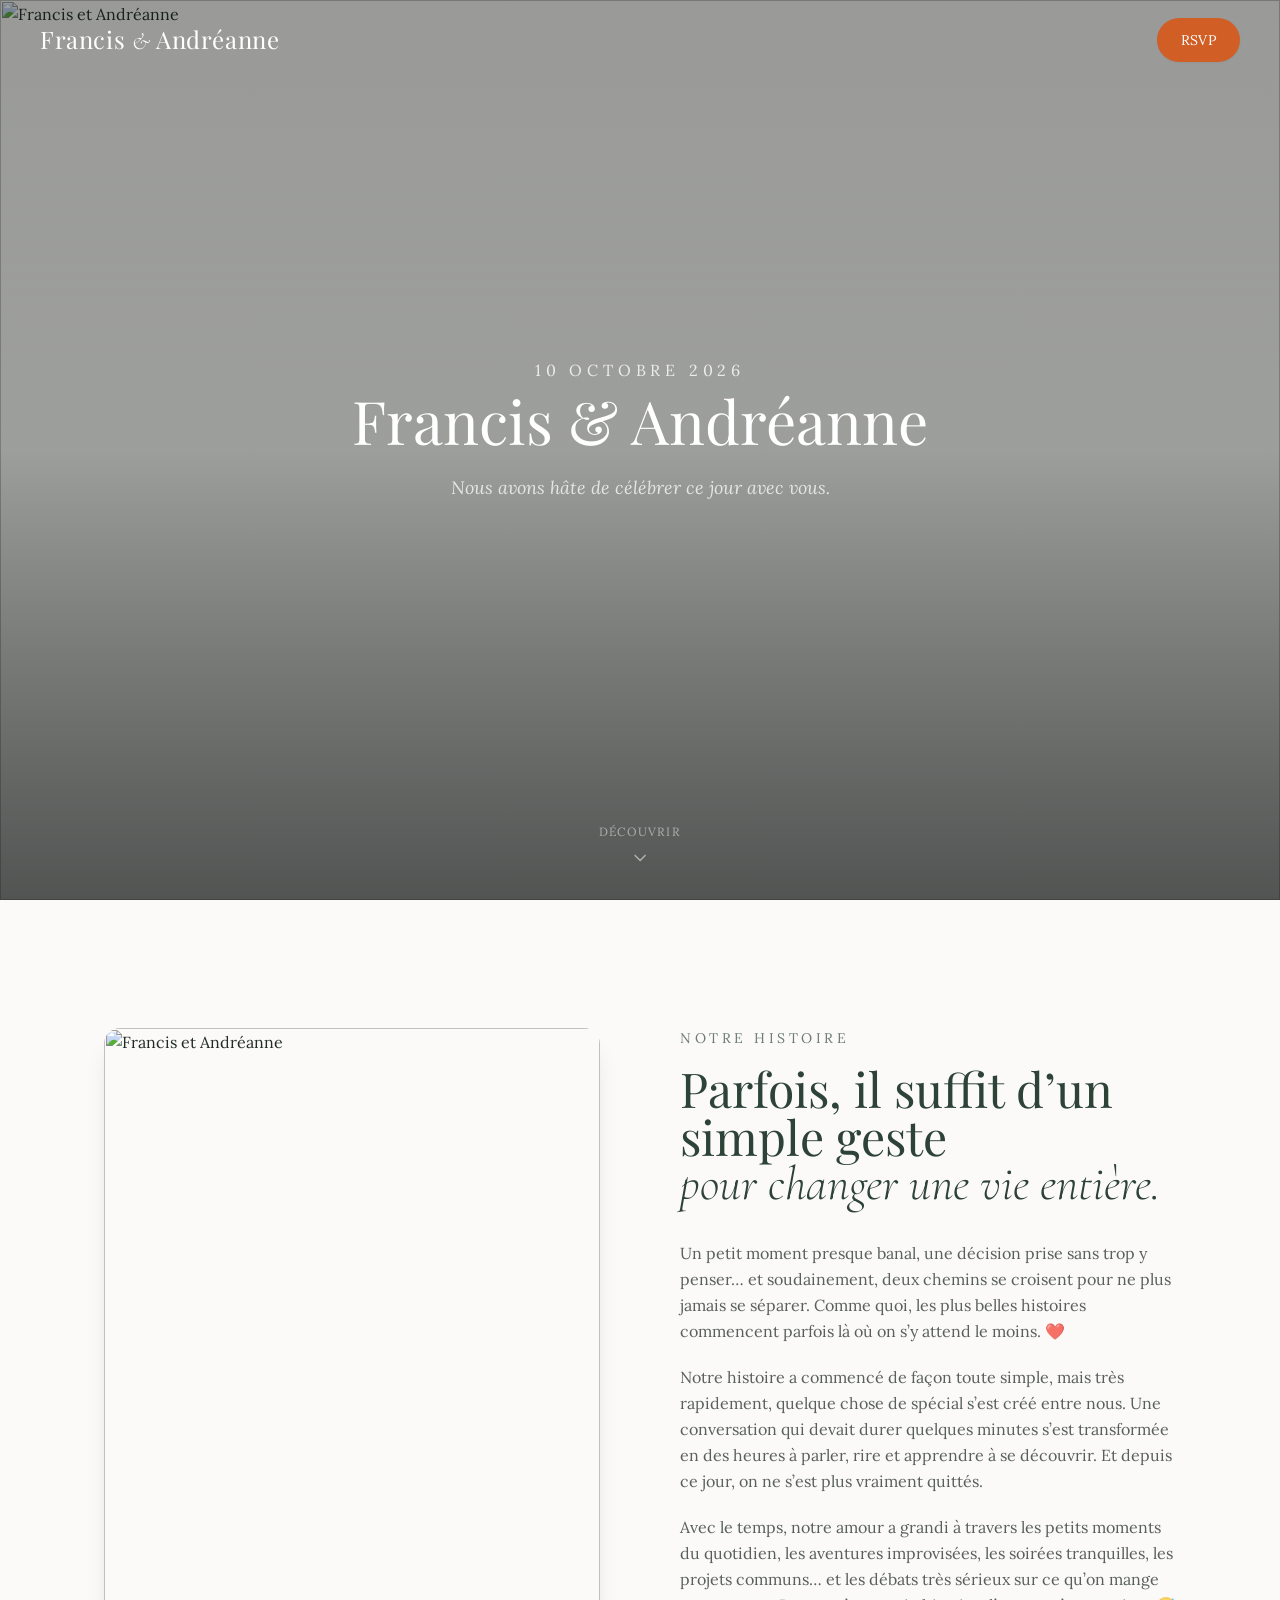
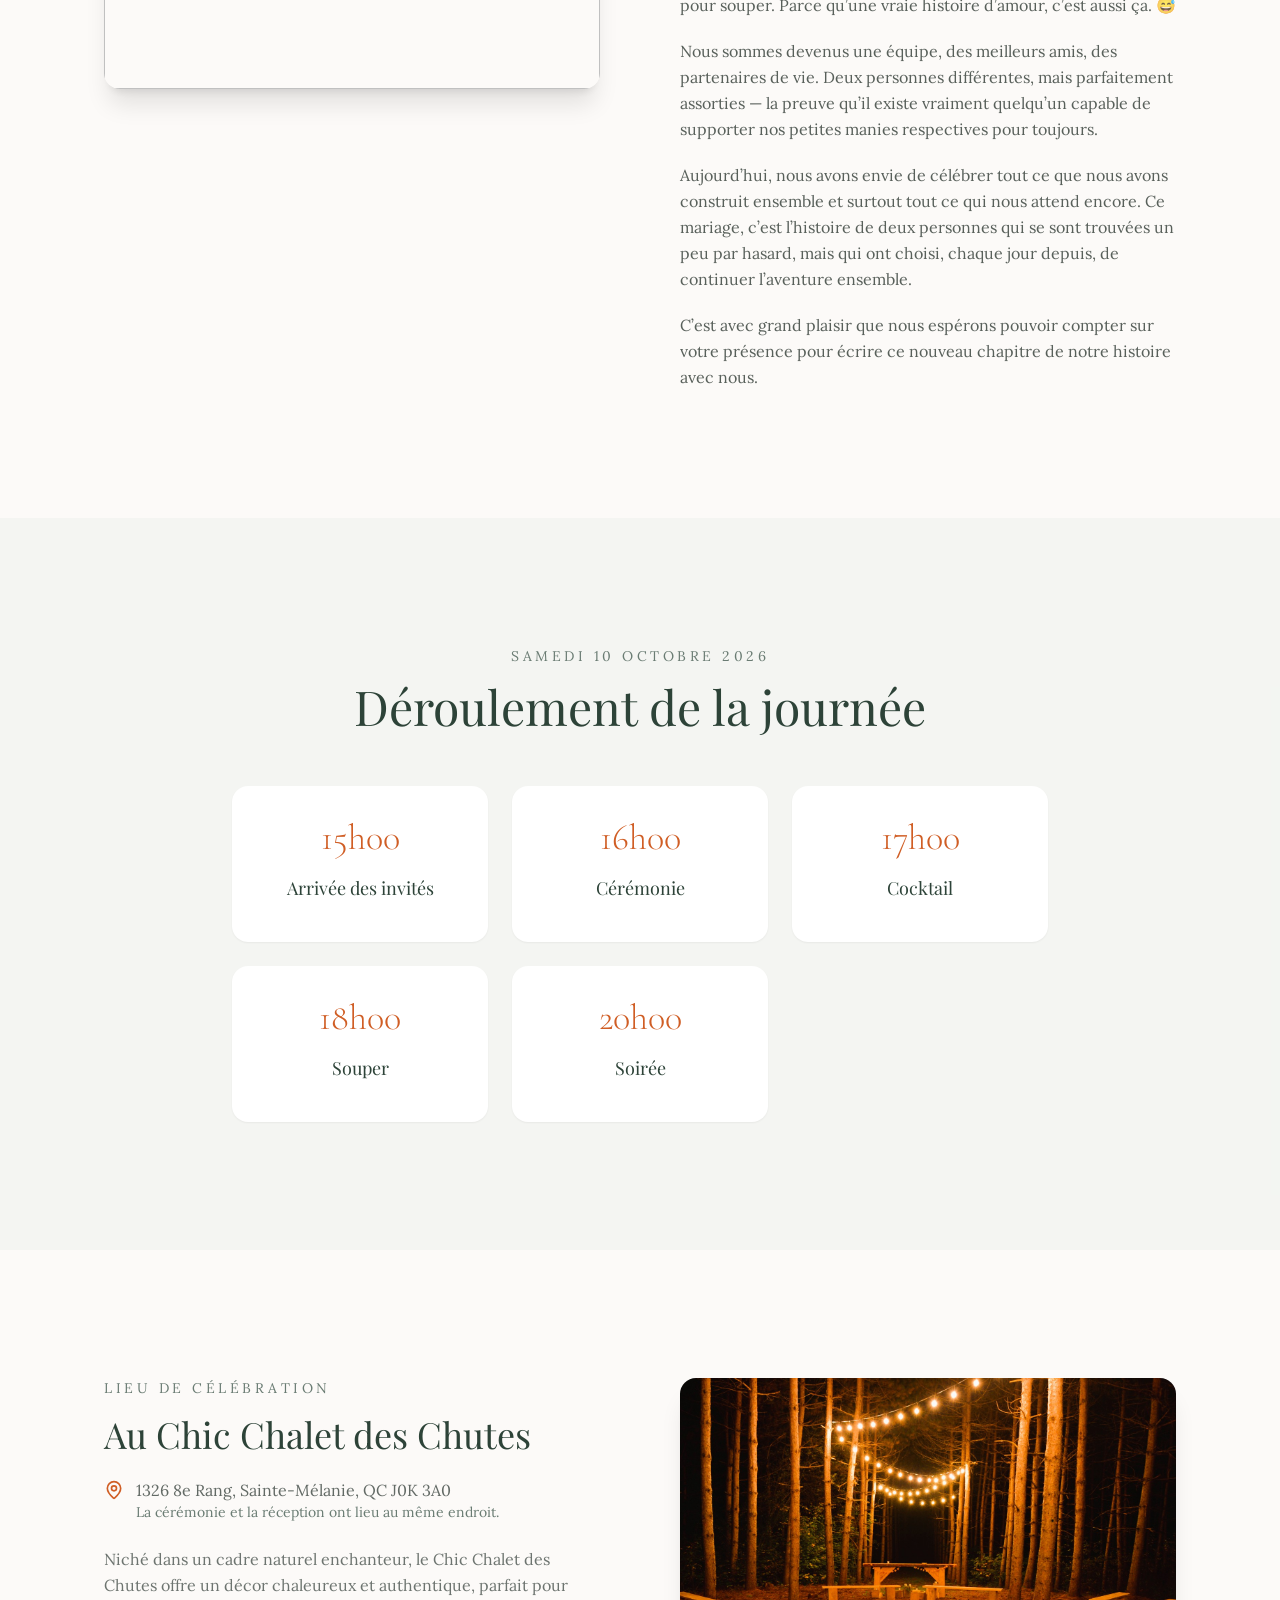
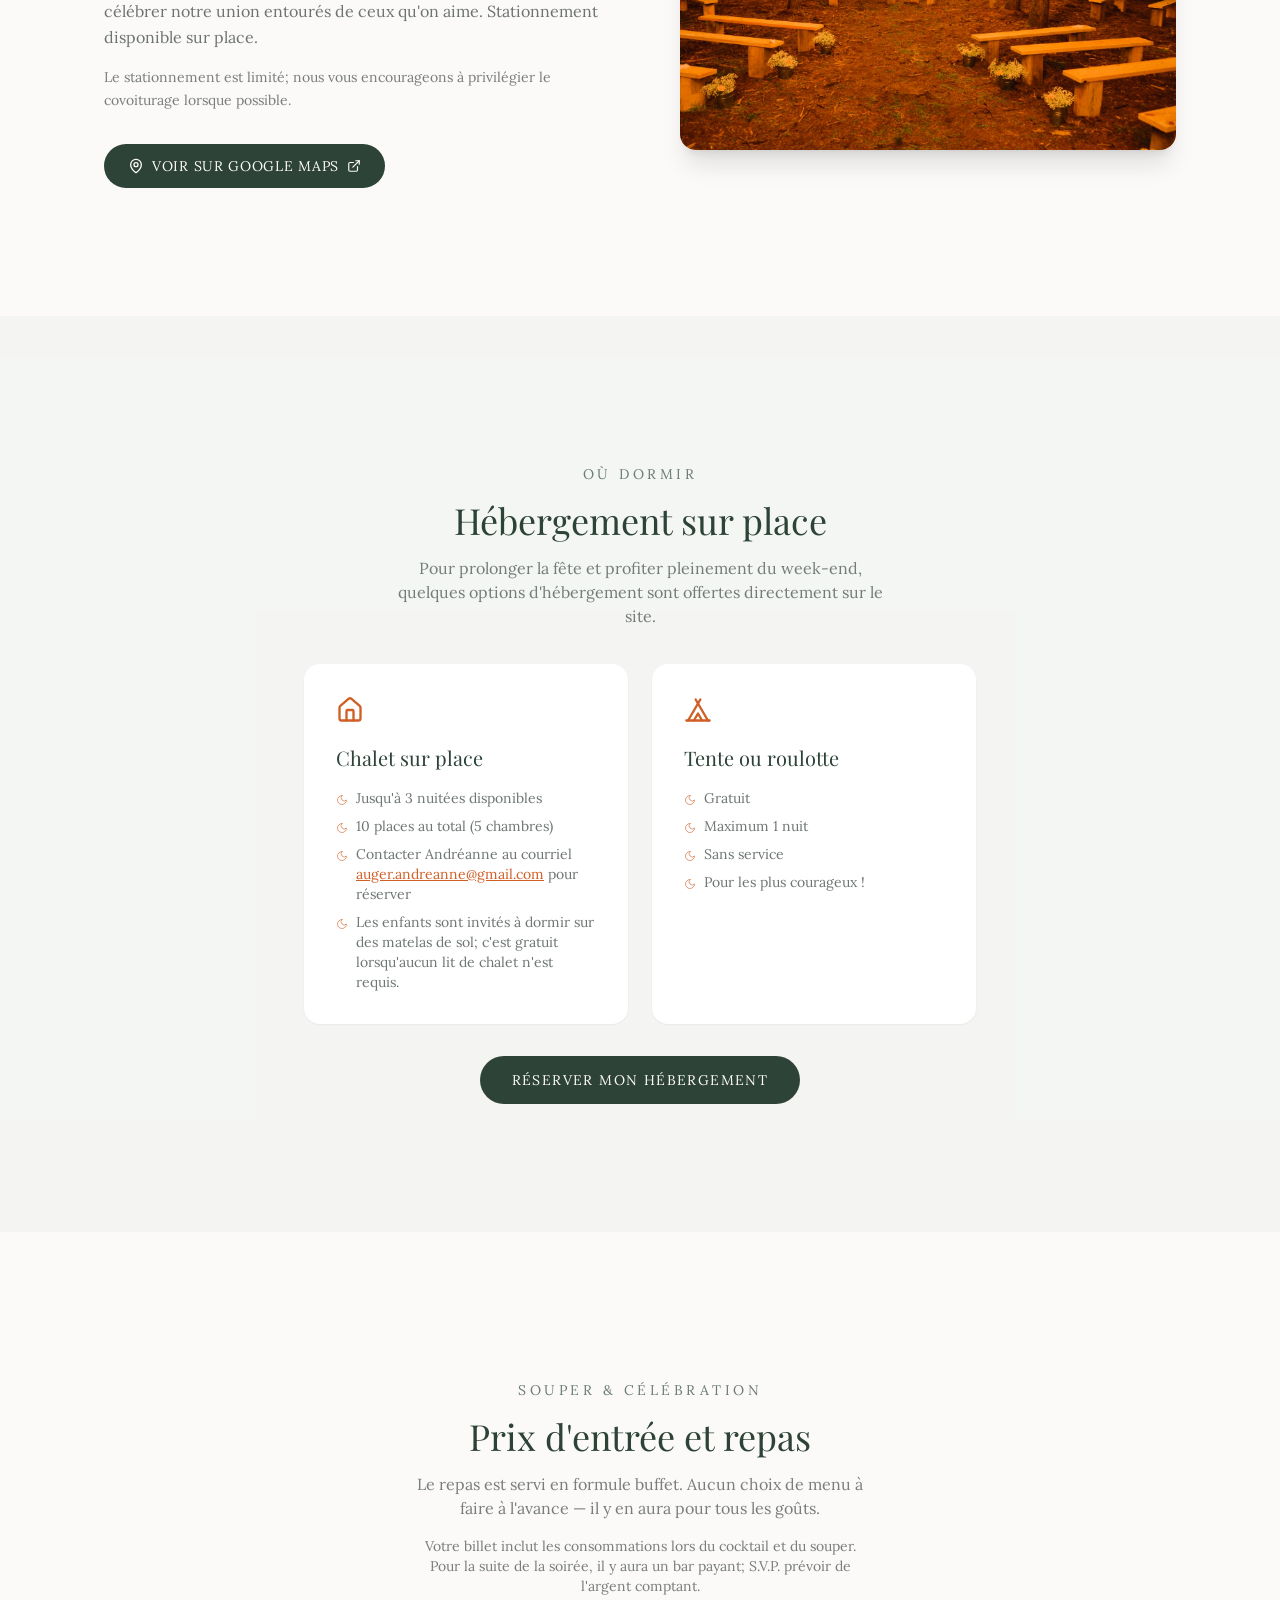
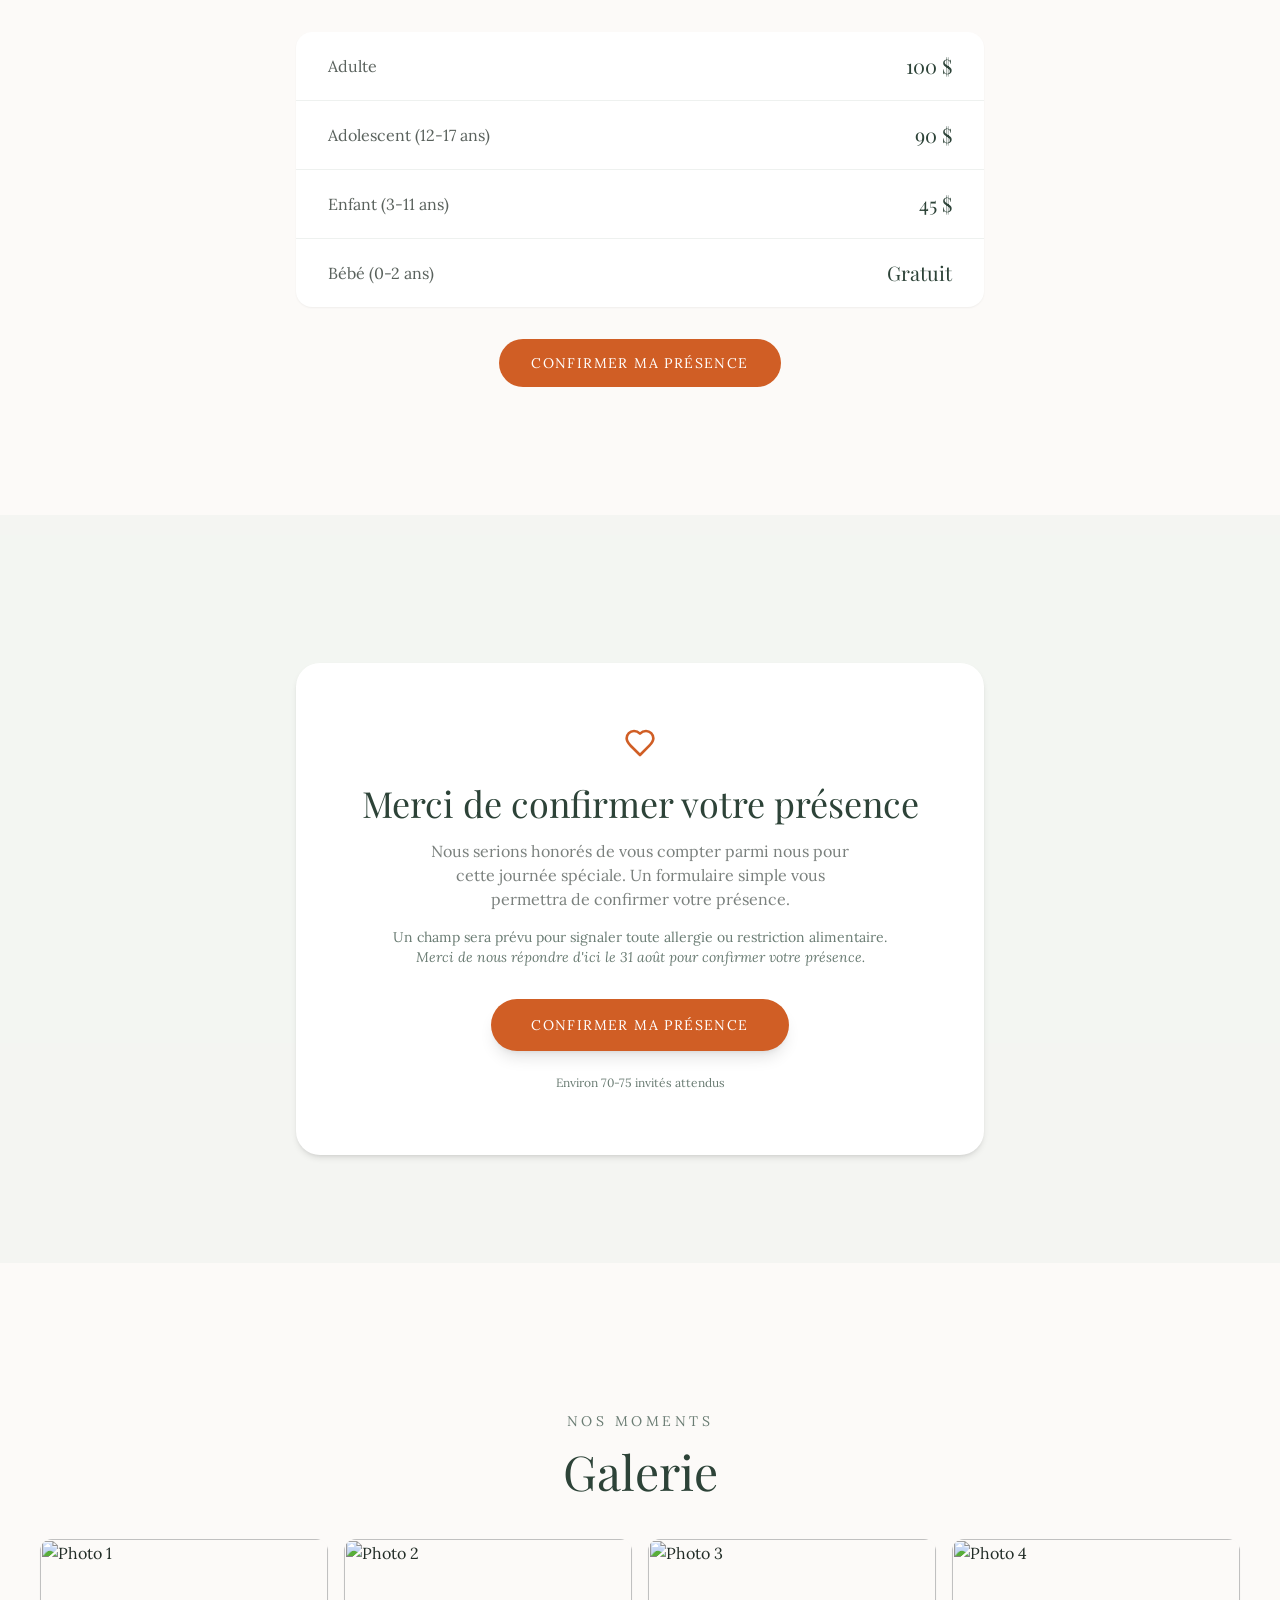
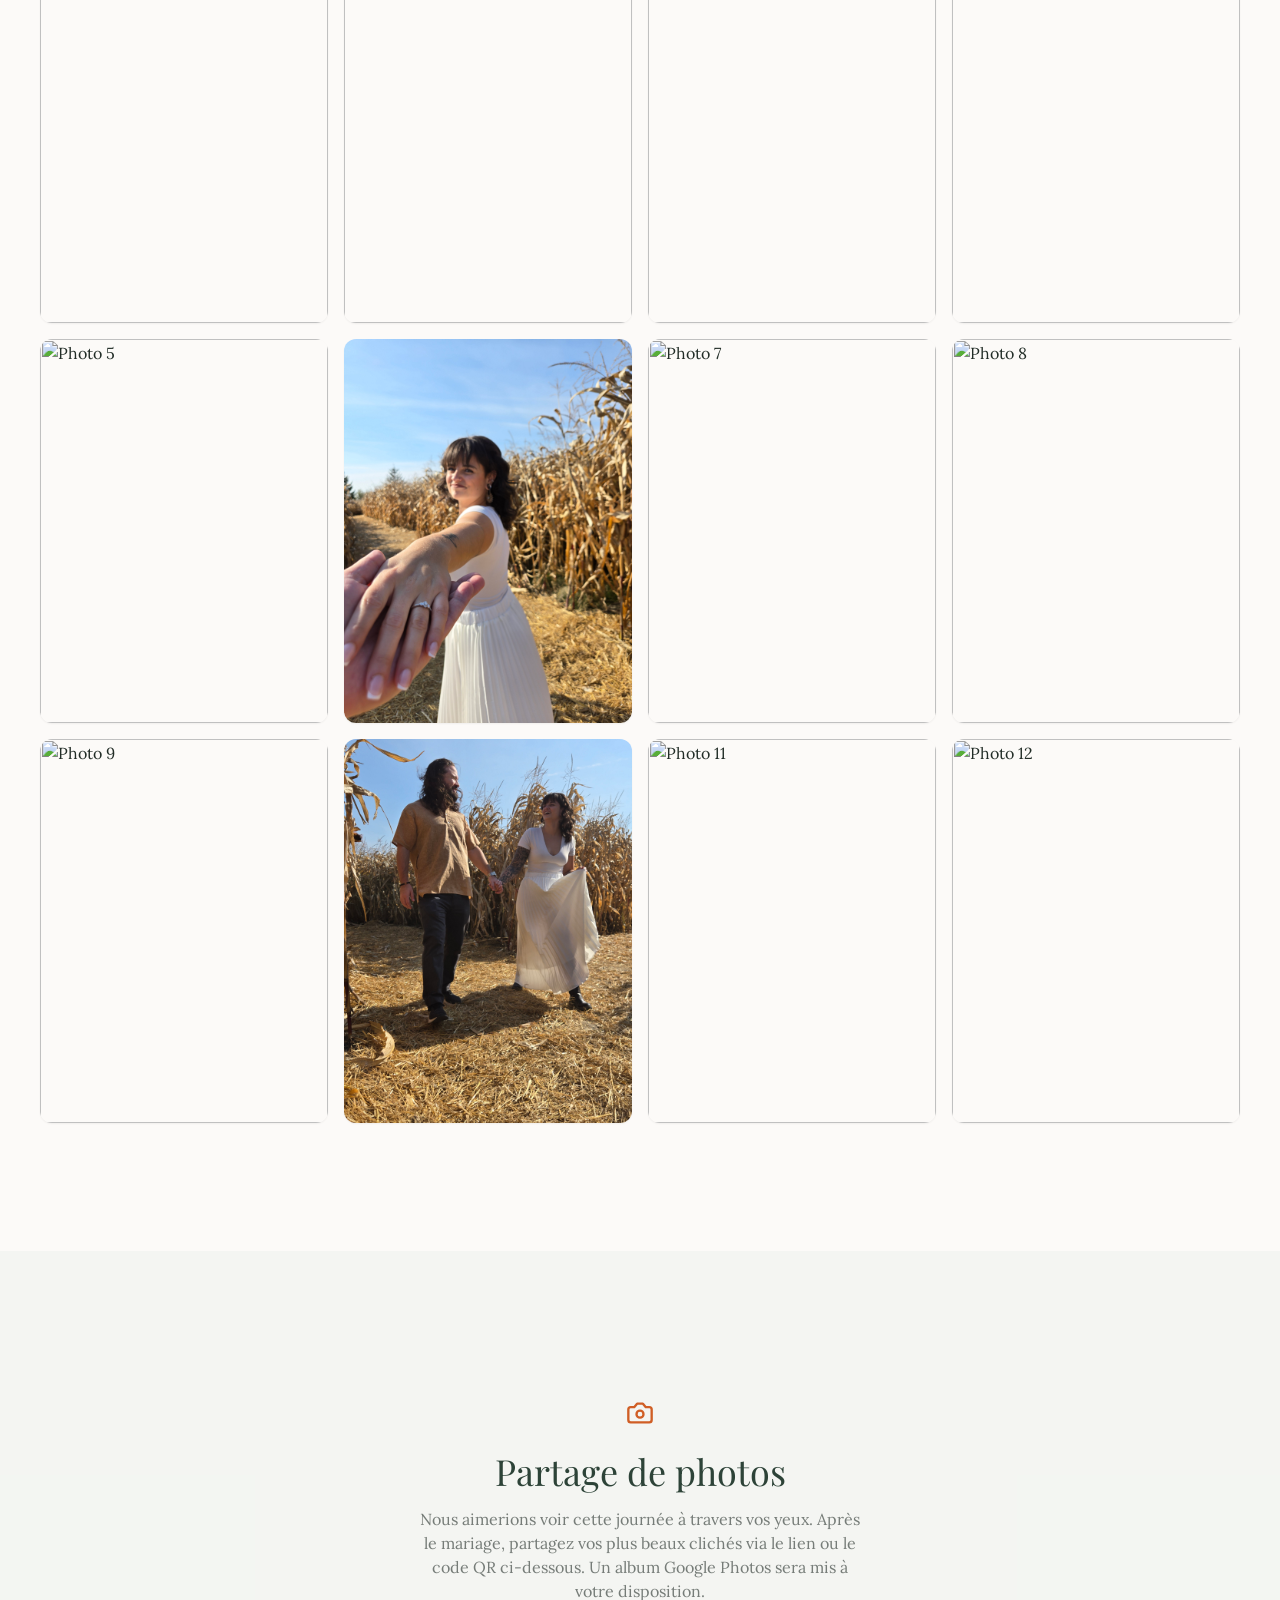
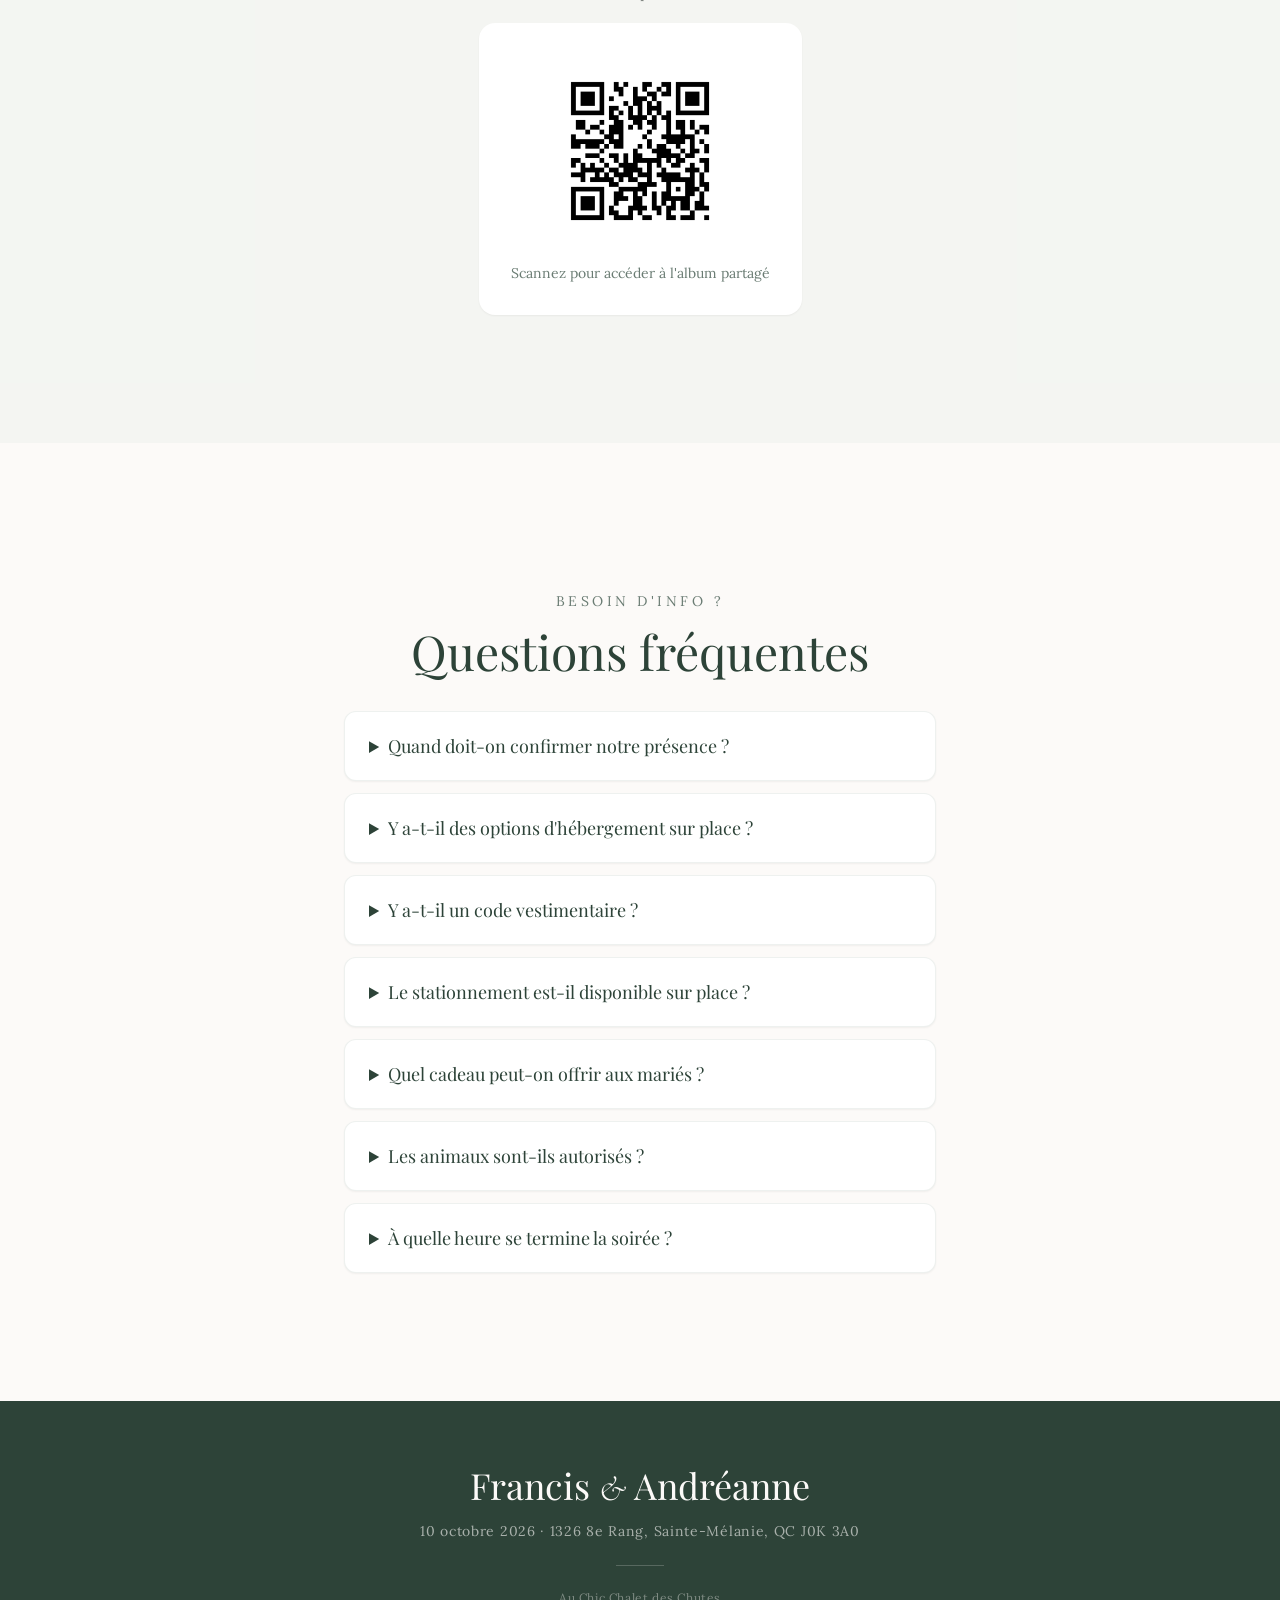
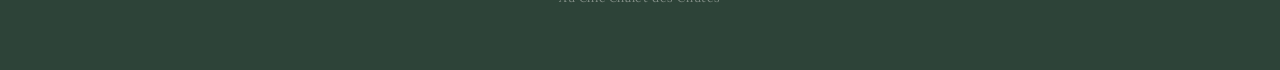
==== index.html @ 06a3672a "Ajuster la navigation mobile et retirer la page 404" ====
<html lang="fr">
   <head>
      <meta charset="UTF-8">
      <link rel="icon" type="image/svg+xml" href="data:image/svg+xml,%3Csvg xmlns='http://www.w3.org/2000/svg' viewBox='0 0 64 64'%3E%3Crect width='64' height='64' rx='14' fill='%2330453b'/%3E%3Ctext x='50%25' y='55%25' dominant-baseline='middle' text-anchor='middle' font-family='Georgia,serif' font-size='22' fill='white'%3EA%26F%3C/text%3E%3C/svg%3E">
      <meta name="viewport" content="width=device-width, initial-scale=1.0">
      <link rel="manifest" href="manifest.json">
      <title>Francis &amp; Andréanne</title>
      <link rel="stylesheet" crossorigin="" href="assets/index-DB42JtjG.css">
   </head>
   <body cz-shortcut-listen="true">
      <div id="root">
         <div class="min-h-screen font-body">
            <header data-site-header class="absolute top-0 left-0 right-0 z-50 transition-all duration-500 bg-transparent">
               <div class="w-full px-6 lg:px-10">
                  <div class="flex w-full items-center justify-between lg:justify-between h-16 lg:h-20">
                     <a href="#" data-header-brand class="font-display text-xl lg:text-2xl tracking-wide transition-colors duration-500 text-white">Francis <span class="font-accent italic font-light">&amp;</span> Andréanne</a>
                     <a href="#rsvp" class="lg:hidden inline-flex items-center justify-center px-3 py-2 bg-accent text-white font-body text-[11px] sm:text-xs tracking-wide rounded-full shadow-sm hover:bg-accent/90 transition-colors" style="white-space: nowrap;">RSVP</a>
                     <nav class="hidden lg:flex items-center gap-8">
                        <a href="#rsvp" class="inline-flex items-center justify-center px-6 py-3 bg-accent text-white font-body text-sm tracking-wide rounded-full hover:bg-accent/90 transition-colors duration-300 shadow-sm">
                           RSVP
                        </a>
                     </nav>
                  </div>
               </div>
            </header>
            <section id="hero" class="relative h-screen min-h-[700px] overflow-hidden">
               <div class="absolute inset-0">
                  <img src="assets/images/hero.jpg" alt="Francis et Andréanne" class="w-full h-full object-cover object-top">
                  <div class="absolute inset-0 bg-gradient-to-b from-black/30 via-black/20 to-black/55"></div>
                  <div class="absolute inset-0" style="background: linear-gradient(rgba(24, 37, 31, 0.15), rgba(20, 31, 26, 0.35));"></div>
               </div>
               <div class="relative z-10 h-full flex flex-col items-center justify-center text-center px-6">
                  <p class="font-body text-sm md:text-base tracking-[0.3em] uppercase text-white/80 mb-2" style="opacity: 1; transform: none;">10 octobre 2026</p>
                  <h1 class="font-display text-5xl sm:text-6xl text-white leading-tight mb-6" style="opacity: 1; transform: none;">Francis &amp; Andréanne</h1>
                  <p class="font-body italic text-white/75 text-base md:text-lg max-w-md mb-10" style="opacity: 1; transform: none;">Nous avons hâte de célébrer ce jour avec&nbsp;vous.</p>
               </div>
               <div class="absolute bottom-8 left-1/2 -translate-x-1/2 z-10" style="opacity: 1;">
                  <a href="#histoire" class="flex flex-col items-center gap-2 text-white/50 hover:text-white/70 transition-colors">
                     <span class="font-body text-xs tracking-widest uppercase">Découvrir</span>
                     <svg xmlns="http://www.w3.org/2000/svg" width="24" height="24" viewBox="0 0 24 24" fill="none" stroke="currentColor" stroke-width="2" stroke-linecap="round" stroke-linejoin="round" class="lucide lucide-chevron-down w-5 h-5 animate-bounce">
                        <path d="m6 9 6 6 6-6"></path>
                     </svg>
                  </a>
               </div>
            </section>
            <section id="histoire" class="py-24 md:py-32 bg-background">
               <div class="max-w-6xl mx-auto px-6 lg:px-10">
                  <div class="grid lg:grid-cols-2 gap-12 lg:gap-20 items-start">
                     <div class="relative lg:self-start" style="opacity: 1; transform: none; height: 100%;">
                        <div class="aspect-[3/4] lg:aspect-auto lg:h-[calc(100vh-8rem)] lg:max-h-[720px] lg:min-h-[520px] rounded-2xl overflow-hidden shadow-xl" style="position: sticky; top: 6rem;"><img src="assets/images/histoire.jpg" alt="Francis et Andréanne" class="w-full h-full object-cover"></div>
                        <div class="absolute -bottom-4 -right-4 w-32 h-32 rounded-2xl bg-secondary/60 -z-10"></div>
                     </div>
                     <div style="opacity: 1; transform: none;">
                        <p class="font-body text-sm tracking-[0.25em] uppercase text-muted-foreground mb-4">Notre histoire</p>
                        <h2 class="font-display text-3xl md:text-4xl lg:text-5xl text-primary mb-8 leading-tight">Parfois, il suffit d’un simple geste<br><span class="font-accent italic font-light">pour changer une vie entière.</span></h2>
                        <div class="space-y-5 font-body text-foreground/75 leading-relaxed text-base">
                           <p>Un petit moment presque banal, une décision prise sans trop y penser… et soudainement, deux chemins se croisent pour ne plus jamais se séparer. Comme quoi, les plus belles histoires commencent parfois là où on s’y attend le moins. ❤️</p>
                           <p>Notre histoire a commencé de façon toute simple, mais très rapidement, quelque chose de spécial s’est créé entre nous. Une conversation qui devait durer quelques minutes s’est transformée en des heures à parler, rire et apprendre à se découvrir. Et depuis ce jour, on ne s’est plus vraiment quittés.</p>
                           <p>Avec le temps, notre amour a grandi à travers les petits moments du quotidien, les aventures improvisées, les soirées tranquilles, les projets communs… et les débats très sérieux sur ce qu’on mange pour souper. Parce qu’une vraie histoire d’amour, c’est aussi ça. 😅</p>
                           <p>Nous sommes devenus une équipe, des meilleurs amis, des partenaires de vie. Deux personnes différentes, mais parfaitement assorties — la preuve qu’il existe vraiment quelqu’un capable de supporter nos petites manies respectives pour toujours.</p>
                           <p>Aujourd’hui, nous avons envie de célébrer tout ce que nous avons construit ensemble et surtout tout ce qui nous attend encore. Ce mariage, c’est l’histoire de deux personnes qui se sont trouvées un peu par hasard, mais qui ont choisi, chaque jour depuis, de continuer l’aventure ensemble.</p>
                           <p>C’est avec grand plaisir que nous espérons pouvoir compter sur votre présence pour écrire ce nouveau chapitre de notre histoire avec nous.</p>
                        </div>
                     </div>
                  </div>
               </div>
            </section>
            <section id="horaire" class="py-24 md:py-32 bg-secondary/40">
               <div class="max-w-4xl mx-auto px-6 lg:px-10 text-center">
                  <div class="mb-14" style="opacity: 1; transform: none;">
                     <p class="font-body text-sm tracking-[0.25em] uppercase text-muted-foreground mb-4">Samedi 10 octobre 2026</p>
                     <h2 class="font-display text-3xl md:text-4xl lg:text-5xl text-primary mb-4">Déroulement de la journée</h2>
                  </div>
                  <div class="grid grid-cols-1 md:grid-cols-3 lg:grid-cols-5 gap-6 mt-8">
                     <div class="bg-card rounded-2xl p-8 shadow-sm hover:shadow-md transition-shadow duration-300" style="opacity: 1; transform: none;">
                        <span class="font-accent text-3xl md:text-4xl text-accent font-light">15h00</span>
                        <h3 class="font-display text-lg text-primary mt-4 mb-2">Arrivée des invités</h3>
                     </div>
                     <div class="bg-card rounded-2xl p-8 shadow-sm hover:shadow-md transition-shadow duration-300" style="opacity: 1; transform: none;">
                        <span class="font-accent text-3xl md:text-4xl text-accent font-light">16h00</span>
                        <h3 class="font-display text-lg text-primary mt-4 mb-2">Cérémonie</h3>
                     </div>
                     <div class="bg-card rounded-2xl p-8 shadow-sm hover:shadow-md transition-shadow duration-300" style="opacity: 1; transform: none;">
                        <span class="font-accent text-3xl md:text-4xl text-accent font-light">17h00</span>
                        <h3 class="font-display text-lg text-primary mt-4 mb-2">Cocktail</h3>
                     </div>
                     <div class="bg-card rounded-2xl p-8 shadow-sm hover:shadow-md transition-shadow duration-300" style="opacity: 1; transform: none;">
                        <span class="font-accent text-3xl md:text-4xl text-accent font-light">18h00</span>
                        <h3 class="font-display text-lg text-primary mt-4 mb-2">Souper</h3>
                     </div>
                     <div class="bg-card rounded-2xl p-8 shadow-sm hover:shadow-md transition-shadow duration-300" style="opacity: 1; transform: none;">
                        <span class="font-accent text-3xl md:text-4xl text-accent font-light">20h00</span>
                        <h3 class="font-display text-lg text-primary mt-4 mb-2">Soirée</h3>
                     </div>
                  </div>
               </div>
            </section>
            <section id="lieu" class="py-24 md:py-32 bg-background">
               <div class="max-w-6xl mx-auto px-6 lg:px-10">
                  <div class="grid lg:grid-cols-2 gap-12 lg:gap-20 items-start">
                     <div class="order-2 lg:order-1" style="opacity: 1;">
                        <p class="font-body text-sm tracking-[0.25em] uppercase text-muted-foreground mb-4">Lieu de célébration</p>
                        <h2 class="font-display text-3xl md:text-[2rem] lg:text-4xl text-primary mb-6 leading-tight">Au Chic Chalet des Chutes</h2>
                        <div class="flex items-start gap-3 mb-6">
                           <svg xmlns="http://www.w3.org/2000/svg" width="24" height="24" viewBox="0 0 24 24" fill="none" stroke="currentColor" stroke-width="2" stroke-linecap="round" stroke-linejoin="round" class="lucide lucide-map-pin w-5 h-5 text-accent mt-0.5 flex-shrink-0">
                              <path d="M20 10c0 4.993-5.539 10.193-7.399 11.799a1 1 0 0 1-1.202 0C9.539 20.193 4 14.993 4 10a8 8 0 0 1 16 0"></path>
                              <circle cx="12" cy="10" r="3"></circle>
                           </svg>
                           <p class="font-body text-foreground/70">1326 8e Rang, Sainte-Mélanie, QC J0K 3A0<br><span class="text-sm text-muted-foreground">La cérémonie et la réception ont lieu au même endroit.</span></p>
                        </div>
                        <p class="font-body text-foreground/65 leading-relaxed mb-4">Niché dans un cadre naturel enchanteur, le Chic Chalet des Chutes offre un décor chaleureux et authentique, parfait pour célébrer notre union entourés de ceux qu'on aime. Stationnement disponible sur place.</p>
                        <p class="font-body text-sm text-foreground/60 leading-relaxed mb-8">Le stationnement est limité; nous vous encourageons à privilégier le covoiturage lorsque possible.</p>
                        <a href="https://maps.app.goo.gl/WEijjgDqSyqRu4RJ7" target="_blank" rel="noopener noreferrer" class="inline-flex items-center gap-2 px-6 py-3 bg-primary text-primary-foreground font-body text-sm tracking-wider uppercase rounded-full hover:bg-primary/90 transition-colors">
                           <svg xmlns="http://www.w3.org/2000/svg" width="24" height="24" viewBox="0 0 24 24" fill="none" stroke="currentColor" stroke-width="2" stroke-linecap="round" stroke-linejoin="round" class="lucide lucide-map-pin w-4 h-4">
                              <path d="M20 10c0 4.993-5.539 10.193-7.399 11.799a1 1 0 0 1-1.202 0C9.539 20.193 4 14.993 4 10a8 8 0 0 1 16 0"></path>
                              <circle cx="12" cy="10" r="3"></circle>
                           </svg>
                           Voir sur Google Maps
                           <svg xmlns="http://www.w3.org/2000/svg" width="24" height="24" viewBox="0 0 24 24" fill="none" stroke="currentColor" stroke-width="2" stroke-linecap="round" stroke-linejoin="round" class="lucide lucide-external-link w-3.5 h-3.5">
                              <path d="M15 3h6v6"></path>
                              <path d="M10 14 21 3"></path>
                              <path d="M18 13v6a2 2 0 0 1-2 2H5a2 2 0 0 1-2-2V8a2 2 0 0 1 2-2h6"></path>
                           </svg>
                        </a>
                     </div>
                     <div class="order-1 lg:order-2" style="opacity: 1;">
                        <div class="aspect-[4/3] rounded-2xl overflow-hidden shadow-xl"><img src="assets/images/lieu.jpg" alt="Au Chic Chalet des Chutes" class="w-full h-full object-cover"></div>
                     </div>
                  </div>
               </div>
            </section>
            <section class="py-24 md:py-32 bg-secondary/40">
               <div class="max-w-4xl mx-auto px-6 lg:px-10 text-center">
                  <div style="opacity: 1; transform: translateY(20px);">
                     <p class="font-body text-sm tracking-[0.25em] uppercase text-muted-foreground mb-4">Où dormir</p>
                     <h2 class="font-display text-3xl md:text-[2rem] lg:text-4xl text-primary mb-4">Hébergement sur place</h2>
                     <p class="font-body text-foreground/60 max-w-lg mx-auto mb-14">Pour prolonger la fête et profiter pleinement du week-end, quelques options d'hébergement sont offertes directement sur le site.</p>
                  </div>
                  <div class="grid sm:grid-cols-2 gap-6 max-w-2xl mx-auto">
                     <div class="bg-card rounded-2xl p-8 shadow-sm text-left" style="opacity: 1; transform: none;">
                        <svg xmlns="http://www.w3.org/2000/svg" width="24" height="24" viewBox="0 0 24 24" fill="none" stroke="currentColor" stroke-width="2" stroke-linecap="round" stroke-linejoin="round" class="lucide lucide-house w-7 h-7 text-accent mb-5">
                           <path d="M15 21v-8a1 1 0 0 0-1-1h-4a1 1 0 0 0-1 1v8"></path>
                           <path d="M3 10a2 2 0 0 1 .709-1.528l7-5.999a2 2 0 0 1 2.582 0l7 5.999A2 2 0 0 1 21 10v9a2 2 0 0 1-2 2H5a2 2 0 0 1-2-2z"></path>
                        </svg>
                        <h3 class="font-display text-xl text-primary mb-4">Chalet sur place</h3>
                        <ul class="space-y-2">
                           <li class="font-body text-sm text-foreground/65 flex items-start gap-2">
                              <svg xmlns="http://www.w3.org/2000/svg" width="24" height="24" viewBox="0 0 24 24" fill="none" stroke="currentColor" stroke-width="2" stroke-linecap="round" stroke-linejoin="round" class="lucide lucide-moon w-3 h-3 mt-1.5 text-accent/60 flex-shrink-0">
                                 <path d="M12 3a6 6 0 0 0 9 9 9 9 0 1 1-9-9Z"></path>
                              </svg>
                              Jusqu'à 3 nuitées disponibles
                           </li>
                           <li class="font-body text-sm text-foreground/65 flex items-start gap-2">
                              <svg xmlns="http://www.w3.org/2000/svg" width="24" height="24" viewBox="0 0 24 24" fill="none" stroke="currentColor" stroke-width="2" stroke-linecap="round" stroke-linejoin="round" class="lucide lucide-moon w-3 h-3 mt-1.5 text-accent/60 flex-shrink-0">
                                 <path d="M12 3a6 6 0 0 0 9 9 9 9 0 1 1-9-9Z"></path>
                              </svg>
                              10 places au total (5 chambres)
                           </li>
                           <li class="font-body text-sm text-foreground/65 flex items-start gap-2">
                              <svg xmlns="http://www.w3.org/2000/svg" width="24" height="24" viewBox="0 0 24 24" fill="none" stroke="currentColor" stroke-width="2" stroke-linecap="round" stroke-linejoin="round" class="lucide lucide-moon w-3 h-3 mt-1.5 text-accent/60 flex-shrink-0">
                                 <path d="M12 3a6 6 0 0 0 9 9 9 9 0 1 1-9-9Z"></path>
                              </svg>
                              <span>
                                 Contacter Andréanne au courriel <a href="mailto:auger.andreanne@gmail.com" class="underline underline-offset-2 hover:text-accent transition-colors" style="color: hsl(var(--accent)); text-decoration:underline;">auger.andreanne@gmail.com</a> pour réserver
                              </span>
                           </li>
                           <li class="font-body text-sm text-foreground/65 flex items-start gap-2">
                              <svg xmlns="http://www.w3.org/2000/svg" width="24" height="24" viewBox="0 0 24 24" fill="none" stroke="currentColor" stroke-width="2" stroke-linecap="round" stroke-linejoin="round" class="lucide lucide-moon w-3 h-3 mt-1.5 text-accent/60 flex-shrink-0">
                                 <path d="M12 3a6 6 0 0 0 9 9 9 9 0 1 1-9-9Z"></path>
                              </svg>
                              Les enfants sont invités à dormir sur des matelas de sol; c'est gratuit lorsqu'aucun lit de chalet n'est requis.
                           </li>
                        </ul>
                     </div>
                     <div class="bg-card rounded-2xl p-8 shadow-sm text-left" style="opacity: 1; transform: none;">
                        <svg xmlns="http://www.w3.org/2000/svg" width="24" height="24" viewBox="0 0 24 24" fill="none" stroke="currentColor" stroke-width="2" stroke-linecap="round" stroke-linejoin="round" class="lucide lucide-tent w-7 h-7 text-accent mb-5">
                           <path d="M3.5 21 14 3"></path>
                           <path d="M20.5 21 10 3"></path>
                           <path d="M15.5 21 12 15l-3.5 6"></path>
                           <path d="M2 21h20"></path>
                        </svg>
                        <h3 class="font-display text-xl text-primary mb-4">Tente ou roulotte</h3>
                        <ul class="space-y-2">
                           <li class="font-body text-sm text-foreground/65 flex items-start gap-2">
                              <svg xmlns="http://www.w3.org/2000/svg" width="24" height="24" viewBox="0 0 24 24" fill="none" stroke="currentColor" stroke-width="2" stroke-linecap="round" stroke-linejoin="round" class="lucide lucide-moon w-3 h-3 mt-1.5 text-accent/60 flex-shrink-0">
                                 <path d="M12 3a6 6 0 0 0 9 9 9 9 0 1 1-9-9Z"></path>
                              </svg>
                              Gratuit
                           </li>
                           <li class="font-body text-sm text-foreground/65 flex items-start gap-2">
                              <svg xmlns="http://www.w3.org/2000/svg" width="24" height="24" viewBox="0 0 24 24" fill="none" stroke="currentColor" stroke-width="2" stroke-linecap="round" stroke-linejoin="round" class="lucide lucide-moon w-3 h-3 mt-1.5 text-accent/60 flex-shrink-0">
                                 <path d="M12 3a6 6 0 0 0 9 9 9 9 0 1 1-9-9Z"></path>
                              </svg>
                              Maximum 1 nuit
                           </li>
                           <li class="font-body text-sm text-foreground/65 flex items-start gap-2">
                              <svg xmlns="http://www.w3.org/2000/svg" width="24" height="24" viewBox="0 0 24 24" fill="none" stroke="currentColor" stroke-width="2" stroke-linecap="round" stroke-linejoin="round" class="lucide lucide-moon w-3 h-3 mt-1.5 text-accent/60 flex-shrink-0">
                                 <path d="M12 3a6 6 0 0 0 9 9 9 9 0 1 1-9-9Z"></path>
                              </svg>
                              Sans service
                           </li>
                           <li class="font-body text-sm text-foreground/65 flex items-start gap-2">
                              <svg xmlns="http://www.w3.org/2000/svg" width="24" height="24" viewBox="0 0 24 24" fill="none" stroke="currentColor" stroke-width="2" stroke-linecap="round" stroke-linejoin="round" class="lucide lucide-moon w-3 h-3 mt-1.5 text-accent/60 flex-shrink-0">
                                 <path d="M12 3a6 6 0 0 0 9 9 9 9 0 1 1-9-9Z"></path>
                              </svg>
                              Pour les plus courageux !
                           </li>
                        </ul>
                     </div>
                  </div>
                  <div class="mt-8" style="opacity: 1; transform: none;">
                     <a href="mailto:auger.andreanne@gmail.com" class="inline-flex items-center gap-2 px-8 py-3.5 bg-primary text-primary-foreground font-body text-sm tracking-widest uppercase rounded-full hover:bg-primary/90 transition-colors">Réserver mon hébergement</a>
                  </div>
               </div>
            </section>
            <section class="py-24 md:py-32 bg-background">
               <div class="max-w-3xl mx-auto px-6 lg:px-10 text-center">
                  <div style="opacity: 1; transform: translateY(20px);">
                     <p class="font-body text-sm tracking-[0.25em] uppercase text-muted-foreground mb-4">Souper &amp; célébration</p>
                     <h2 class="font-display text-3xl md:text-[2rem] lg:text-4xl text-primary mb-4">Prix d'entrée et repas</h2>
                     <p class="font-body text-foreground/60 max-w-md mx-auto mb-4">Le repas est servi en formule buffet. Aucun choix de menu à faire à l'avance — il y en aura pour tous les goûts.</p>
                     <p class="font-body text-sm text-foreground/60 max-w-md mx-auto mb-14">Votre billet inclut les consommations lors du cocktail et du souper. Pour la suite de la soirée, il y aura un bar payant; S.V.P. prévoir de l'argent comptant.</p>
                  </div>
                  <div class="bg-card rounded-2xl shadow-sm overflow-hidden" style="opacity: 1; transform: none;">
                     <div class="flex items-center justify-between px-8 py-5 border-b border-border/50"><span class="font-body text-foreground/75">Adulte</span><span class="font-display text-xl text-primary">100 $</span></div>
                     <div class="flex items-center justify-between px-8 py-5 border-b border-border/50"><span class="font-body text-foreground/75">Adolescent (12-17 ans)</span><span class="font-display text-xl text-primary">90 $</span></div>
                     <div class="flex items-center justify-between px-8 py-5 border-b border-border/50"><span class="font-body text-foreground/75">Enfant (3-11 ans)</span><span class="font-display text-xl text-primary">45 $</span></div>
                     <div class="flex items-center justify-between px-8 py-5 "><span class="font-body text-foreground/75">Bébé (0-2 ans)</span><span class="font-display text-xl text-primary">Gratuit</span></div>
                  </div>
                  <div class="mt-8" style="opacity: 1; transform: none;">
                     <a href="#rsvp" class="inline-flex items-center gap-2 px-8 py-3.5 bg-accent text-white font-body text-sm tracking-widest uppercase rounded-full hover:bg-accent/90 transition-colors">Confirmer ma présence</a>
                  </div>
               </div>
            </section>
            <section id="rsvp" class="py-24 md:py-32 bg-secondary/40">
               <div class="max-w-3xl mx-auto px-6 lg:px-10 text-center">
                  <div class="bg-card rounded-3xl p-10 md:p-16 shadow-md" style="opacity: 1; transform: translateY(20px);">
                     <svg xmlns="http://www.w3.org/2000/svg" width="24" height="24" viewBox="0 0 24 24" fill="none" stroke="currentColor" stroke-width="2" stroke-linecap="round" stroke-linejoin="round" class="lucide lucide-heart w-8 h-8 text-accent mx-auto mb-6">
                        <path d="M19 14c1.49-1.46 3-3.21 3-5.5A5.5 5.5 0 0 0 16.5 3c-1.76 0-3 .5-4.5 2-1.5-1.5-2.74-2-4.5-2A5.5 5.5 0 0 0 2 8.5c0 2.3 1.5 4.05 3 5.5l7 7Z"></path>
                     </svg>
                     <h2 class="font-display text-3xl md:text-[2rem] lg:text-4xl text-primary mb-4">Merci de confirmer votre présence</h2>
                     <p class="font-body text-foreground/60 max-w-md mx-auto mb-4">Nous serions honorés de vous compter parmi nous pour cette journée spéciale. Un formulaire simple vous permettra de confirmer votre présence.</p>
                     <p class="font-body text-sm text-muted-foreground mb-8">Un champ sera prévu pour signaler toute allergie ou restriction alimentaire.<br><span class="italic">Merci de nous répondre d'ici le 31 août pour confirmer votre présence.</span></p>
                     <a href="#" class="inline-flex items-center gap-2 px-10 py-4 bg-accent text-white font-body text-sm tracking-widest uppercase rounded-full hover:bg-accent/90 transition-all duration-300 shadow-lg">Confirmer ma présence</a>
                     <p class="font-body text-xs text-muted-foreground mt-6">Environ 70-75 invités attendus</p>
                  </div>
               </div>
            </section>
            <section id="galerie" class="py-24 md:py-32 bg-background">
               <div class="max-w-7xl mx-auto px-6 lg:px-10">
                  <div class="text-center mb-16" style="opacity: 1; transform: translateY(20px);">
                     <p class="font-body text-sm tracking-[0.25em] uppercase text-muted-foreground mb-4">Nos moments</p>
                     <h2 class="font-display text-3xl md:text-4xl lg:text-5xl text-primary">Galerie</h2>
                  </div>
                  <div class="grid grid-cols-2 md:grid-cols-3 lg:grid-cols-4 gap-3 md:gap-4">
                     <div class="cursor-pointer group" style="opacity: 1; transform: none;">
                        <div class="overflow-hidden rounded-xl shadow-sm aspect-[3/4]"><img src="assets/images/1.jpg" alt="Photo 1" data-gallery-image class="w-full h-full object-cover transition-transform duration-700 group-hover:scale-105"></div>
                     </div>
                     <div class="cursor-pointer group" style="opacity: 1; transform: none;">
                        <div class="overflow-hidden rounded-xl shadow-sm aspect-[3/4]"><img src="assets/images/2.jpg" alt="Photo 2" data-gallery-image class="w-full h-full object-cover transition-transform duration-700 group-hover:scale-105"></div>
                     </div>
                     <div class="cursor-pointer group" style="opacity: 1; transform: none;">
                        <div class="overflow-hidden rounded-xl shadow-sm aspect-[3/4]"><img src="assets/images/3.jpg" alt="Photo 3" data-gallery-image class="w-full h-full object-cover transition-transform duration-700 group-hover:scale-105"></div>
                     </div>
                     <div class="cursor-pointer group" style="opacity: 1; transform: none;">
                        <div class="overflow-hidden rounded-xl shadow-sm aspect-[3/4]"><img src="assets/images/4.jpg" alt="Photo 4" data-gallery-image class="w-full h-full object-cover transition-transform duration-700 group-hover:scale-105"></div>
                     </div>
                     <div class="cursor-pointer group" style="opacity: 1; transform: none;">
                        <div class="overflow-hidden rounded-xl shadow-sm aspect-[3/4]"><img src="assets/images/5.jpg" alt="Photo 5" data-gallery-image class="w-full h-full object-cover transition-transform duration-700 group-hover:scale-105"></div>
                     </div>
                     <div class="cursor-pointer group" style="opacity: 1; transform: none;">
                        <div class="overflow-hidden rounded-xl shadow-sm aspect-[3/4]"><img src="assets/images/6.jpg" alt="Photo 6" data-gallery-image class="w-full h-full object-cover transition-transform duration-700 group-hover:scale-105"></div>
                     </div>
                     <div class="cursor-pointer group" style="opacity: 1; transform: none;">
                        <div class="overflow-hidden rounded-xl shadow-sm aspect-[3/4]"><img src="assets/images/7.jpg" alt="Photo 7" data-gallery-image class="w-full h-full object-cover transition-transform duration-700 group-hover:scale-105"></div>
                     </div>
                     <div class="cursor-pointer group" style="opacity: 1; transform: none;">
                        <div class="overflow-hidden rounded-xl shadow-sm aspect-[3/4]"><img src="assets/images/8.jpg" alt="Photo 8" data-gallery-image class="w-full h-full object-cover transition-transform duration-700 group-hover:scale-105"></div>
                     </div>
                     <div class="cursor-pointer group" style="opacity: 1; transform: none;">
                        <div class="overflow-hidden rounded-xl shadow-sm aspect-[3/4]"><img src="assets/images/9.jpg" alt="Photo 9" data-gallery-image class="w-full h-full object-cover transition-transform duration-700 group-hover:scale-105"></div>
                     </div>
                     <div class="cursor-pointer group" style="opacity: 1; transform: none;">
                        <div class="overflow-hidden rounded-xl shadow-sm aspect-[3/4]"><img src="assets/images/10.jpg" alt="Photo 10" data-gallery-image class="w-full h-full object-cover transition-transform duration-700 group-hover:scale-105"></div>
                     </div>
                     <div class="cursor-pointer group" style="opacity: 1; transform: none;">
                        <div class="overflow-hidden rounded-xl shadow-sm aspect-[3/4]"><img src="assets/images/11.jpg" alt="Photo 11" data-gallery-image class="w-full h-full object-cover transition-transform duration-700 group-hover:scale-105"></div>
                     </div>
                     <div class="cursor-pointer group" style="opacity: 1; transform: none;">
                        <div class="overflow-hidden rounded-xl shadow-sm aspect-[3/4]"><img src="assets/images/12.jpg" alt="Photo 12" data-gallery-image class="w-full h-full object-cover transition-transform duration-700 group-hover:scale-105"></div>
                     </div>
                  </div>
               </div>
            </section>
            <section class="py-24 md:py-32 bg-secondary/40">
               <div class="max-w-3xl mx-auto px-6 lg:px-10 text-center">
                  <div style="opacity: 1; transform: translateY(20px);">
                     <svg xmlns="http://www.w3.org/2000/svg" width="24" height="24" viewBox="0 0 24 24" fill="none" stroke="currentColor" stroke-width="2" stroke-linecap="round" stroke-linejoin="round" class="lucide lucide-camera w-7 h-7 text-accent mx-auto mb-6">
                        <path d="M14.5 4h-5L7 7H4a2 2 0 0 0-2 2v9a2 2 0 0 0 2 2h16a2 2 0 0 0 2-2V9a2 2 0 0 0-2-2h-3l-2.5-3z"></path>
                        <circle cx="12" cy="13" r="3"></circle>
                     </svg>
                     <h2 class="font-display text-3xl md:text-[2rem] lg:text-4xl text-primary mb-4">Partage de photos</h2>
                     <p class="font-body text-foreground/60 max-w-md mx-auto mb-10">Nous aimerions voir cette journée à travers vos yeux. Après le mariage, partagez vos plus beaux clichés via le lien ou le code QR ci-dessous. Un album Google Photos sera mis à votre disposition.</p>
                  </div>
                  <div class="inline-block bg-card rounded-2xl p-8 shadow-sm" style="opacity: 1; transform: none;">
                     <div class="w-48 h-48 mx-auto rounded-xl overflow-hidden bg-white p-2"><img src="assets/images/qrcode.png" alt="Code QR pour partage de photos" class="w-full h-full object-contain"></div>
                     <p class="font-body text-sm text-muted-foreground mt-4">Scannez pour accéder à l'album partagé</p>
                  </div>
               </div>
            </section>
            <section id="faq" class="py-24 md:py-32 bg-background">
               <div class="max-w-2xl mx-auto px-6 lg:px-10">
                  <div class="text-center mb-14" style="opacity: 1; transform: translateY(20px);">
                     <p class="font-body text-sm tracking-[0.25em] uppercase text-muted-foreground mb-4">Besoin d'info ?</p>
                     <h2 class="font-display text-3xl md:text-4xl lg:text-5xl text-primary">Questions fréquentes</h2>
                  </div>
                  <div style="opacity: 1; transform: none;">
                     <div class="space-y-3">
                        <details class="bg-card rounded-xl border border-border/50 px-6 shadow-sm">
                           <summary class="font-display text-base md:text-lg text-primary py-5 cursor-pointer">
                              Quand doit-on confirmer notre présence ?
                           </summary>
                           <div class="font-body text-foreground/65 pb-5 leading-relaxed">
                              Merci de nous répondre d'ici le 31 août pour confirmer votre présence. Nous vous tiendrons au courant par message; restez à l'affût !
                           </div>
                        </details>

                        <details class="bg-card rounded-xl border border-border/50 px-6 shadow-sm">
                           <summary class="font-display text-base md:text-lg text-primary py-5 cursor-pointer">
                              Y a-t-il des options d'hébergement sur place ?
                           </summary>
                           <div class="font-body text-foreground/65 pb-5 leading-relaxed">
                              Oui. Le chalet peut accueillir jusqu'à 10 personnes dans 5 chambres pour un maximum de 3 nuitées. Il est aussi possible de venir avec une tente ou une roulotte pour une nuit maximum, gratuitement et sans service.
                           </div>
                        </details>

                        <details class="bg-card rounded-xl border border-border/50 px-6 shadow-sm">
                           <summary class="font-display text-base md:text-lg text-primary py-5 cursor-pointer">
                              Y a-t-il un code vestimentaire ?
                           </summary>
                           <div class="font-body text-foreground/65 pb-5 leading-relaxed">
                              Nous vous invitons à porter une tenue chic, tout en restant assez confortable pour profiter du plancher de danse. Le blanc, le crème et l'orange sont réservés au cortège. Comme le mariage aura lieu en octobre, prévoyez aussi une veste pour la soirée.
                           </div>
                        </details>

                        <details class="bg-card rounded-xl border border-border/50 px-6 shadow-sm">
                           <summary class="font-display text-base md:text-lg text-primary py-5 cursor-pointer">
                              Le stationnement est-il disponible sur place ?
                           </summary>
                           <div class="font-body text-foreground/65 pb-5 leading-relaxed">
                              Le stationnement gratuit est limité sur place. Nous vous encourageons à privilégier le covoiturage lorsque possible.
                           </div>
                        </details>

                        <details class="bg-card rounded-xl border border-border/50 px-6 shadow-sm">
                           <summary class="font-display text-base md:text-lg text-primary py-5 cursor-pointer">
                              Quel cadeau peut-on offrir aux mariés ?
                           </summary>
                           <div class="font-body text-foreground/65 pb-5 leading-relaxed">
                              Votre présence est le plus beau cadeau. Pour ceux qui souhaitent contribuer, un pot sera disponible afin de nous aider à nous offrir une nuit de noces.
                           </div>
                        </details>

                        <details class="bg-card rounded-xl border border-border/50 px-6 shadow-sm">
                           <summary class="font-display text-base md:text-lg text-primary py-5 cursor-pointer">
                              Les animaux sont-ils autorisés ?
                           </summary>
                           <div class="font-body text-foreground/65 pb-5 leading-relaxed">
                              Les animaux ne sont pas autorisés sur le site, afin d'assurer le bon déroulement de la journée et le confort de tous les invités.
                           </div>
                        </details>

                        <details class="bg-card rounded-xl border border-border/50 px-6 shadow-sm">
                           <summary class="font-display text-base md:text-lg text-primary py-5 cursor-pointer">
                              À quelle heure se termine la soirée ?
                           </summary>
                           <div class="font-body text-foreground/65 pb-5 leading-relaxed">
                              La musique jouera environ jusqu'à 2 h du matin. Pour ceux qui souhaitent poursuivre la fête, il sera possible de se retrouver dans les chalets par la suite.
                           </div>
                        </details>
                     </div>
                  </div>
               </div>
            </section>
            <footer class="py-16 bg-primary text-primary-foreground">
               <div class="max-w-4xl mx-auto px-6 text-center">
                  <h3 class="font-display text-3xl md:text-4xl mb-3">Francis <span class="font-accent italic font-light">&amp;</span> Andréanne</h3>
                  <p class="font-body text-primary-foreground/60 text-sm tracking-wider">10 octobre 2026 · 1326 8e Rang, Sainte-Mélanie, QC J0K 3A0</p>
                  <div class="w-12 h-px bg-primary-foreground/20 mx-auto my-6"></div>
                  <p class="font-body text-primary-foreground/40 text-xs tracking-wider">Au Chic Chalet des Chutes</p>
               </div>
            </footer>
         </div>
         <div class="fixed top-0 z-[100] flex max-h-screen w-full flex-col-reverse p-4 sm:bottom-0 sm:right-0 sm:top-auto sm:flex-col md:max-w-[420px]">
            <div class="fixed top-0 z-[100] flex max-h-screen w-full flex-col-reverse p-4 sm:bottom-0 sm:right-0 sm:top-auto sm:flex-col md:max-w-[420px]"></div>
         </div>
      </div>
      <div id="gallery-lightbox" class="fixed inset-0 z-[200] hidden items-center justify-center bg-black/90 p-4 md:p-8" role="dialog" aria-modal="true" aria-label="Photo agrandie">
         <button type="button" data-lightbox-close class="absolute right-5 top-5 inline-flex h-11 w-11 items-center justify-center rounded-full bg-white/95 text-2xl leading-none text-black shadow-lg transition hover:bg-white" aria-label="Fermer la photo">&times;</button>
         <img data-lightbox-image src="" alt="" class="max-h-[92vh] max-w-full rounded-lg object-contain shadow-2xl">
      </div>
      <script>
         document.addEventListener('DOMContentLoaded', function () {
            const header = document.querySelector('[data-site-header]');
            const brand = document.querySelector('[data-header-brand]');
            const headerLinks = document.querySelectorAll('[data-header-link]');
            const lightbox = document.getElementById('gallery-lightbox');
            const lightboxImage = document.querySelector('[data-lightbox-image]');
            const lightboxClose = document.querySelector('[data-lightbox-close]');
            const galleryImages = document.querySelectorAll('#galerie img[data-gallery-image]');

            const closeLightbox = function () {
               if (!lightbox || !lightboxImage) return;
               lightbox.classList.add('hidden');
               lightbox.classList.remove('flex');
               lightboxImage.removeAttribute('src');
               lightboxImage.alt = '';
               document.body.style.overflow = '';
            };

            galleryImages.forEach(function (image) {
               image.addEventListener('click', function () {
                  if (!lightbox || !lightboxImage) return;
                  lightboxImage.src = image.currentSrc || image.src;
                  lightboxImage.alt = image.alt || 'Photo de la galerie';
                  lightbox.classList.remove('hidden');
                  lightbox.classList.add('flex');
                  document.body.style.overflow = 'hidden';
               });
            });

            if (lightbox) {
               lightbox.addEventListener('click', function (event) {
                  if (event.target === lightbox) closeLightbox();
               });
            }

            if (lightboxClose) lightboxClose.addEventListener('click', closeLightbox);

            document.addEventListener('keydown', function (event) {
               if (event.key === 'Escape') closeLightbox();
            });


            const setScrolledHeader = function () {
               const isScrolled = window.scrollY > 0;

               if (header) {
                  header.classList.toggle('absolute', !isScrolled);
                  header.classList.toggle('fixed', isScrolled);
                  header.classList.toggle('bg-transparent', !isScrolled);
                  header.classList.toggle('bg-white', isScrolled);
                  header.classList.toggle('shadow-sm', isScrolled);
               }

               if (brand) brand.style.color = isScrolled ? '#000' : '';

               headerLinks.forEach(function (link) {
                  link.style.color = isScrolled ? '#000' : '';
               });

            };

            setScrolledHeader();
            window.addEventListener('scroll', setScrolledHeader, { passive: true });
         });
      </script>
   </body>
   <style class="stylus">#__next #_2o8yog, #__next .Modal_modal-overlay__x0FRk {
      display: none !important;
      }
   </style>
</html>
---- assets/index-DB42JtjG.css ----
@import"https://fonts.googleapis.com/css2?family=Playfair+Display:ital,wght@0,400;0,500;0,600;0,700;1,400;1,500;1,600&family=Lora:ital,wght@0,400;0,500;0,600;1,400;1,500&family=Cormorant+Garamond:ital,wght@0,300;0,400;0,500;0,600;1,300;1,400;1,500&display=swap";
*,:before,:after {
  --tw-border-spacing-x: 0;
  --tw-border-spacing-y: 0;
  --tw-translate-x: 0;
  --tw-translate-y: 0;
  --tw-rotate: 0;
  --tw-skew-x: 0;
  --tw-skew-y: 0;
  --tw-scale-x: 1;
  --tw-scale-y: 1;
  --tw-pan-x:;
  --tw-pan-y:;
  --tw-pinch-zoom:;
  --tw-scroll-snap-strictness: proximity;
  --tw-gradient-from-position:;
  --tw-gradient-via-position:;
  --tw-gradient-to-position:;
  --tw-ordinal:;
  --tw-slashed-zero:;
  --tw-numeric-figure:;
  --tw-numeric-spacing:;
  --tw-numeric-fraction:;
  --tw-ring-inset:;
  --tw-ring-offset-width: 0px;
  --tw-ring-offset-color: #fff;
  --tw-ring-color: rgb(59 130 246 / .5);
  --tw-ring-offset-shadow: 0 0 #0000;
  --tw-ring-shadow: 0 0 #0000;
  --tw-shadow: 0 0 #0000;
  --tw-shadow-colored: 0 0 #0000;
  --tw-blur:;
  --tw-brightness:;
  --tw-contrast:;
  --tw-grayscale:;
  --tw-hue-rotate:;
  --tw-invert:;
  --tw-saturate:;
  --tw-sepia:;
  --tw-drop-shadow:;
  --tw-backdrop-blur:;
  --tw-backdrop-brightness:;
  --tw-backdrop-contrast:;
  --tw-backdrop-grayscale:;
  --tw-backdrop-hue-rotate:;
  --tw-backdrop-invert:;
  --tw-backdrop-opacity:;
  --tw-backdrop-saturate:;
  --tw-backdrop-sepia:;
  --tw-contain-size:;
  --tw-contain-layout:;
  --tw-contain-paint:;
  --tw-contain-style:
}

::backdrop {
  --tw-border-spacing-x: 0;
  --tw-border-spacing-y: 0;
  --tw-translate-x: 0;
  --tw-translate-y: 0;
  --tw-rotate: 0;
  --tw-skew-x: 0;
  --tw-skew-y: 0;
  --tw-scale-x: 1;
  --tw-scale-y: 1;
  --tw-pan-x:;
  --tw-pan-y:;
  --tw-pinch-zoom:;
  --tw-scroll-snap-strictness: proximity;
  --tw-gradient-from-position:;
  --tw-gradient-via-position:;
  --tw-gradient-to-position:;
  --tw-ordinal:;
  --tw-slashed-zero:;
  --tw-numeric-figure:;
  --tw-numeric-spacing:;
  --tw-numeric-fraction:;
  --tw-ring-inset:;
  --tw-ring-offset-width: 0px;
  --tw-ring-offset-color: #fff;
  --tw-ring-color: rgb(59 130 246 / .5);
  --tw-ring-offset-shadow: 0 0 #0000;
  --tw-ring-shadow: 0 0 #0000;
  --tw-shadow: 0 0 #0000;
  --tw-shadow-colored: 0 0 #0000;
  --tw-blur:;
  --tw-brightness:;
  --tw-contrast:;
  --tw-grayscale:;
  --tw-hue-rotate:;
  --tw-invert:;
  --tw-saturate:;
  --tw-sepia:;
  --tw-drop-shadow:;
  --tw-backdrop-blur:;
  --tw-backdrop-brightness:;
  --tw-backdrop-contrast:;
  --tw-backdrop-grayscale:;
  --tw-backdrop-hue-rotate:;
  --tw-backdrop-invert:;
  --tw-backdrop-opacity:;
  --tw-backdrop-saturate:;
  --tw-backdrop-sepia:;
  --tw-contain-size:;
  --tw-contain-layout:;
  --tw-contain-paint:;
  --tw-contain-style:
}

*,:before,:after {
  box-sizing:border-box;
  border-width:0;
  border-style:solid;
  border-color:#e5e7eb
}

:before,:after {
  --tw-content: ""
}

html,:host {
  line-height:1.5;
  -webkit-text-size-adjust:100%;
  -moz-tab-size:4;
  -o-tab-size:4;
  tab-size:4;
  font-family:ui-sans-serif,system-ui,sans-serif,"Apple Color Emoji","Segoe UI Emoji",Segoe UI Symbol,"Noto Color Emoji";
  font-feature-settings:normal;
  font-variation-settings:normal;
  -webkit-tap-highlight-color:transparent
}

body {
  margin:0;
  line-height:inherit
}

hr {
  height:0;
  color:inherit;
  border-top-width:1px
}

abbr:where([title]) {
  -webkit-text-decoration:underline dotted;
  text-decoration:underline dotted
}

h1,h2,h3,h4,h5,h6 {
  font-size:inherit;
  font-weight:inherit
}

a {
  color:inherit;
  text-decoration:inherit
}

b,strong {
  font-weight:bolder
}

code,kbd,samp,pre {
  font-family:ui-monospace,SFMono-Regular,Menlo,Monaco,Consolas,Liberation Mono,Courier New,monospace;
  font-feature-settings:normal;
  font-variation-settings:normal;
  font-size:1em
}

small {
  font-size:80%
}

sub,sup {
  font-size:75%;
  line-height:0;
  position:relative;
  vertical-align:baseline
}

sub {
  bottom:-.25em
}

sup {
  top:-.5em
}

table {
  text-indent:0;
  border-color:inherit;
  border-collapse:collapse
}

button,input,optgroup,select,textarea {
  font-family:inherit;
  font-feature-settings:inherit;
  font-variation-settings:inherit;
  font-size:100%;
  font-weight:inherit;
  line-height:inherit;
  letter-spacing:inherit;
  color:inherit;
  margin:0;
  padding:0
}

button,select {
  text-transform:none
}

button,input:where([type=button]),input:where([type=reset]),input:where([type=submit]) {
  -webkit-appearance:button;
  background-color:transparent;
  background-image:none
}

:-moz-focusring {
  outline:auto
}

:-moz-ui-invalid {
  box-shadow:none
}

progress {
  vertical-align:baseline
}

::-webkit-inner-spin-button,::-webkit-outer-spin-button {
  height:auto
}

[type=search] {
  -webkit-appearance:textfield;
  outline-offset:-2px
}

::-webkit-search-decoration {
  -webkit-appearance:none
}

::-webkit-file-upload-button {
  -webkit-appearance:button;
  font:inherit
}

summary {
  display:list-item
}

blockquote,dl,dd,h1,h2,h3,h4,h5,h6,hr,figure,p,pre {
  margin:0
}

fieldset {
  margin:0;
  padding:0
}

legend {
  padding:0
}

ol,ul,menu {
  list-style:none;
  margin:0;
  padding:0
}

dialog {
  padding:0
}

textarea {
  resize:vertical
}

input::-moz-placeholder,textarea::-moz-placeholder {
  opacity:1;
  color:#9ca3af
}

input::placeholder,textarea::placeholder {
  opacity:1;
  color:#9ca3af
}

button,[role=button] {
  cursor:pointer
}

:disabled {
  cursor:default
}

img,svg,video,canvas,audio,iframe,embed,object {
  display:block;
  vertical-align:middle
}

img,video {
  max-width:100%;
  height:auto
}

[hidden]:where(:not([hidden=until-found])) {
  display:none
}

:root {
  --font-display: "Playfair Display", "Georgia", serif;
  --font-body: "Lora", "Georgia", serif;
  --font-accent: "Cormorant Garamond", "Georgia", serif;
  --background: 40 33% 98%;
  --foreground: 150 15% 15%;
  --card: 0 0% 100%;
  --card-foreground: 150 15% 15%;
  --popover: 0 0% 100%;
  --popover-foreground: 150 15% 15%;
  --primary: 150 20% 22%;
  --primary-foreground: 40 33% 98%;
  --secondary: 138 18% 92%;
  --secondary-foreground: 150 15% 15%;
  --muted: 40 20% 95%;
  --muted-foreground: 150 8% 45%;
  --accent: 20 70% 48%;
  --accent-foreground: 0 0% 100%;
  --destructive: 0 84.2% 60.2%;
  --destructive-foreground: 0 0% 98%;
  --border: 140 12% 88%;
  --input: 140 12% 88%;
  --ring: 150 20% 22%;
  --chart-1: 20 70% 48%;
  --chart-2: 150 20% 22%;
  --chart-3: 138 18% 72%;
  --chart-4: 35 40% 72%;
  --chart-5: 20 50% 65%;
  --radius: .75rem;
  --sidebar-background: 0 0% 98%;
  --sidebar-foreground: 240 5.3% 26.1%;
  --sidebar-primary: 240 5.9% 10%;
  --sidebar-primary-foreground: 0 0% 98%;
  --sidebar-accent: 240 4.8% 95.9%;
  --sidebar-accent-foreground: 240 5.9% 10%;
  --sidebar-border: 220 13% 91%;
  --sidebar-ring: 217.2 91.2% 59.8%
}

.dark {
  --background: 150 15% 8%;
  --foreground: 40 33% 98%;
  --card: 150 15% 10%;
  --card-foreground: 40 33% 98%;
  --popover: 150 15% 10%;
  --popover-foreground: 40 33% 98%;
  --primary: 40 33% 95%;
  --primary-foreground: 150 15% 10%;
  --secondary: 150 10% 18%;
  --secondary-foreground: 40 33% 95%;
  --muted: 150 10% 18%;
  --muted-foreground: 40 15% 65%;
  --accent: 20 70% 55%;
  --accent-foreground: 0 0% 100%;
  --destructive: 0 62.8% 30.6%;
  --destructive-foreground: 0 0% 98%;
  --border: 150 10% 20%;
  --input: 150 10% 20%;
  --ring: 40 33% 95%;
  --chart-1: 220 70% 50%;
  --chart-2: 160 60% 45%;
  --chart-3: 30 80% 55%;
  --chart-4: 280 65% 60%;
  --chart-5: 340 75% 55%;
  --sidebar-background: 240 5.9% 10%;
  --sidebar-foreground: 240 4.8% 95.9%;
  --sidebar-primary: 224.3 76.3% 48%;
  --sidebar-primary-foreground: 0 0% 100%;
  --sidebar-accent: 240 3.7% 15.9%;
  --sidebar-accent-foreground: 240 4.8% 95.9%;
  --sidebar-border: 240 3.7% 15.9%;
  --sidebar-ring: 217.2 91.2% 59.8%
}

* {
  border-color:hsl(var(--border));
  outline-color:hsl(var(--ring) / .5)
}

body {
  background-color:hsl(var(--background));
  color:hsl(var(--foreground))
}

.sr-only {
  position:absolute;
  width:1px;
  height:1px;
  padding:0;
  margin:-1px;
  overflow:hidden;
  clip:rect(0,0,0,0);
  white-space:nowrap;
  border-width:0
}

.pointer-events-none {
  pointer-events:none
}

.pointer-events-auto {
  pointer-events:auto
}

.visible {
  visibility:visible
}

.invisible {
  visibility:hidden
}

.fixed {
  position:fixed
}

.absolute {
  position:absolute
}

.relative {
  position:relative
}

.inset-0 {
  top:0;
  right:0;
  bottom:0;
  left:0
}

.inset-x-0 {
  left:0;
  right:0
}

.inset-y-0 {
  top:0;
  bottom:0
}

.-bottom-12 {
  bottom:-3rem
}

.-bottom-4 {
  bottom:-1rem
}

.-left-12 {
  left:-3rem
}

.-right-12 {
  right:-3rem
}

.-right-4 {
  right:-1rem
}

.-top-12 {
  top:-3rem
}

.bottom-0 {
  bottom:0
}

.bottom-8 {
  bottom:2rem
}

.left-0 {
  left:0
}

.left-1 {
  left:.25rem
}

.left-1\/2 {
  left:50%
}

.left-2 {
  left:.5rem
}

.left-\[50\%\] {
  left:50%
}

.right-0 {
  right:0
}

.right-1 {
  right:.25rem
}

.right-2 {
  right:.5rem
}

.right-3 {
  right:.75rem
}

.right-4 {
  right:1rem
}

.right-6 {
  right:1.5rem
}

.top-0 {
  top:0
}

.top-1\.5 {
  top:.375rem
}

.top-1\/2 {
  top:50%
}

.top-2 {
  top:.5rem
}

.top-3\.5 {
  top:.875rem
}

.top-4 {
  top:1rem
}

.top-6 {
  top:1.5rem
}

.top-\[1px\] {
  top:1px
}

.top-\[50\%\] {
  top:50%
}

.top-\[60\%\] {
  top:60%
}

.top-full {
  top:100%
}

.-z-10 {
  z-index:-10
}

.z-10 {
  z-index:10
}

.z-20 {
  z-index:20
}

.z-50 {
  z-index:50
}

.z-\[100\] {
  z-index:100
}

.z-\[1\] {
  z-index:1
}

.z-\[200\] {
  z-index:200
}

.order-1 {
  order:1
}

.order-2 {
  order:2
}

.-mx-1 {
  margin-left:-.25rem;
  margin-right:-.25rem
}

.mx-2 {
  margin-left:.5rem;
  margin-right:.5rem
}

.mx-3\.5 {
  margin-left:.875rem;
  margin-right:.875rem
}

.mx-auto {
  margin-left:auto;
  margin-right:auto
}

.my-0\.5 {
  margin-top:.125rem;
  margin-bottom:.125rem
}

.my-1 {
  margin-top:.25rem;
  margin-bottom:.25rem
}

.my-2 {
  margin-top:.5rem;
  margin-bottom:.5rem
}

.my-6 {
  margin-top:1.5rem;
  margin-bottom:1.5rem
}

.-ml-4 {
  margin-left:-1rem
}

.-mt-4 {
  margin-top:-1rem
}

.mb-1 {
  margin-bottom:.25rem
}

.mb-10 {
  margin-bottom:2.5rem
}

.mb-14 {
  margin-bottom:3.5rem
}

.mb-16 {
  margin-bottom:4rem
}

.mb-2 {
  margin-bottom:.5rem
}

.mb-3 {
  margin-bottom:.75rem
}

.mb-4 {
  margin-bottom:1rem
}

.mb-5 {
  margin-bottom:1.25rem
}

.mb-6 {
  margin-bottom:1.5rem
}

.mb-8 {
  margin-bottom:2rem
}

.ml-1 {
  margin-left:.25rem
}

.ml-auto {
  margin-left:auto
}

.mr-2 {
  margin-right:.5rem
}

.mt-0\.5 {
  margin-top:.125rem
}

.mt-1\.5 {
  margin-top:.375rem
}

.mt-2 {
  margin-top:.5rem
}

.mt-24 {
  margin-top:6rem
}

.mt-4 {
  margin-top:1rem
}

.mt-6 {
  margin-top:1.5rem
}

.mt-8 {
  margin-top:2rem
}

.mt-auto {
  margin-top:auto
}

.block {
  display:block
}

.inline-block {
  display:inline-block
}

.flex {
  display:flex
}

.inline-flex {
  display:inline-flex
}

.table {
  display:table
}

.grid {
  display:grid
}

.hidden {
  display:none
}

.aspect-\[3\/4\] {
  aspect-ratio:3/4
}

.aspect-\[4\/3\] {
  aspect-ratio:4/3
}

.aspect-\[4\/5\] {
  aspect-ratio:4/5
}

.aspect-square {
  aspect-ratio:1 / 1
}

.aspect-video {
  aspect-ratio:16 / 9
}

.size-4 {
  width:1rem;
  height:1rem
}

.h-0\.5 {
  height:.125rem
}

.h-1\.5 {
  height:.375rem
}

.h-10 {
  height:2.5rem
}

.h-12 {
  height:3rem
}

.h-16 {
  height:4rem
}

.h-2 {
  height:.5rem
}

.h-2\.5 {
  height:.625rem
}

.h-3 {
  height:.75rem
}

.h-3\.5 {
  height:.875rem
}

.h-32 {
  height:8rem
}

.h-4 {
  height:1rem
}

.h-48 {
  height:12rem
}

.h-5 {
  height:1.25rem
}

.h-6 {
  height:1.5rem
}

.h-7 {
  height:1.75rem
}

.h-8 {
  height:2rem
}

.h-9 {
  height:2.25rem
}

.h-\[1px\] {
  height:1px
}

.h-\[var\(--radix-navigation-menu-viewport-height\)\] {
  height:var(--radix-navigation-menu-viewport-height)
}

.h-\[var\(--radix-select-trigger-height\)\] {
  height:var(--radix-select-trigger-height)
}

.h-auto {
  height:auto
}

.h-full {
  height:100%
}

.h-px {
  height:1px
}

.h-screen {
  height:100vh
}

.h-svh {
  height:100svh
}

.max-h-96 {
  max-height:24rem
}

.max-h-\[300px\] {
  max-height:300px
}

.max-h-\[85vh\] {
  max-height:85vh
}

.max-h-screen {
  max-height:100vh
}

.min-h-0 {
  min-height:0px
}

.min-h-\[60px\] {
  min-height:60px
}

.min-h-\[700px\] {
  min-height:700px
}

.min-h-screen {
  min-height:100vh
}

.min-h-svh {
  min-height:100svh
}

.w-0 {
  width:0px
}

.w-1 {
  width:.25rem
}

.w-10 {
  width:2.5rem
}

.w-12 {
  width:3rem
}

.w-16 {
  width:4rem
}

.w-2 {
  width:.5rem
}

.w-2\.5 {
  width:.625rem
}

.w-3 {
  width:.75rem
}

.w-3\.5 {
  width:.875rem
}

.w-3\/4 {
  width:75%
}

.w-32 {
  width:8rem
}

.w-4 {
  width:1rem
}

.w-48 {
  width:12rem
}

.w-5 {
  width:1.25rem
}

.w-6 {
  width:1.5rem
}

.w-64 {
  width:16rem
}

.w-7 {
  width:1.75rem
}

.w-72 {
  width:18rem
}

.w-8 {
  width:2rem
}

.w-9 {
  width:2.25rem
}

.w-\[--sidebar-width\] {
  width:var(--sidebar-width)
}

.w-\[100px\] {
  width:100px
}

.w-\[1px\] {
  width:1px
}

.w-auto {
  width:auto
}

.w-full {
  width:100%
}

.w-max {
  width:-moz-max-content;
  width:max-content
}

.w-px {
  width:1px
}

.min-w-0 {
  min-width:0px
}

.min-w-10 {
  min-width:2.5rem
}

.min-w-5 {
  min-width:1.25rem
}

.min-w-8 {
  min-width:2rem
}

.min-w-9 {
  min-width:2.25rem
}

.min-w-\[12rem\] {
  min-width:12rem
}

.min-w-\[8rem\] {
  min-width:8rem
}

.min-w-\[var\(--radix-select-trigger-width\)\] {
  min-width:var(--radix-select-trigger-width)
}

.max-w-2xl {
  max-width:42rem
}

.max-w-3xl {
  max-width:48rem
}

.max-w-4xl {
  max-width:56rem
}

.max-w-6xl {
  max-width:72rem
}

.max-w-7xl {
  max-width:80rem
}

.max-w-\[--skeleton-width\] {
  max-width:var(--skeleton-width)
}

.max-w-full {
  max-width:100%
}

.max-w-lg {
  max-width:32rem
}

.max-w-max {
  max-width:-moz-max-content;
  max-width:max-content
}

.max-w-md {
  max-width:28rem
}

.flex-1 {
  flex:1 1 0%
}

.flex-shrink-0,.shrink-0 {
  flex-shrink:0
}

.grow {
  flex-grow:1
}

.grow-0 {
  flex-grow:0
}

.basis-full {
  flex-basis:100%
}

.caption-bottom {
  caption-side:bottom
}

.border-collapse {
  border-collapse:collapse
}

.-translate-x-1\/2 {
  --tw-translate-x: -50%;
  transform:translate(var(--tw-translate-x),var(--tw-translate-y)) rotate(var(--tw-rotate)) skew(var(--tw-skew-x)) skewY(var(--tw-skew-y)) scaleX(var(--tw-scale-x)) scaleY(var(--tw-scale-y))
}

.-translate-x-px {
  --tw-translate-x: -1px;
  transform:translate(var(--tw-translate-x),var(--tw-translate-y)) rotate(var(--tw-rotate)) skew(var(--tw-skew-x)) skewY(var(--tw-skew-y)) scaleX(var(--tw-scale-x)) scaleY(var(--tw-scale-y))
}

.-translate-y-1\/2 {
  --tw-translate-y: -50%;
  transform:translate(var(--tw-translate-x),var(--tw-translate-y)) rotate(var(--tw-rotate)) skew(var(--tw-skew-x)) skewY(var(--tw-skew-y)) scaleX(var(--tw-scale-x)) scaleY(var(--tw-scale-y))
}

.translate-x-\[-50\%\] {
  --tw-translate-x: -50%;
  transform:translate(var(--tw-translate-x),var(--tw-translate-y)) rotate(var(--tw-rotate)) skew(var(--tw-skew-x)) skewY(var(--tw-skew-y)) scaleX(var(--tw-scale-x)) scaleY(var(--tw-scale-y))
}

.translate-x-px {
  --tw-translate-x: 1px;
  transform:translate(var(--tw-translate-x),var(--tw-translate-y)) rotate(var(--tw-rotate)) skew(var(--tw-skew-x)) skewY(var(--tw-skew-y)) scaleX(var(--tw-scale-x)) scaleY(var(--tw-scale-y))
}

.translate-y-\[-50\%\] {
  --tw-translate-y: -50%;
  transform:translate(var(--tw-translate-x),var(--tw-translate-y)) rotate(var(--tw-rotate)) skew(var(--tw-skew-x)) skewY(var(--tw-skew-y)) scaleX(var(--tw-scale-x)) scaleY(var(--tw-scale-y))
}

.rotate-45 {
  --tw-rotate: 45deg;
  transform:translate(var(--tw-translate-x),var(--tw-translate-y)) rotate(var(--tw-rotate)) skew(var(--tw-skew-x)) skewY(var(--tw-skew-y)) scaleX(var(--tw-scale-x)) scaleY(var(--tw-scale-y))
}

.rotate-90 {
  --tw-rotate: 90deg;
  transform:translate(var(--tw-translate-x),var(--tw-translate-y)) rotate(var(--tw-rotate)) skew(var(--tw-skew-x)) skewY(var(--tw-skew-y)) scaleX(var(--tw-scale-x)) scaleY(var(--tw-scale-y))
}

.transform {
  transform:translate(var(--tw-translate-x),var(--tw-translate-y)) rotate(var(--tw-rotate)) skew(var(--tw-skew-x)) skewY(var(--tw-skew-y)) scaleX(var(--tw-scale-x)) scaleY(var(--tw-scale-y))
}

@keyframes bounce {
  0%,to {
    transform:translateY(-25%);
    animation-timing-function:cubic-bezier(.8,0,1,1)
  }
  50% {
    transform:none;
    animation-timing-function:cubic-bezier(0,0,.2,1)
  }
}

.animate-bounce {
  animation:bounce 1s infinite
}

@keyframes pulse {
  50% {
    opacity:.5
  }
}

.animate-pulse {
  animation:pulse 2s cubic-bezier(.4,0,.6,1) infinite
}

@keyframes spin {
  to {
    transform:rotate(360deg)
  }
}

.animate-spin {
  animation:spin 1s linear infinite
}

.cursor-default {
  cursor:default
}

.cursor-pointer {
  cursor:pointer
}

.touch-none {
  touch-action:none
}

.select-none {
  -webkit-user-select:none;
  -moz-user-select:none;
  user-select:none
}

.list-inside {
  list-style-position:inside
}

.list-disc {
  list-style-type:disc
}

.list-none {
  list-style-type:none
}

.grid-cols-2 {
  grid-template-columns:repeat(2,minmax(0,1fr))
}

.flex-row {
  flex-direction:row
}

.flex-col {
  flex-direction:column
}

.flex-col-reverse {
  flex-direction:column-reverse
}

.flex-wrap {
  flex-wrap:wrap
}

.items-start {
  align-items:flex-start
}

.items-end {
  align-items:flex-end
}

.items-center {
  align-items:center
}

.items-stretch {
  align-items:stretch
}

.justify-center {
  justify-content:center
}

.justify-between {
  justify-content:space-between
}

.gap-1 {
  gap:.25rem
}

.gap-1\.5 {
  gap:.375rem
}

.gap-12 {
  gap:3rem
}

.gap-2 {
  gap:.5rem
}

.gap-3 {
  gap:.75rem
}

.gap-4 {
  gap:1rem
}

.gap-6 {
  gap:1.5rem
}

.gap-8 {
  gap:2rem
}

.space-x-1>:not([hidden])~:not([hidden]) {
  --tw-space-x-reverse: 0;
  margin-right:calc(.25rem * var(--tw-space-x-reverse));
  margin-left:calc(.25rem * calc(1 - var(--tw-space-x-reverse)))
}

.space-x-3>:not([hidden])~:not([hidden]) {
  --tw-space-x-reverse: 0;
  margin-right:calc(.75rem * var(--tw-space-x-reverse));
  margin-left:calc(.75rem * calc(1 - var(--tw-space-x-reverse)))
}

.space-x-4>:not([hidden])~:not([hidden]) {
  --tw-space-x-reverse: 0;
  margin-right:calc(1rem * var(--tw-space-x-reverse));
  margin-left:calc(1rem * calc(1 - var(--tw-space-x-reverse)))
}

.space-y-1>:not([hidden])~:not([hidden]) {
  --tw-space-y-reverse: 0;
  margin-top:calc(.25rem * calc(1 - var(--tw-space-y-reverse)));
  margin-bottom:calc(.25rem * var(--tw-space-y-reverse))
}

.space-y-1\.5>:not([hidden])~:not([hidden]) {
  --tw-space-y-reverse: 0;
  margin-top:calc(.375rem * calc(1 - var(--tw-space-y-reverse)));
  margin-bottom:calc(.375rem * var(--tw-space-y-reverse))
}

.space-y-2>:not([hidden])~:not([hidden]) {
  --tw-space-y-reverse: 0;
  margin-top:calc(.5rem * calc(1 - var(--tw-space-y-reverse)));
  margin-bottom:calc(.5rem * var(--tw-space-y-reverse))
}

.space-y-3>:not([hidden])~:not([hidden]) {
  --tw-space-y-reverse: 0;
  margin-top:calc(.75rem * calc(1 - var(--tw-space-y-reverse)));
  margin-bottom:calc(.75rem * var(--tw-space-y-reverse))
}

.space-y-4>:not([hidden])~:not([hidden]) {
  --tw-space-y-reverse: 0;
  margin-top:calc(1rem * calc(1 - var(--tw-space-y-reverse)));
  margin-bottom:calc(1rem * var(--tw-space-y-reverse))
}

.space-y-5>:not([hidden])~:not([hidden]) {
  --tw-space-y-reverse: 0;
  margin-top:calc(1.25rem * calc(1 - var(--tw-space-y-reverse)));
  margin-bottom:calc(1.25rem * var(--tw-space-y-reverse))
}

.space-y-6>:not([hidden])~:not([hidden]) {
  --tw-space-y-reverse: 0;
  margin-top:calc(1.5rem * calc(1 - var(--tw-space-y-reverse)));
  margin-bottom:calc(1.5rem * var(--tw-space-y-reverse))
}

.overflow-auto {
  overflow:auto
}

.overflow-hidden {
  overflow:hidden
}

.overflow-y-auto {
  overflow-y:auto
}

.overflow-x-hidden {
  overflow-x:hidden
}

.whitespace-nowrap {
  white-space:nowrap
}

.break-words {
  overflow-wrap:break-word
}

.rounded-2xl {
  border-radius:1rem
}

.rounded-3xl {
  border-radius:1.5rem
}

.rounded-\[2px\] {
  border-radius:2px
}

.rounded-\[inherit\] {
  border-radius:inherit
}

.rounded-full {
  border-radius:9999px
}

.rounded-lg {
  border-radius:var(--radius)
}

.rounded-md {
  border-radius:calc(var(--radius) - 2px)
}

.rounded-sm {
  border-radius:calc(var(--radius) - 4px)
}

.rounded-xl {
  border-radius:.75rem
}

.rounded-t-\[10px\] {
  border-top-left-radius:10px;
  border-top-right-radius:10px
}

.rounded-tl-sm {
  border-top-left-radius:calc(var(--radius) - 4px)
}

.border {
  border-width:1px
}

.border-2 {
  border-width:2px
}

.border-4 {
  border-width:4px
}

.border-\[1\.5px\] {
  border-width:1.5px
}

.border-y {
  border-top-width:1px;
  border-bottom-width:1px
}

.border-b {
  border-bottom-width:1px
}

.border-l {
  border-left-width:1px
}

.border-r {
  border-right-width:1px
}

.border-t {
  border-top-width:1px
}

.border-dashed {
  border-style:dashed
}

.border-\[--color-border\] {
  border-color:var(--color-border)
}

.border-border\/40 {
  border-color:hsl(var(--border) / .4)
}

.border-border\/50 {
  border-color:hsl(var(--border) / .5)
}

.border-destructive {
  border-color:hsl(var(--destructive))
}

.border-destructive\/50 {
  border-color:hsl(var(--destructive) / .5)
}

.border-input {
  border-color:hsl(var(--input))
}

.border-primary {
  border-color:hsl(var(--primary))
}

.border-primary\/50 {
  border-color:hsl(var(--primary) / .5)
}

.border-sidebar-border {
  border-color:hsl(var(--sidebar-border))
}

.border-slate-100 {
  --tw-border-opacity: 1;
  border-color:rgb(241 245 249 / var(--tw-border-opacity, 1))
}

.border-slate-200 {
  --tw-border-opacity: 1;
  border-color:rgb(226 232 240 / var(--tw-border-opacity, 1))
}

.border-transparent {
  border-color:transparent
}

.border-white\/40 {
  border-color:#fff6
}

.border-l-transparent {
  border-left-color:transparent
}

.border-t-slate-800 {
  --tw-border-opacity: 1;
  border-top-color:rgb(30 41 59 / var(--tw-border-opacity, 1))
}

.border-t-transparent {
  border-top-color:transparent
}

.bg-\[--color-bg\] {
  background-color:var(--color-bg)
}

.bg-accent {
  background-color:hsl(var(--accent))
}

.bg-background {
  background-color:hsl(var(--background))
}

.bg-black\/80 {
  background-color:#000c
}

.bg-black\/90 {
  background-color:#000000e6
}

.bg-border {
  background-color:hsl(var(--border))
}

.bg-card {
  background-color:hsl(var(--card))
}

.bg-destructive {
  background-color:hsl(var(--destructive))
}

.bg-foreground {
  background-color:hsl(var(--foreground))
}

.bg-muted {
  background-color:hsl(var(--muted))
}

.bg-muted\/50 {
  background-color:hsl(var(--muted) / .5)
}

.bg-orange-100 {
  --tw-bg-opacity: 1;
  background-color:rgb(255 237 213 / var(--tw-bg-opacity, 1))
}

.bg-orange-400 {
  --tw-bg-opacity: 1;
  background-color:rgb(251 146 60 / var(--tw-bg-opacity, 1))
}

.bg-popover {
  background-color:hsl(var(--popover))
}

.bg-primary {
  background-color:hsl(var(--primary))
}

.bg-primary-foreground\/20 {
  background-color:hsl(var(--primary-foreground) / .2)
}

.bg-primary\/10 {
  background-color:hsl(var(--primary) / .1)
}

.bg-primary\/20 {
  background-color:hsl(var(--primary) / .2)
}

.bg-secondary {
  background-color:hsl(var(--secondary))
}

.bg-secondary\/40 {
  background-color:hsl(var(--secondary) / .4)
}

.bg-secondary\/60 {
  background-color:hsl(var(--secondary) / .6)
}

.bg-sidebar {
  background-color:hsl(var(--sidebar-background))
}

.bg-sidebar-border {
  background-color:hsl(var(--sidebar-border))
}

.bg-slate-100 {
  --tw-bg-opacity: 1;
  background-color:rgb(241 245 249 / var(--tw-bg-opacity, 1))
}

.bg-slate-200 {
  --tw-bg-opacity: 1;
  background-color:rgb(226 232 240 / var(--tw-bg-opacity, 1))
}

.bg-slate-50 {
  --tw-bg-opacity: 1;
  background-color:rgb(248 250 252 / var(--tw-bg-opacity, 1))
}

.bg-transparent {
  background-color:transparent
}

.bg-white {
  --tw-bg-opacity: 1;
  background-color:rgb(255 255 255 / var(--tw-bg-opacity, 1))
}

.bg-white\/95 {
  background-color:#fffffff2
}

.bg-gradient-to-b {
  background-image:linear-gradient(to bottom,var(--tw-gradient-stops))
}

.from-black\/30 {
  --tw-gradient-from: rgb(0 0 0 / .3) var(--tw-gradient-from-position);
  --tw-gradient-to: rgb(0 0 0 / 0) var(--tw-gradient-to-position);
  --tw-gradient-stops: var(--tw-gradient-from), var(--tw-gradient-to)
}

.from-white {
  --tw-gradient-from: #fff var(--tw-gradient-from-position);
  --tw-gradient-to: rgb(255 255 255 / 0) var(--tw-gradient-to-position);
  --tw-gradient-stops: var(--tw-gradient-from), var(--tw-gradient-to)
}

.via-black\/20 {
  --tw-gradient-to: rgb(0 0 0 / 0) var(--tw-gradient-to-position);
  --tw-gradient-stops: var(--tw-gradient-from), rgb(0 0 0 / .2) var(--tw-gradient-via-position), var(--tw-gradient-to)
}

.to-black\/55 {
  --tw-gradient-to: rgb(0 0 0 / .55) var(--tw-gradient-to-position)
}

.to-slate-50 {
  --tw-gradient-to: #f8fafc var(--tw-gradient-to-position)
}

.fill-current {
  fill:currentColor
}

.fill-primary {
  fill:hsl(var(--primary))
}

.object-contain {
  -o-object-fit:contain;
  object-fit:contain
}

.object-cover {
  -o-object-fit:cover;
  object-fit:cover
}

.object-center {
  -o-object-position:center;
  object-position:center
}

.object-top {
  -o-object-position:top;
  object-position:top
}

.p-0 {
  padding:0
}

.p-1 {
  padding:.25rem
}

.p-10 {
  padding:2.5rem
}

.p-2 {
  padding:.5rem
}

.p-3 {
  padding:.75rem
}

.p-4 {
  padding:1rem
}

.p-6 {
  padding:1.5rem
}

.p-8 {
  padding:2rem
}

.p-\[1px\] {
  padding:1px
}

.px-1 {
  padding-left:.25rem;
  padding-right:.25rem
}

.px-1\.5 {
  padding-left:.375rem;
  padding-right:.375rem
}

.px-10 {
  padding-left:2.5rem;
  padding-right:2.5rem
}

.px-2 {
  padding-left:.5rem;
  padding-right:.5rem
}

.px-2\.5 {
  padding-left:.625rem;
  padding-right:.625rem
}

.px-3 {
  padding-left:.75rem;
  padding-right:.75rem
}

.px-4 {
  padding-left:1rem;
  padding-right:1rem
}

.px-6 {
  padding-left:1.5rem;
  padding-right:1.5rem
}

.px-8 {
  padding-left:2rem;
  padding-right:2rem
}

.py-0\.5 {
  padding-top:.125rem;
  padding-bottom:.125rem
}

.py-1 {
  padding-top:.25rem;
  padding-bottom:.25rem
}

.py-1\.5 {
  padding-top:.375rem;
  padding-bottom:.375rem
}

.py-16 {
  padding-top:4rem;
  padding-bottom:4rem
}

.py-2 {
  padding-top:.5rem;
  padding-bottom:.5rem
}

.py-24 {
  padding-top:6rem;
  padding-bottom:6rem
}

.py-3 {
  padding-top:.75rem;
  padding-bottom:.75rem
}

.py-3\.5 {
  padding-top:.875rem;
  padding-bottom:.875rem
}

.py-4 {
  padding-top:1rem;
  padding-bottom:1rem
}

.py-5 {
  padding-top:1.25rem;
  padding-bottom:1.25rem
}

.py-6 {
  padding-top:1.5rem;
  padding-bottom:1.5rem
}

.pb-3 {
  padding-bottom:.75rem
}

.pb-4 {
  padding-bottom:1rem
}

.pb-5 {
  padding-bottom:1.25rem
}

.pl-2 {
  padding-left:.5rem
}

.pl-2\.5 {
  padding-left:.625rem
}

.pl-4 {
  padding-left:1rem
}

.pl-8 {
  padding-left:2rem
}

.pr-2 {
  padding-right:.5rem
}

.pr-2\.5 {
  padding-right:.625rem
}

.pr-8 {
  padding-right:2rem
}

.pt-0 {
  padding-top:0
}

.pt-1 {
  padding-top:.25rem
}

.pt-3 {
  padding-top:.75rem
}

.pt-4 {
  padding-top:1rem
}

.pt-6 {
  padding-top:1.5rem
}

.text-left {
  text-align:left
}

.text-center {
  text-align:center
}

.align-middle {
  vertical-align:middle
}

.font-accent {
  font-family:var(--font-accent)
}

.font-body {
  font-family:var(--font-body)
}

.font-display {
  font-family:var(--font-display)
}

.font-mono {
  font-family:ui-monospace,SFMono-Regular,Menlo,Monaco,Consolas,Liberation Mono,Courier New,monospace
}

.text-2xl {
  font-size:1.5rem;
  line-height:2rem
}

.text-3xl {
  font-size:1.875rem;
  line-height:2.25rem
}

.text-4xl {
  font-size:2.25rem;
  line-height:2.5rem
}

.text-5xl {
  font-size:3rem;
  line-height:1
}

.text-7xl {
  font-size:4.5rem;
  line-height:1
}

.text-\[0\.8rem\] {
  font-size:.8rem
}

.text-base {
  font-size:1rem;
  line-height:1.5rem
}

.text-lg {
  font-size:1.125rem;
  line-height:1.75rem
}

.text-sm {
  font-size:.875rem;
  line-height:1.25rem
}

.text-xl {
  font-size:1.25rem;
  line-height:1.75rem
}

.text-xs {
  font-size:.75rem;
  line-height:1rem
}

.font-bold {
  font-weight:700
}

.font-light {
  font-weight:300
}

.font-medium {
  font-weight:500
}

.font-normal {
  font-weight:400
}

.font-semibold {
  font-weight:600
}

.uppercase {
  text-transform:uppercase
}

.italic {
  font-style:italic
}

.tabular-nums {
  --tw-numeric-spacing: tabular-nums;
  font-variant-numeric:var(--tw-ordinal) var(--tw-slashed-zero) var(--tw-numeric-figure) var(--tw-numeric-spacing) var(--tw-numeric-fraction)
}

.leading-none {
  line-height:1
}

.leading-relaxed {
  line-height:1.625
}

.leading-tight {
  line-height:1.25
}

.tracking-\[0\.25em\] {
  letter-spacing:.25em
}

.tracking-\[0\.3em\] {
  letter-spacing:.3em
}

.tracking-tight {
  letter-spacing:-.025em
}

.tracking-wide {
  letter-spacing:.025em
}

.tracking-wider {
  letter-spacing:.05em
}

.tracking-widest {
  letter-spacing:.1em
}

.text-accent {
  color:hsl(var(--accent))
}

.text-accent-foreground {
  color:hsl(var(--accent-foreground))
}

.text-accent\/60 {
  color:hsl(var(--accent) / .6)
}

.text-card-foreground {
  color:hsl(var(--card-foreground))
}

.text-current {
  color:currentColor
}

.text-destructive {
  color:hsl(var(--destructive))
}

.text-destructive-foreground {
  color:hsl(var(--destructive-foreground))
}

.text-foreground {
  color:hsl(var(--foreground))
}

.text-foreground\/50 {
  color:hsl(var(--foreground) / .5)
}

.text-foreground\/60 {
  color:hsl(var(--foreground) / .6)
}

.text-foreground\/65 {
  color:hsl(var(--foreground) / .65)
}

.text-foreground\/70 {
  color:hsl(var(--foreground) / .7)
}

.text-foreground\/75 {
  color:hsl(var(--foreground) / .75)
}

.text-muted-foreground {
  color:hsl(var(--muted-foreground))
}

.text-orange-600 {
  --tw-text-opacity: 1;
  color:rgb(234 88 12 / var(--tw-text-opacity, 1))
}

.text-popover-foreground {
  color:hsl(var(--popover-foreground))
}

.text-primary {
  color:hsl(var(--primary))
}

.text-primary-foreground {
  color:hsl(var(--primary-foreground))
}

.text-primary-foreground\/40 {
  color:hsl(var(--primary-foreground) / .4)
}

.text-primary-foreground\/60 {
  color:hsl(var(--primary-foreground) / .6)
}

.text-secondary-foreground {
  color:hsl(var(--secondary-foreground))
}

.text-sidebar-foreground {
  color:hsl(var(--sidebar-foreground))
}

.text-sidebar-foreground\/70 {
  color:hsl(var(--sidebar-foreground) / .7)
}

.text-slate-300 {
  --tw-text-opacity: 1;
  color:rgb(203 213 225 / var(--tw-text-opacity, 1))
}

.text-slate-600 {
  --tw-text-opacity: 1;
  color:rgb(71 85 105 / var(--tw-text-opacity, 1))
}

.text-slate-700 {
  --tw-text-opacity: 1;
  color:rgb(51 65 85 / var(--tw-text-opacity, 1))
}

.text-slate-800 {
  --tw-text-opacity: 1;
  color:rgb(30 41 59 / var(--tw-text-opacity, 1))
}

.text-slate-900 {
  --tw-text-opacity: 1;
  color:rgb(15 23 42 / var(--tw-text-opacity, 1))
}

.text-white {
  --tw-text-opacity: 1;
  color:rgb(255 255 255 / var(--tw-text-opacity, 1))
}

.text-white\/50 {
  color:#ffffff80
}

.text-white\/70 {
  color:#ffffffb3
}

.text-white\/75 {
  color:#ffffffbf
}

.text-white\/80 {
  color:#fffc
}

.text-white\/85 {
  color:#ffffffd9
}

.underline-offset-4 {
  text-underline-offset:4px
}

.opacity-0 {
  opacity:0
}

.opacity-50 {
  opacity:.5
}

.opacity-60 {
  opacity:.6
}

.opacity-70 {
  opacity:.7
}

.opacity-80 {
  opacity:.8
}

.opacity-90 {
  opacity:.9
}

.shadow {
  --tw-shadow: 0 1px 3px 0 rgb(0 0 0 / .1), 0 1px 2px -1px rgb(0 0 0 / .1);
  --tw-shadow-colored: 0 1px 3px 0 var(--tw-shadow-color), 0 1px 2px -1px var(--tw-shadow-color);
  box-shadow:var(--tw-ring-offset-shadow, 0 0 #0000),var(--tw-ring-shadow, 0 0 #0000),var(--tw-shadow)
}

.shadow-\[0_0_0_1px_hsl\(var\(--sidebar-border\)\)\] {
  --tw-shadow: 0 0 0 1px hsl(var(--sidebar-border));
  --tw-shadow-colored: 0 0 0 1px var(--tw-shadow-color);
  box-shadow:var(--tw-ring-offset-shadow, 0 0 #0000),var(--tw-ring-shadow, 0 0 #0000),var(--tw-shadow)
}

.shadow-lg {
  --tw-shadow: 0 10px 15px -3px rgb(0 0 0 / .1), 0 4px 6px -4px rgb(0 0 0 / .1);
  --tw-shadow-colored: 0 10px 15px -3px var(--tw-shadow-color), 0 4px 6px -4px var(--tw-shadow-color);
  box-shadow:var(--tw-ring-offset-shadow, 0 0 #0000),var(--tw-ring-shadow, 0 0 #0000),var(--tw-shadow)
}

.shadow-md {
  --tw-shadow: 0 4px 6px -1px rgb(0 0 0 / .1), 0 2px 4px -2px rgb(0 0 0 / .1);
  --tw-shadow-colored: 0 4px 6px -1px var(--tw-shadow-color), 0 2px 4px -2px var(--tw-shadow-color);
  box-shadow:var(--tw-ring-offset-shadow, 0 0 #0000),var(--tw-ring-shadow, 0 0 #0000),var(--tw-shadow)
}

.shadow-none {
  --tw-shadow: 0 0 #0000;
  --tw-shadow-colored: 0 0 #0000;
  box-shadow:var(--tw-ring-offset-shadow, 0 0 #0000),var(--tw-ring-shadow, 0 0 #0000),var(--tw-shadow)
}

.shadow-sm {
  --tw-shadow: 0 1px 2px 0 rgb(0 0 0 / .05);
  --tw-shadow-colored: 0 1px 2px 0 var(--tw-shadow-color);
  box-shadow:var(--tw-ring-offset-shadow, 0 0 #0000),var(--tw-ring-shadow, 0 0 #0000),var(--tw-shadow)
}

.shadow-xl {
  --tw-shadow: 0 20px 25px -5px rgb(0 0 0 / .1), 0 8px 10px -6px rgb(0 0 0 / .1);
  --tw-shadow-colored: 0 20px 25px -5px var(--tw-shadow-color), 0 8px 10px -6px var(--tw-shadow-color);
  box-shadow:var(--tw-ring-offset-shadow, 0 0 #0000),var(--tw-ring-shadow, 0 0 #0000),var(--tw-shadow)
}

.outline-none {
  outline:2px solid transparent;
  outline-offset:2px
}

.outline {
  outline-style:solid
}

.ring-0 {
  --tw-ring-offset-shadow: var(--tw-ring-inset) 0 0 0 var(--tw-ring-offset-width) var(--tw-ring-offset-color);
  --tw-ring-shadow: var(--tw-ring-inset) 0 0 0 calc(0px + var(--tw-ring-offset-width)) var(--tw-ring-color);
  box-shadow:var(--tw-ring-offset-shadow),var(--tw-ring-shadow),var(--tw-shadow, 0 0 #0000)
}

.ring-1 {
  --tw-ring-offset-shadow: var(--tw-ring-inset) 0 0 0 var(--tw-ring-offset-width) var(--tw-ring-offset-color);
  --tw-ring-shadow: var(--tw-ring-inset) 0 0 0 calc(1px + var(--tw-ring-offset-width)) var(--tw-ring-color);
  box-shadow:var(--tw-ring-offset-shadow),var(--tw-ring-shadow),var(--tw-shadow, 0 0 #0000)
}

.ring-ring {
  --tw-ring-color: hsl(var(--ring))
}

.ring-sidebar-ring {
  --tw-ring-color: hsl(var(--sidebar-ring))
}

.ring-offset-background {
  --tw-ring-offset-color: hsl(var(--background))
}

.filter {
  filter:var(--tw-blur) var(--tw-brightness) var(--tw-contrast) var(--tw-grayscale) var(--tw-hue-rotate) var(--tw-invert) var(--tw-saturate) var(--tw-sepia) var(--tw-drop-shadow)
}

.backdrop-blur-md {
  --tw-backdrop-blur: blur(12px);
  -webkit-backdrop-filter:var(--tw-backdrop-blur) var(--tw-backdrop-brightness) var(--tw-backdrop-contrast) var(--tw-backdrop-grayscale) var(--tw-backdrop-hue-rotate) var(--tw-backdrop-invert) var(--tw-backdrop-opacity) var(--tw-backdrop-saturate) var(--tw-backdrop-sepia);
  backdrop-filter:var(--tw-backdrop-blur) var(--tw-backdrop-brightness) var(--tw-backdrop-contrast) var(--tw-backdrop-grayscale) var(--tw-backdrop-hue-rotate) var(--tw-backdrop-invert) var(--tw-backdrop-opacity) var(--tw-backdrop-saturate) var(--tw-backdrop-sepia)
}

.transition {
  transition-property:color,background-color,border-color,text-decoration-color,fill,stroke,opacity,box-shadow,transform,filter,backdrop-filter;
  transition-timing-function:cubic-bezier(.4,0,.2,1);
  transition-duration:.15s
}

.transition-\[left\,right\,width\] {
  transition-property:left,right,width;
  transition-timing-function:cubic-bezier(.4,0,.2,1);
  transition-duration:.15s
}

.transition-\[margin\,opacity\] {
  transition-property:margin,opacity;
  transition-timing-function:cubic-bezier(.4,0,.2,1);
  transition-duration:.15s
}

.transition-\[width\,height\,padding\] {
  transition-property:width,height,padding;
  transition-timing-function:cubic-bezier(.4,0,.2,1);
  transition-duration:.15s
}

.transition-\[width\] {
  transition-property:width;
  transition-timing-function:cubic-bezier(.4,0,.2,1);
  transition-duration:.15s
}

.transition-all {
  transition-property:all;
  transition-timing-function:cubic-bezier(.4,0,.2,1);
  transition-duration:.15s
}

.transition-colors {
  transition-property:color,background-color,border-color,text-decoration-color,fill,stroke;
  transition-timing-function:cubic-bezier(.4,0,.2,1);
  transition-duration:.15s
}

.transition-opacity {
  transition-property:opacity;
  transition-timing-function:cubic-bezier(.4,0,.2,1);
  transition-duration:.15s
}

.transition-shadow {
  transition-property:box-shadow;
  transition-timing-function:cubic-bezier(.4,0,.2,1);
  transition-duration:.15s
}

.transition-transform {
  transition-property:transform;
  transition-timing-function:cubic-bezier(.4,0,.2,1);
  transition-duration:.15s
}

.duration-1000 {
  transition-duration:1s
}

.duration-200 {
  transition-duration:.2s
}

.duration-300 {
  transition-duration:.3s
}

.duration-500 {
  transition-duration:.5s
}

.duration-700 {
  transition-duration:.7s
}

.ease-in-out {
  transition-timing-function:cubic-bezier(.4,0,.2,1)
}

.ease-linear {
  transition-timing-function:linear
}

@keyframes enter {
  0% {
    opacity:var(--tw-enter-opacity, 1);
    transform:translate3d(var(--tw-enter-translate-x, 0),var(--tw-enter-translate-y, 0),0) scale3d(var(--tw-enter-scale, 1),var(--tw-enter-scale, 1),var(--tw-enter-scale, 1)) rotate(var(--tw-enter-rotate, 0))
  }
}

@keyframes exit {
  to {
    opacity:var(--tw-exit-opacity, 1);
    transform:translate3d(var(--tw-exit-translate-x, 0),var(--tw-exit-translate-y, 0),0) scale3d(var(--tw-exit-scale, 1),var(--tw-exit-scale, 1),var(--tw-exit-scale, 1)) rotate(var(--tw-exit-rotate, 0))
  }
}

.animate-in {
  animation-name:enter;
  animation-duration:.15s;
  --tw-enter-opacity: initial;
  --tw-enter-scale: initial;
  --tw-enter-rotate: initial;
  --tw-enter-translate-x: initial;
  --tw-enter-translate-y: initial
}

.fade-in-0 {
  --tw-enter-opacity: 0
}

.zoom-in-95 {
  --tw-enter-scale: .95
}

.duration-1000 {
  animation-duration:1s
}

.duration-200 {
  animation-duration:.2s
}

.duration-300 {
  animation-duration:.3s
}

.duration-500 {
  animation-duration:.5s
}

.duration-700 {
  animation-duration:.7s
}

.ease-in-out {
  animation-timing-function:cubic-bezier(.4,0,.2,1)
}

.ease-linear {
  animation-timing-function:linear
}

html {
  scroll-behavior:smooth
}

::-webkit-scrollbar {
  width:6px
}

::-webkit-scrollbar-track {
  background:hsl(var(--background))
}

::-webkit-scrollbar-thumb {
  background:hsl(var(--border));
  border-radius:3px
}

::-webkit-scrollbar-thumb:hover {
  background:hsl(var(--muted-foreground))
}

.file\:border-0::file-selector-button {
  border-width:0px
}

.file\:bg-transparent::file-selector-button {
  background-color:transparent
}

.file\:text-sm::file-selector-button {
  font-size:.875rem;
  line-height:1.25rem
}

.file\:font-medium::file-selector-button {
  font-weight:500
}

.file\:text-foreground::file-selector-button {
  color:hsl(var(--foreground))
}

.placeholder\:text-muted-foreground::-moz-placeholder {
  color:hsl(var(--muted-foreground))
}

.placeholder\:text-muted-foreground::placeholder {
  color:hsl(var(--muted-foreground))
}

.after\:absolute:after {
  content:var(--tw-content);
  position:absolute
}

.after\:-inset-2:after {
  content:var(--tw-content);
  top:-.5rem;
  right:-.5rem;
  bottom:-.5rem;
  left:-.5rem
}

.after\:inset-y-0:after {
  content:var(--tw-content);
  top:0;
  bottom:0
}

.after\:left-1\/2:after {
  content:var(--tw-content);
  left:50%
}

.after\:w-1:after {
  content:var(--tw-content);
  width:.25rem
}

.after\:w-\[2px\]:after {
  content:var(--tw-content);
  width:2px
}

.after\:-translate-x-1\/2:after {
  content:var(--tw-content);
  --tw-translate-x: -50%;
  transform:translate(var(--tw-translate-x),var(--tw-translate-y)) rotate(var(--tw-rotate)) skew(var(--tw-skew-x)) skewY(var(--tw-skew-y)) scaleX(var(--tw-scale-x)) scaleY(var(--tw-scale-y))
}

.first\:rounded-l-md:first-child {
  border-top-left-radius:calc(var(--radius) - 2px);
  border-bottom-left-radius:calc(var(--radius) - 2px)
}

.first\:border-l:first-child {
  border-left-width:1px
}

.last\:rounded-r-md:last-child {
  border-top-right-radius:calc(var(--radius) - 2px);
  border-bottom-right-radius:calc(var(--radius) - 2px)
}

.focus-within\:relative:focus-within {
  position:relative
}

.focus-within\:z-20:focus-within {
  z-index:20
}

.hover\:border-slate-300:hover {
  --tw-border-opacity: 1;
  border-color:rgb(203 213 225 / var(--tw-border-opacity, 1))
}

.hover\:bg-accent:hover {
  background-color:hsl(var(--accent))
}

.hover\:bg-accent\/90:hover {
  background-color:hsl(var(--accent) / .9)
}

.hover\:bg-destructive\/80:hover {
  background-color:hsl(var(--destructive) / .8)
}

.hover\:bg-destructive\/90:hover {
  background-color:hsl(var(--destructive) / .9)
}

.hover\:bg-muted:hover {
  background-color:hsl(var(--muted))
}

.hover\:bg-muted\/50:hover {
  background-color:hsl(var(--muted) / .5)
}

.hover\:bg-primary:hover {
  background-color:hsl(var(--primary))
}

.hover\:bg-primary\/80:hover {
  background-color:hsl(var(--primary) / .8)
}

.hover\:bg-primary\/90:hover {
  background-color:hsl(var(--primary) / .9)
}

.hover\:bg-secondary:hover {
  background-color:hsl(var(--secondary))
}

.hover\:bg-secondary\/80:hover {
  background-color:hsl(var(--secondary) / .8)
}

.hover\:bg-sidebar-accent:hover {
  background-color:hsl(var(--sidebar-accent))
}

.hover\:bg-slate-50:hover {
  --tw-bg-opacity: 1;
  background-color:rgb(248 250 252 / var(--tw-bg-opacity, 1))
}

.hover\:bg-white\/10:hover {
  background-color:#ffffff1a
}

.hover\:text-accent:hover {
  color:hsl(var(--accent))
}

.hover\:text-accent-foreground:hover {
  color:hsl(var(--accent-foreground))
}

.hover\:text-foreground:hover {
  color:hsl(var(--foreground))
}

.hover\:text-muted-foreground:hover {
  color:hsl(var(--muted-foreground))
}

.hover\:text-primary-foreground:hover {
  color:hsl(var(--primary-foreground))
}

.hover\:text-sidebar-accent-foreground:hover {
  color:hsl(var(--sidebar-accent-foreground))
}

.hover\:text-white:hover {
  --tw-text-opacity: 1;
  color:rgb(255 255 255 / var(--tw-text-opacity, 1))
}

.hover\:text-white\/70:hover {
  color:#ffffffb3
}

.hover\:underline:hover {
  text-decoration-line:underline
}

.hover\:no-underline:hover {
  text-decoration-line:none
}

.hover\:opacity-100:hover {
  opacity:1
}

.hover\:opacity-70:hover {
  opacity:.7
}

.hover\:shadow-\[0_0_0_1px_hsl\(var\(--sidebar-accent\)\)\]:hover {
  --tw-shadow: 0 0 0 1px hsl(var(--sidebar-accent));
  --tw-shadow-colored: 0 0 0 1px var(--tw-shadow-color);
  box-shadow:var(--tw-ring-offset-shadow, 0 0 #0000),var(--tw-ring-shadow, 0 0 #0000),var(--tw-shadow)
}

.hover\:shadow-md:hover {
  --tw-shadow: 0 4px 6px -1px rgb(0 0 0 / .1), 0 2px 4px -2px rgb(0 0 0 / .1);
  --tw-shadow-colored: 0 4px 6px -1px var(--tw-shadow-color), 0 2px 4px -2px var(--tw-shadow-color);
  box-shadow:var(--tw-ring-offset-shadow, 0 0 #0000),var(--tw-ring-shadow, 0 0 #0000),var(--tw-shadow)
}

.hover\:after\:bg-sidebar-border:hover:after {
  content:var(--tw-content);
  background-color:hsl(var(--sidebar-border))
}

.focus\:bg-accent:focus {
  background-color:hsl(var(--accent))
}

.focus\:bg-primary:focus {
  background-color:hsl(var(--primary))
}

.focus\:text-accent-foreground:focus {
  color:hsl(var(--accent-foreground))
}

.focus\:text-primary-foreground:focus {
  color:hsl(var(--primary-foreground))
}

.focus\:opacity-100:focus {
  opacity:1
}

.focus\:outline-none:focus {
  outline:2px solid transparent;
  outline-offset:2px
}

.focus\:ring-1:focus {
  --tw-ring-offset-shadow: var(--tw-ring-inset) 0 0 0 var(--tw-ring-offset-width) var(--tw-ring-offset-color);
  --tw-ring-shadow: var(--tw-ring-inset) 0 0 0 calc(1px + var(--tw-ring-offset-width)) var(--tw-ring-color);
  box-shadow:var(--tw-ring-offset-shadow),var(--tw-ring-shadow),var(--tw-shadow, 0 0 #0000)
}

.focus\:ring-2:focus {
  --tw-ring-offset-shadow: var(--tw-ring-inset) 0 0 0 var(--tw-ring-offset-width) var(--tw-ring-offset-color);
  --tw-ring-shadow: var(--tw-ring-inset) 0 0 0 calc(2px + var(--tw-ring-offset-width)) var(--tw-ring-color);
  box-shadow:var(--tw-ring-offset-shadow),var(--tw-ring-shadow),var(--tw-shadow, 0 0 #0000)
}

.focus\:ring-ring:focus {
  --tw-ring-color: hsl(var(--ring))
}

.focus\:ring-slate-500:focus {
  --tw-ring-opacity: 1;
  --tw-ring-color: rgb(100 116 139 / var(--tw-ring-opacity, 1))
}

.focus\:ring-offset-2:focus {
  --tw-ring-offset-width: 2px
}

.focus-visible\:outline-none:focus-visible {
  outline:2px solid transparent;
  outline-offset:2px
}

.focus-visible\:ring-1:focus-visible {
  --tw-ring-offset-shadow: var(--tw-ring-inset) 0 0 0 var(--tw-ring-offset-width) var(--tw-ring-offset-color);
  --tw-ring-shadow: var(--tw-ring-inset) 0 0 0 calc(1px + var(--tw-ring-offset-width)) var(--tw-ring-color);
  box-shadow:var(--tw-ring-offset-shadow),var(--tw-ring-shadow),var(--tw-shadow, 0 0 #0000)
}

.focus-visible\:ring-2:focus-visible {
  --tw-ring-offset-shadow: var(--tw-ring-inset) 0 0 0 var(--tw-ring-offset-width) var(--tw-ring-offset-color);
  --tw-ring-shadow: var(--tw-ring-inset) 0 0 0 calc(2px + var(--tw-ring-offset-width)) var(--tw-ring-color);
  box-shadow:var(--tw-ring-offset-shadow),var(--tw-ring-shadow),var(--tw-shadow, 0 0 #0000)
}

.focus-visible\:ring-ring:focus-visible {
  --tw-ring-color: hsl(var(--ring))
}

.focus-visible\:ring-sidebar-ring:focus-visible {
  --tw-ring-color: hsl(var(--sidebar-ring))
}

.focus-visible\:ring-offset-1:focus-visible {
  --tw-ring-offset-width: 1px
}

.focus-visible\:ring-offset-2:focus-visible {
  --tw-ring-offset-width: 2px
}

.focus-visible\:ring-offset-background:focus-visible {
  --tw-ring-offset-color: hsl(var(--background))
}

.active\:bg-sidebar-accent:active {
  background-color:hsl(var(--sidebar-accent))
}

.active\:text-sidebar-accent-foreground:active {
  color:hsl(var(--sidebar-accent-foreground))
}

.disabled\:pointer-events-none:disabled {
  pointer-events:none
}

.disabled\:cursor-not-allowed:disabled {
  cursor:not-allowed
}

.disabled\:opacity-50:disabled {
  opacity:.5
}

.group\/menu-item:focus-within .group-focus-within\/menu-item\:opacity-100 {
  opacity:1
}

.group:hover .group-hover\:scale-105 {
  --tw-scale-x: 1.05;
  --tw-scale-y: 1.05;
  transform:translate(var(--tw-translate-x),var(--tw-translate-y)) rotate(var(--tw-rotate)) skew(var(--tw-skew-x)) skewY(var(--tw-skew-y)) scaleX(var(--tw-scale-x)) scaleY(var(--tw-scale-y))
}

.group\/menu-item:hover .group-hover\/menu-item\:opacity-100,.group:hover .group-hover\:opacity-100 {
  opacity:1
}

.group.destructive .group-\[\.destructive\]\:border-muted\/40 {
  border-color:hsl(var(--muted) / .4)
}

.group.toaster .group-\[\.toaster\]\:border-border {
  border-color:hsl(var(--border))
}

.group.toast .group-\[\.toast\]\:bg-muted {
  background-color:hsl(var(--muted))
}

.group.toast .group-\[\.toast\]\:bg-primary {
  background-color:hsl(var(--primary))
}

.group.toaster .group-\[\.toaster\]\:bg-background {
  background-color:hsl(var(--background))
}

.group.destructive .group-\[\.destructive\]\:text-red-300 {
  --tw-text-opacity: 1;
  color:rgb(252 165 165 / var(--tw-text-opacity, 1))
}

.group.toast .group-\[\.toast\]\:text-muted-foreground {
  color:hsl(var(--muted-foreground))
}

.group.toast .group-\[\.toast\]\:text-primary-foreground {
  color:hsl(var(--primary-foreground))
}

.group.toaster .group-\[\.toaster\]\:text-foreground {
  color:hsl(var(--foreground))
}

.group.toaster .group-\[\.toaster\]\:shadow-lg {
  --tw-shadow: 0 10px 15px -3px rgb(0 0 0 / .1), 0 4px 6px -4px rgb(0 0 0 / .1);
  --tw-shadow-colored: 0 10px 15px -3px var(--tw-shadow-color), 0 4px 6px -4px var(--tw-shadow-color);
  box-shadow:var(--tw-ring-offset-shadow, 0 0 #0000),var(--tw-ring-shadow, 0 0 #0000),var(--tw-shadow)
}

.group.destructive .group-\[\.destructive\]\:hover\:border-destructive\/30:hover {
  border-color:hsl(var(--destructive) / .3)
}

.group.destructive .group-\[\.destructive\]\:hover\:bg-destructive:hover {
  background-color:hsl(var(--destructive))
}

.group.destructive .group-\[\.destructive\]\:hover\:text-destructive-foreground:hover {
  color:hsl(var(--destructive-foreground))
}

.group.destructive .group-\[\.destructive\]\:hover\:text-red-50:hover {
  --tw-text-opacity: 1;
  color:rgb(254 242 242 / var(--tw-text-opacity, 1))
}

.group.destructive .group-\[\.destructive\]\:focus\:ring-destructive:focus {
  --tw-ring-color: hsl(var(--destructive))
}

.group.destructive .group-\[\.destructive\]\:focus\:ring-red-400:focus {
  --tw-ring-opacity: 1;
  --tw-ring-color: rgb(248 113 113 / var(--tw-ring-opacity, 1))
}

.group.destructive .group-\[\.destructive\]\:focus\:ring-offset-red-600:focus {
  --tw-ring-offset-color: #dc2626
}

.peer\/menu-button:hover~.peer-hover\/menu-button\:text-sidebar-accent-foreground {
  color:hsl(var(--sidebar-accent-foreground))
}

.peer:disabled~.peer-disabled\:cursor-not-allowed {
  cursor:not-allowed
}

.peer:disabled~.peer-disabled\:opacity-70 {
  opacity:.7
}

.has-\[\[data-variant\=inset\]\]\:bg-sidebar:has([data-variant=inset]) {
  background-color:hsl(var(--sidebar-background))
}

.has-\[\:disabled\]\:opacity-50:has(:disabled) {
  opacity:.5
}

.group\/menu-item:has([data-sidebar=menu-action]) .group-has-\[\[data-sidebar\=menu-action\]\]\/menu-item\:pr-8 {
  padding-right:2rem
}

.aria-disabled\:pointer-events-none[aria-disabled=true] {
  pointer-events:none
}

.aria-disabled\:opacity-50[aria-disabled=true] {
  opacity:.5
}

.aria-selected\:bg-accent[aria-selected=true] {
  background-color:hsl(var(--accent))
}

.aria-selected\:bg-accent\/50[aria-selected=true] {
  background-color:hsl(var(--accent) / .5)
}

.aria-selected\:text-accent-foreground[aria-selected=true] {
  color:hsl(var(--accent-foreground))
}

.aria-selected\:text-muted-foreground[aria-selected=true] {
  color:hsl(var(--muted-foreground))
}

.aria-selected\:opacity-100[aria-selected=true] {
  opacity:1
}

.data-\[disabled\=true\]\:pointer-events-none[data-disabled=true],.data-\[disabled\]\:pointer-events-none[data-disabled] {
  pointer-events:none
}

.data-\[panel-group-direction\=vertical\]\:h-px[data-panel-group-direction=vertical] {
  height:1px
}

.data-\[panel-group-direction\=vertical\]\:w-full[data-panel-group-direction=vertical] {
  width:100%
}

.data-\[side\=bottom\]\:translate-y-1[data-side=bottom] {
  --tw-translate-y: .25rem;
  transform:translate(var(--tw-translate-x),var(--tw-translate-y)) rotate(var(--tw-rotate)) skew(var(--tw-skew-x)) skewY(var(--tw-skew-y)) scaleX(var(--tw-scale-x)) scaleY(var(--tw-scale-y))
}

.data-\[side\=left\]\:-translate-x-1[data-side=left] {
  --tw-translate-x: -.25rem;
  transform:translate(var(--tw-translate-x),var(--tw-translate-y)) rotate(var(--tw-rotate)) skew(var(--tw-skew-x)) skewY(var(--tw-skew-y)) scaleX(var(--tw-scale-x)) scaleY(var(--tw-scale-y))
}

.data-\[side\=right\]\:translate-x-1[data-side=right] {
  --tw-translate-x: .25rem;
  transform:translate(var(--tw-translate-x),var(--tw-translate-y)) rotate(var(--tw-rotate)) skew(var(--tw-skew-x)) skewY(var(--tw-skew-y)) scaleX(var(--tw-scale-x)) scaleY(var(--tw-scale-y))
}

.data-\[side\=top\]\:-translate-y-1[data-side=top] {
  --tw-translate-y: -.25rem;
  transform:translate(var(--tw-translate-x),var(--tw-translate-y)) rotate(var(--tw-rotate)) skew(var(--tw-skew-x)) skewY(var(--tw-skew-y)) scaleX(var(--tw-scale-x)) scaleY(var(--tw-scale-y))
}

.data-\[state\=checked\]\:translate-x-4[data-state=checked] {
  --tw-translate-x: 1rem;
  transform:translate(var(--tw-translate-x),var(--tw-translate-y)) rotate(var(--tw-rotate)) skew(var(--tw-skew-x)) skewY(var(--tw-skew-y)) scaleX(var(--tw-scale-x)) scaleY(var(--tw-scale-y))
}

.data-\[state\=unchecked\]\:translate-x-0[data-state=unchecked],.data-\[swipe\=cancel\]\:translate-x-0[data-swipe=cancel] {
  --tw-translate-x: 0px;
  transform:translate(var(--tw-translate-x),var(--tw-translate-y)) rotate(var(--tw-rotate)) skew(var(--tw-skew-x)) skewY(var(--tw-skew-y)) scaleX(var(--tw-scale-x)) scaleY(var(--tw-scale-y))
}

.data-\[swipe\=end\]\:translate-x-\[var\(--radix-toast-swipe-end-x\)\][data-swipe=end] {
  --tw-translate-x: var(--radix-toast-swipe-end-x);
  transform:translate(var(--tw-translate-x),var(--tw-translate-y)) rotate(var(--tw-rotate)) skew(var(--tw-skew-x)) skewY(var(--tw-skew-y)) scaleX(var(--tw-scale-x)) scaleY(var(--tw-scale-y))
}

.data-\[swipe\=move\]\:translate-x-\[var\(--radix-toast-swipe-move-x\)\][data-swipe=move] {
  --tw-translate-x: var(--radix-toast-swipe-move-x);
  transform:translate(var(--tw-translate-x),var(--tw-translate-y)) rotate(var(--tw-rotate)) skew(var(--tw-skew-x)) skewY(var(--tw-skew-y)) scaleX(var(--tw-scale-x)) scaleY(var(--tw-scale-y))
}

@keyframes accordion-up {
  0% {
    height:var(--radix-accordion-content-height)
  }
  to {
    height:0
  }
}

.data-\[state\=closed\]\:animate-accordion-up[data-state=closed] {
  animation:accordion-up .2s ease-out
}

@keyframes accordion-down {
  0% {
    height:0
  }
  to {
    height:var(--radix-accordion-content-height)
  }
}

.data-\[state\=open\]\:animate-accordion-down[data-state=open] {
  animation:accordion-down .2s ease-out
}

.data-\[panel-group-direction\=vertical\]\:flex-col[data-panel-group-direction=vertical] {
  flex-direction:column
}

.data-\[active\=true\]\:bg-sidebar-accent[data-active=true] {
  background-color:hsl(var(--sidebar-accent))
}

.data-\[active\]\:bg-accent\/50[data-active] {
  background-color:hsl(var(--accent) / .5)
}

.data-\[selected\=true\]\:bg-accent[data-selected=true] {
  background-color:hsl(var(--accent))
}

.data-\[state\=active\]\:bg-background[data-state=active] {
  background-color:hsl(var(--background))
}

.data-\[state\=checked\]\:bg-primary[data-state=checked] {
  background-color:hsl(var(--primary))
}

.data-\[state\=on\]\:bg-accent[data-state=on],.data-\[state\=open\]\:bg-accent[data-state=open] {
  background-color:hsl(var(--accent))
}

.data-\[state\=open\]\:bg-accent\/50[data-state=open] {
  background-color:hsl(var(--accent) / .5)
}

.data-\[state\=open\]\:bg-secondary[data-state=open] {
  background-color:hsl(var(--secondary))
}

.data-\[state\=selected\]\:bg-muted[data-state=selected] {
  background-color:hsl(var(--muted))
}

.data-\[state\=unchecked\]\:bg-input[data-state=unchecked] {
  background-color:hsl(var(--input))
}

.data-\[active\=true\]\:font-medium[data-active=true] {
  font-weight:500
}

.data-\[active\=true\]\:text-sidebar-accent-foreground[data-active=true] {
  color:hsl(var(--sidebar-accent-foreground))
}

.data-\[placeholder\]\:text-muted-foreground[data-placeholder] {
  color:hsl(var(--muted-foreground))
}

.data-\[selected\=true\]\:text-accent-foreground[data-selected=true] {
  color:hsl(var(--accent-foreground))
}

.data-\[state\=active\]\:text-foreground[data-state=active] {
  color:hsl(var(--foreground))
}

.data-\[state\=checked\]\:text-primary-foreground[data-state=checked] {
  color:hsl(var(--primary-foreground))
}

.data-\[state\=on\]\:text-accent-foreground[data-state=on],.data-\[state\=open\]\:text-accent-foreground[data-state=open] {
  color:hsl(var(--accent-foreground))
}

.data-\[state\=open\]\:text-muted-foreground[data-state=open] {
  color:hsl(var(--muted-foreground))
}

.data-\[disabled\=true\]\:opacity-50[data-disabled=true],.data-\[disabled\]\:opacity-50[data-disabled] {
  opacity:.5
}

.data-\[state\=open\]\:opacity-100[data-state=open] {
  opacity:1
}

.data-\[state\=active\]\:shadow[data-state=active] {
  --tw-shadow: 0 1px 3px 0 rgb(0 0 0 / .1), 0 1px 2px -1px rgb(0 0 0 / .1);
  --tw-shadow-colored: 0 1px 3px 0 var(--tw-shadow-color), 0 1px 2px -1px var(--tw-shadow-color);
  box-shadow:var(--tw-ring-offset-shadow, 0 0 #0000),var(--tw-ring-shadow, 0 0 #0000),var(--tw-shadow)
}

.data-\[state\=open\]\:shadow-md[data-state=open] {
  --tw-shadow: 0 4px 6px -1px rgb(0 0 0 / .1), 0 2px 4px -2px rgb(0 0 0 / .1);
  --tw-shadow-colored: 0 4px 6px -1px var(--tw-shadow-color), 0 2px 4px -2px var(--tw-shadow-color);
  box-shadow:var(--tw-ring-offset-shadow, 0 0 #0000),var(--tw-ring-shadow, 0 0 #0000),var(--tw-shadow)
}

.data-\[swipe\=move\]\:transition-none[data-swipe=move] {
  transition-property:none
}

.data-\[state\=closed\]\:duration-300[data-state=closed] {
  transition-duration:.3s
}

.data-\[state\=open\]\:duration-500[data-state=open] {
  transition-duration:.5s
}

.data-\[motion\^\=from-\]\:animate-in[data-motion^=from-],.data-\[state\=open\]\:animate-in[data-state=open],.data-\[state\=visible\]\:animate-in[data-state=visible] {
  animation-name:enter;
  animation-duration:.15s;
  --tw-enter-opacity: initial;
  --tw-enter-scale: initial;
  --tw-enter-rotate: initial;
  --tw-enter-translate-x: initial;
  --tw-enter-translate-y: initial
}

.data-\[motion\^\=to-\]\:animate-out[data-motion^=to-],.data-\[state\=closed\]\:animate-out[data-state=closed],.data-\[state\=hidden\]\:animate-out[data-state=hidden],.data-\[swipe\=end\]\:animate-out[data-swipe=end] {
  animation-name:exit;
  animation-duration:.15s;
  --tw-exit-opacity: initial;
  --tw-exit-scale: initial;
  --tw-exit-rotate: initial;
  --tw-exit-translate-x: initial;
  --tw-exit-translate-y: initial
}

.data-\[motion\^\=from-\]\:fade-in[data-motion^=from-] {
  --tw-enter-opacity: 0
}

.data-\[motion\^\=to-\]\:fade-out[data-motion^=to-],.data-\[state\=closed\]\:fade-out-0[data-state=closed] {
  --tw-exit-opacity: 0
}

.data-\[state\=closed\]\:fade-out-80[data-state=closed] {
  --tw-exit-opacity: .8
}

.data-\[state\=hidden\]\:fade-out[data-state=hidden] {
  --tw-exit-opacity: 0
}

.data-\[state\=open\]\:fade-in-0[data-state=open],.data-\[state\=visible\]\:fade-in[data-state=visible] {
  --tw-enter-opacity: 0
}

.data-\[state\=closed\]\:zoom-out-95[data-state=closed] {
  --tw-exit-scale: .95
}

.data-\[state\=open\]\:zoom-in-90[data-state=open] {
  --tw-enter-scale: .9
}

.data-\[state\=open\]\:zoom-in-95[data-state=open] {
  --tw-enter-scale: .95
}

.data-\[motion\=from-end\]\:slide-in-from-right-52[data-motion=from-end] {
  --tw-enter-translate-x: 13rem
}

.data-\[motion\=from-start\]\:slide-in-from-left-52[data-motion=from-start] {
  --tw-enter-translate-x: -13rem
}

.data-\[motion\=to-end\]\:slide-out-to-right-52[data-motion=to-end] {
  --tw-exit-translate-x: 13rem
}

.data-\[motion\=to-start\]\:slide-out-to-left-52[data-motion=to-start] {
  --tw-exit-translate-x: -13rem
}

.data-\[side\=bottom\]\:slide-in-from-top-2[data-side=bottom] {
  --tw-enter-translate-y: -.5rem
}

.data-\[side\=left\]\:slide-in-from-right-2[data-side=left] {
  --tw-enter-translate-x: .5rem
}

.data-\[side\=right\]\:slide-in-from-left-2[data-side=right] {
  --tw-enter-translate-x: -.5rem
}

.data-\[side\=top\]\:slide-in-from-bottom-2[data-side=top] {
  --tw-enter-translate-y: .5rem
}

.data-\[state\=closed\]\:slide-out-to-bottom[data-state=closed] {
  --tw-exit-translate-y: 100%
}

.data-\[state\=closed\]\:slide-out-to-left[data-state=closed] {
  --tw-exit-translate-x: -100%
}

.data-\[state\=closed\]\:slide-out-to-left-1\/2[data-state=closed] {
  --tw-exit-translate-x: -50%
}

.data-\[state\=closed\]\:slide-out-to-right[data-state=closed],.data-\[state\=closed\]\:slide-out-to-right-full[data-state=closed] {
  --tw-exit-translate-x: 100%
}

.data-\[state\=closed\]\:slide-out-to-top[data-state=closed] {
  --tw-exit-translate-y: -100%
}

.data-\[state\=closed\]\:slide-out-to-top-\[48\%\][data-state=closed] {
  --tw-exit-translate-y: -48%
}

.data-\[state\=open\]\:slide-in-from-bottom[data-state=open] {
  --tw-enter-translate-y: 100%
}

.data-\[state\=open\]\:slide-in-from-left[data-state=open] {
  --tw-enter-translate-x: -100%
}

.data-\[state\=open\]\:slide-in-from-left-1\/2[data-state=open] {
  --tw-enter-translate-x: -50%
}

.data-\[state\=open\]\:slide-in-from-right[data-state=open] {
  --tw-enter-translate-x: 100%
}

.data-\[state\=open\]\:slide-in-from-top[data-state=open] {
  --tw-enter-translate-y: -100%
}

.data-\[state\=open\]\:slide-in-from-top-\[48\%\][data-state=open] {
  --tw-enter-translate-y: -48%
}

.data-\[state\=open\]\:slide-in-from-top-full[data-state=open] {
  --tw-enter-translate-y: -100%
}

.data-\[state\=closed\]\:duration-300[data-state=closed] {
  animation-duration:.3s
}

.data-\[state\=open\]\:duration-500[data-state=open] {
  animation-duration:.5s
}

.data-\[panel-group-direction\=vertical\]\:after\:left-0[data-panel-group-direction=vertical]:after {
  content:var(--tw-content);
  left:0
}

.data-\[panel-group-direction\=vertical\]\:after\:h-1[data-panel-group-direction=vertical]:after {
  content:var(--tw-content);
  height:.25rem
}

.data-\[panel-group-direction\=vertical\]\:after\:w-full[data-panel-group-direction=vertical]:after {
  content:var(--tw-content);
  width:100%
}

.data-\[panel-group-direction\=vertical\]\:after\:-translate-y-1\/2[data-panel-group-direction=vertical]:after {
  content:var(--tw-content);
  --tw-translate-y: -50%;
  transform:translate(var(--tw-translate-x),var(--tw-translate-y)) rotate(var(--tw-rotate)) skew(var(--tw-skew-x)) skewY(var(--tw-skew-y)) scaleX(var(--tw-scale-x)) scaleY(var(--tw-scale-y))
}

.data-\[panel-group-direction\=vertical\]\:after\:translate-x-0[data-panel-group-direction=vertical]:after {
  content:var(--tw-content);
  --tw-translate-x: 0px;
  transform:translate(var(--tw-translate-x),var(--tw-translate-y)) rotate(var(--tw-rotate)) skew(var(--tw-skew-x)) skewY(var(--tw-skew-y)) scaleX(var(--tw-scale-x)) scaleY(var(--tw-scale-y))
}

.data-\[state\=open\]\:hover\:bg-sidebar-accent:hover[data-state=open] {
  background-color:hsl(var(--sidebar-accent))
}

.data-\[state\=open\]\:hover\:text-sidebar-accent-foreground:hover[data-state=open] {
  color:hsl(var(--sidebar-accent-foreground))
}

.group[data-collapsible=offcanvas] .group-data-\[collapsible\=offcanvas\]\:left-\[calc\(var\(--sidebar-width\)\*-1\)\] {
  left:calc(var(--sidebar-width) * -1)
}

.group[data-collapsible=offcanvas] .group-data-\[collapsible\=offcanvas\]\:right-\[calc\(var\(--sidebar-width\)\*-1\)\] {
  right:calc(var(--sidebar-width) * -1)
}

.group[data-side=left] .group-data-\[side\=left\]\:-right-4 {
  right:-1rem
}

.group[data-side=right] .group-data-\[side\=right\]\:left-0 {
  left:0
}

.group[data-collapsible=icon] .group-data-\[collapsible\=icon\]\:-mt-8 {
  margin-top:-2rem
}

.group[data-collapsible=icon] .group-data-\[collapsible\=icon\]\:hidden {
  display:none
}

.group[data-collapsible=icon] .group-data-\[collapsible\=icon\]\:\!size-8 {
  width:2rem!important;
  height:2rem!important
}

.group[data-collapsible=icon] .group-data-\[collapsible\=icon\]\:w-\[--sidebar-width-icon\] {
  width:var(--sidebar-width-icon)
}

.group[data-collapsible=icon] .group-data-\[collapsible\=icon\]\:w-\[calc\(var\(--sidebar-width-icon\)_\+_theme\(spacing\.4\)\)\] {
  width:calc(var(--sidebar-width-icon) + 1rem)
}

.group[data-collapsible=icon] .group-data-\[collapsible\=icon\]\:w-\[calc\(var\(--sidebar-width-icon\)_\+_theme\(spacing\.4\)_\+2px\)\] {
  width:calc(var(--sidebar-width-icon) + 1rem + 2px)
}

.group[data-collapsible=offcanvas] .group-data-\[collapsible\=offcanvas\]\:w-0 {
  width:0px
}

.group[data-collapsible=offcanvas] .group-data-\[collapsible\=offcanvas\]\:translate-x-0 {
  --tw-translate-x: 0px;
  transform:translate(var(--tw-translate-x),var(--tw-translate-y)) rotate(var(--tw-rotate)) skew(var(--tw-skew-x)) skewY(var(--tw-skew-y)) scaleX(var(--tw-scale-x)) scaleY(var(--tw-scale-y))
}

.group[data-side=right] .group-data-\[side\=right\]\:rotate-180,.group[data-state=open] .group-data-\[state\=open\]\:rotate-180 {
  --tw-rotate: 180deg;
  transform:translate(var(--tw-translate-x),var(--tw-translate-y)) rotate(var(--tw-rotate)) skew(var(--tw-skew-x)) skewY(var(--tw-skew-y)) scaleX(var(--tw-scale-x)) scaleY(var(--tw-scale-y))
}

.group[data-collapsible=icon] .group-data-\[collapsible\=icon\]\:overflow-hidden {
  overflow:hidden
}

.group[data-variant=floating] .group-data-\[variant\=floating\]\:rounded-lg {
  border-radius:var(--radius)
}

.group[data-variant=floating] .group-data-\[variant\=floating\]\:border {
  border-width:1px
}

.group[data-side=left] .group-data-\[side\=left\]\:border-r {
  border-right-width:1px
}

.group[data-side=right] .group-data-\[side\=right\]\:border-l {
  border-left-width:1px
}

.group[data-variant=floating] .group-data-\[variant\=floating\]\:border-sidebar-border {
  border-color:hsl(var(--sidebar-border))
}

.group[data-collapsible=icon] .group-data-\[collapsible\=icon\]\:\!p-0 {
  padding:0!important
}

.group[data-collapsible=icon] .group-data-\[collapsible\=icon\]\:\!p-2 {
  padding:.5rem!important
}

.group[data-collapsible=icon] .group-data-\[collapsible\=icon\]\:opacity-0 {
  opacity:0
}

.group[data-variant=floating] .group-data-\[variant\=floating\]\:shadow {
  --tw-shadow: 0 1px 3px 0 rgb(0 0 0 / .1), 0 1px 2px -1px rgb(0 0 0 / .1);
  --tw-shadow-colored: 0 1px 3px 0 var(--tw-shadow-color), 0 1px 2px -1px var(--tw-shadow-color);
  box-shadow:var(--tw-ring-offset-shadow, 0 0 #0000),var(--tw-ring-shadow, 0 0 #0000),var(--tw-shadow)
}

.group[data-collapsible=offcanvas] .group-data-\[collapsible\=offcanvas\]\:after\:left-full:after {
  content:var(--tw-content);
  left:100%
}

.group[data-collapsible=offcanvas] .group-data-\[collapsible\=offcanvas\]\:hover\:bg-sidebar:hover {
  background-color:hsl(var(--sidebar-background))
}

.peer\/menu-button[data-size=default]~.peer-data-\[size\=default\]\/menu-button\:top-1\.5 {
  top:.375rem
}

.peer\/menu-button[data-size=lg]~.peer-data-\[size\=lg\]\/menu-button\:top-2\.5 {
  top:.625rem
}

.peer\/menu-button[data-size=sm]~.peer-data-\[size\=sm\]\/menu-button\:top-1 {
  top:.25rem
}

.peer[data-variant=inset]~.peer-data-\[variant\=inset\]\:min-h-\[calc\(100svh-theme\(spacing\.4\)\)\] {
  min-height:calc(100svh - 1rem)
}

.peer\/menu-button[data-active=true]~.peer-data-\[active\=true\]\/menu-button\:text-sidebar-accent-foreground {
  color:hsl(var(--sidebar-accent-foreground))
}

.dark\:border-destructive:is(.dark *) {
  border-color:hsl(var(--destructive))
}

@media(min-width:640px) {
  .sm\:bottom-0 {
    bottom:0
  }
  .sm\:right-0 {
    right:0
  }
  .sm\:top-auto {
    top:auto
  }
  .sm\:mt-0 {
    margin-top:0
  }
  .sm\:flex {
    display:flex
  }
  .sm\:max-w-sm {
    max-width:24rem
  }
  .sm\:grid-cols-2 {
    grid-template-columns:repeat(2,minmax(0,1fr))
  }
  .sm\:flex-row {
    flex-direction:row
  }
  .sm\:flex-col {
    flex-direction:column
  }
  .sm\:justify-end {
    justify-content:flex-end
  }
  .sm\:gap-2\.5 {
    gap:.625rem
  }
  .sm\:space-x-2>:not([hidden])~:not([hidden]) {
    --tw-space-x-reverse: 0;
    margin-right:calc(.5rem * var(--tw-space-x-reverse));
    margin-left:calc(.5rem * calc(1 - var(--tw-space-x-reverse)))
  }
  .sm\:space-x-4>:not([hidden])~:not([hidden]) {
    --tw-space-x-reverse: 0;
    margin-right:calc(1rem * var(--tw-space-x-reverse));
    margin-left:calc(1rem * calc(1 - var(--tw-space-x-reverse)))
  }
  .sm\:space-y-0>:not([hidden])~:not([hidden]) {
    --tw-space-y-reverse: 0;
    margin-top:calc(0px * calc(1 - var(--tw-space-y-reverse)));
    margin-bottom:calc(0px * var(--tw-space-y-reverse))
  }
  .sm\:rounded-lg {
    border-radius:var(--radius)
  }
  .sm\:text-left {
    text-align:left
  }
  .sm\:text-5xl {
    font-size:3rem;
    line-height:1
  }
  .sm\:text-6xl {
    font-size:3.75rem;
    line-height:1
  }
  .data-\[state\=open\]\:sm\:slide-in-from-bottom-full[data-state=open] {
    --tw-enter-translate-y: 100%
  }
}

@media(min-width:768px) {
  .md\:absolute {
    position:absolute
  }
  .md\:block {
    display:block
  }
  .md\:flex {
    display:flex
  }
  .md\:w-\[var\(--radix-navigation-menu-viewport-width\)\] {
    width:var(--radix-navigation-menu-viewport-width)
  }
  .md\:w-auto {
    width:auto
  }
  .md\:max-w-\[420px\] {
    max-width:420px
  }
  .md\:grid-cols-3 {
    grid-template-columns:repeat(3,minmax(0,1fr))
  }
  .md\:gap-4 {
    gap:1rem
  }
  .md\:p-16 {
    padding:4rem
  }
  .md\:py-32 {
    padding-top:8rem;
    padding-bottom:8rem
  }
  .md\:text-4xl {
    font-size:2.25rem;
    line-height:2.5rem
  }
  .md\:text-6xl {
    font-size:3.75rem;
    line-height:1
  }
  .md\:text-7xl {
    font-size:4.5rem;
    line-height:1
  }
  .md\:text-\[2rem\] {
    font-size:2rem
  }
  .md\:text-base {
    font-size:1rem;
    line-height:1.5rem
  }
  .md\:text-lg {
    font-size:1.125rem;
    line-height:1.75rem
  }
  .md\:text-sm {
    font-size:.875rem;
    line-height:1.25rem
  }
  .md\:opacity-0 {
    opacity:0
  }
  .after\:md\:hidden:after {
    content:var(--tw-content);
    display:none
  }
  .peer[data-variant=inset]~.md\:peer-data-\[variant\=inset\]\:m-2 {
    margin:.5rem
  }
  .peer[data-state=collapsed][data-variant=inset]~.md\:peer-data-\[state\=collapsed\]\:peer-data-\[variant\=inset\]\:ml-2 {
    margin-left:.5rem
  }
  .peer[data-variant=inset]~.md\:peer-data-\[variant\=inset\]\:ml-0 {
    margin-left:0
  }
  .peer[data-variant=inset]~.md\:peer-data-\[variant\=inset\]\:rounded-xl {
    border-radius:.75rem
  }
  .peer[data-variant=inset]~.md\:peer-data-\[variant\=inset\]\:shadow {
    --tw-shadow: 0 1px 3px 0 rgb(0 0 0 / .1), 0 1px 2px -1px rgb(0 0 0 / .1);
    --tw-shadow-colored: 0 1px 3px 0 var(--tw-shadow-color), 0 1px 2px -1px var(--tw-shadow-color);
    box-shadow:var(--tw-ring-offset-shadow, 0 0 #0000),var(--tw-ring-shadow, 0 0 #0000),var(--tw-shadow)
  }
}

@media(min-width:1024px) {
  .lg\:order-1 {
    order:1
  }
  .lg\:order-2 {
    order:2
  }
  .lg\:flex {
    display:flex
  }
  .lg\:hidden {
    display:none
  }
  .lg\:h-20 {
    height:5rem
  }
  .lg\:grid-cols-2 {
    grid-template-columns:repeat(2,minmax(0,1fr))
  }
  .lg\:grid-cols-4 {
    grid-template-columns:repeat(4,minmax(0,1fr))
  }
  .lg\:gap-20 {
    gap:5rem
  }
  .lg\:px-10 {
    padding-left:2.5rem;
    padding-right:2.5rem
  }
  .lg\:text-2xl {
    font-size:1.5rem;
    line-height:2rem
  }
  .lg\:text-4xl {
    font-size:2.25rem;
    line-height:2.5rem
  }
  .lg\:text-5xl {
    font-size:3rem;
    line-height:1
  }
  .lg\:text-7xl {
    font-size:4.5rem;
    line-height:1
  }
  .lg\:text-8xl {
    font-size:6rem;
    line-height:1
  }
}

.\[\&\:has\(\>\.day-range-end\)\]\:rounded-r-md:has(>.day-range-end) {
  border-top-right-radius:calc(var(--radius) - 2px);
  border-bottom-right-radius:calc(var(--radius) - 2px)
}

.\[\&\:has\(\>\.day-range-start\)\]\:rounded-l-md:has(>.day-range-start) {
  border-top-left-radius:calc(var(--radius) - 2px);
  border-bottom-left-radius:calc(var(--radius) - 2px)
}

.\[\&\:has\(\[aria-selected\]\)\]\:rounded-md:has([aria-selected]) {
  border-radius:calc(var(--radius) - 2px)
}

.\[\&\:has\(\[aria-selected\]\)\]\:bg-accent:has([aria-selected]) {
  background-color:hsl(var(--accent))
}

.first\:\[\&\:has\(\[aria-selected\]\)\]\:rounded-l-md:has([aria-selected]):first-child {
  border-top-left-radius:calc(var(--radius) - 2px);
  border-bottom-left-radius:calc(var(--radius) - 2px)
}

.last\:\[\&\:has\(\[aria-selected\]\)\]\:rounded-r-md:has([aria-selected]):last-child {
  border-top-right-radius:calc(var(--radius) - 2px);
  border-bottom-right-radius:calc(var(--radius) - 2px)
}

.\[\&\:has\(\[aria-selected\]\.day-outside\)\]\:bg-accent\/50:has([aria-selected].day-outside) {
  background-color:hsl(var(--accent) / .5)
}

.\[\&\:has\(\[aria-selected\]\.day-range-end\)\]\:rounded-r-md:has([aria-selected].day-range-end) {
  border-top-right-radius:calc(var(--radius) - 2px);
  border-bottom-right-radius:calc(var(--radius) - 2px)
}

.\[\&\:has\(\[role\=checkbox\]\)\]\:pr-0:has([role=checkbox]) {
  padding-right:0
}

.\[\&\>\[role\=checkbox\]\]\:translate-y-\[2px\]>[role=checkbox] {
  --tw-translate-y: 2px;
  transform:translate(var(--tw-translate-x),var(--tw-translate-y)) rotate(var(--tw-rotate)) skew(var(--tw-skew-x)) skewY(var(--tw-skew-y)) scaleX(var(--tw-scale-x)) scaleY(var(--tw-scale-y))
}

.\[\&\>button\]\:hidden>button {
  display:none
}

.\[\&\>span\:last-child\]\:truncate>span:last-child {
  overflow:hidden;
  text-overflow:ellipsis;
  white-space:nowrap
}

.\[\&\>span\]\:line-clamp-1>span {
  overflow:hidden;
  display:-webkit-box;
  -webkit-box-orient:vertical;
  -webkit-line-clamp:1
}

.\[\&\>svg\+div\]\:translate-y-\[-3px\]>svg+div {
  --tw-translate-y: -3px;
  transform:translate(var(--tw-translate-x),var(--tw-translate-y)) rotate(var(--tw-rotate)) skew(var(--tw-skew-x)) skewY(var(--tw-skew-y)) scaleX(var(--tw-scale-x)) scaleY(var(--tw-scale-y))
}

.\[\&\>svg\]\:absolute>svg {
  position:absolute
}

.\[\&\>svg\]\:left-4>svg {
  left:1rem
}

.\[\&\>svg\]\:top-4>svg {
  top:1rem
}

.\[\&\>svg\]\:size-4>svg {
  width:1rem;
  height:1rem
}

.\[\&\>svg\]\:h-2\.5>svg {
  height:.625rem
}

.\[\&\>svg\]\:h-3>svg {
  height:.75rem
}

.\[\&\>svg\]\:h-3\.5>svg {
  height:.875rem
}

.\[\&\>svg\]\:w-2\.5>svg {
  width:.625rem
}

.\[\&\>svg\]\:w-3>svg {
  width:.75rem
}

.\[\&\>svg\]\:w-3\.5>svg {
  width:.875rem
}

.\[\&\>svg\]\:shrink-0>svg {
  flex-shrink:0
}

.\[\&\>svg\]\:text-destructive>svg {
  color:hsl(var(--destructive))
}

.\[\&\>svg\]\:text-foreground>svg {
  color:hsl(var(--foreground))
}

.\[\&\>svg\]\:text-muted-foreground>svg {
  color:hsl(var(--muted-foreground))
}

.\[\&\>svg\]\:text-sidebar-accent-foreground>svg {
  color:hsl(var(--sidebar-accent-foreground))
}

.\[\&\>svg\~\*\]\:pl-7>svg~* {
  padding-left:1.75rem
}

.\[\&\>tr\]\:last\:border-b-0:last-child>tr {
  border-bottom-width:0px
}

.\[\&\[data-panel-group-direction\=vertical\]\>div\]\:rotate-90[data-panel-group-direction=vertical]>div {
  --tw-rotate: 90deg;
  transform:translate(var(--tw-translate-x),var(--tw-translate-y)) rotate(var(--tw-rotate)) skew(var(--tw-skew-x)) skewY(var(--tw-skew-y)) scaleX(var(--tw-scale-x)) scaleY(var(--tw-scale-y))
}

.\[\&\[data-state\=open\]\>svg\]\:rotate-180[data-state=open]>svg {
  --tw-rotate: 180deg;
  transform:translate(var(--tw-translate-x),var(--tw-translate-y)) rotate(var(--tw-rotate)) skew(var(--tw-skew-x)) skewY(var(--tw-skew-y)) scaleX(var(--tw-scale-x)) scaleY(var(--tw-scale-y))
}

.\[\&_\.recharts-cartesian-axis-tick_text\]\:fill-muted-foreground .recharts-cartesian-axis-tick text {
  fill:hsl(var(--muted-foreground))
}

.\[\&_\.recharts-cartesian-grid_line\[stroke\=\'\#ccc\'\]\]\:stroke-border\/50 .recharts-cartesian-grid line[stroke="#ccc"]{stroke:hsl(var(--border) / .5)}.\[\&_\.recharts-curve\.recharts-tooltip-cursor\]\:stroke-border .recharts-curve.recharts-tooltip-cursor{stroke:hsl(var(--border))}.\[\&_\.recharts-dot\[stroke\=\'\#fff\'\]\]\:stroke-transparent .recharts-dot[stroke="#fff"]{stroke:transparent}.\[\&_\.recharts-layer\]\:outline-none .recharts-layer{outline:2px solid transparent;outline-offset:2px}.\[\&_\.recharts-polar-grid_\[stroke\=\'\#ccc\'\]\]\:stroke-border .recharts-polar-grid [stroke="#ccc"]{stroke:hsl(var(--border))}.\[\&_\.recharts-radial-bar-background-sector\]\:fill-muted .recharts-radial-bar-background-sector,.\[\&_\.recharts-rectangle\.recharts-tooltip-cursor\]\:fill-muted .recharts-rectangle.recharts-tooltip-cursor{fill:hsl(var(--muted))}.\[\&_\.recharts-reference-line_\[stroke\=\'\#ccc\'\]\]\:stroke-border .recharts-reference-line [stroke="#ccc"]{stroke:hsl(var(--border))}.\[\&_\.recharts-sector\[stroke\=\'\#fff\'\]\]\:stroke-transparent .recharts-sector[stroke="#fff"]{stroke:transparent}.\[\&_\.recharts-sector\]\:outline-none .recharts-sector,.\[\&_\.recharts-surface\]\:outline-none .recharts-surface{outline:2px solid transparent;outline-offset:2px}.\[\&_\[cmdk-group-heading\]\]\:px-2 [cmdk-group-heading]{padding-left:.5rem;padding-right:.5rem}.\[\&_\[cmdk-group-heading\]\]\:py-1\.5 [cmdk-group-heading]{padding-top:.375rem;padding-bottom:.375rem}.\[\&_\[cmdk-group-heading\]\]\:text-xs [cmdk-group-heading]{font-size:.75rem;line-height:1rem}.\[\&_\[cmdk-group-heading\]\]\:font-medium [cmdk-group-heading]{font-weight:500}.\[\&_\[cmdk-group-heading\]\]\:text-muted-foreground [cmdk-group-heading]{color:hsl(var(--muted-foreground))}.\[\&_\[cmdk-group\]\:not\(\[hidden\]\)_\~\[cmdk-group\]\]\:pt-0 [cmdk-group]:not([hidden])~[cmdk-group]{padding-top:0}.\[\&_\[cmdk-group\]\]\:px-2 [cmdk-group]{padding-left:.5rem;padding-right:.5rem}.\[\&_\[cmdk-input-wrapper\]_svg\]\:h-5 [cmdk-input-wrapper] svg{height:1.25rem}.\[\&_\[cmdk-input-wrapper\]_svg\]\:w-5 [cmdk-input-wrapper] svg{width:1.25rem}.\[\&_\[cmdk-input\]\]\:h-12 [cmdk-input]{height:3rem}.\[\&_\[cmdk-item\]\]\:px-2 [cmdk-item]{padding-left:.5rem;padding-right:.5rem}.\[\&_\[cmdk-item\]\]\:py-3 [cmdk-item]{padding-top:.75rem;padding-bottom:.75rem}.\[\&_\[cmdk-item\]_svg\]\:h-5 [cmdk-item] svg{height:1.25rem}.\[\&_\[cmdk-item\]_svg\]\:w-5 [cmdk-item] svg{width:1.25rem}.\[\&_p\]\:leading-relaxed p{line-height:1.625}.\[\&_svg\]\:pointer-events-none svg{pointer-events:none}.\[\&_svg\]\:size-4 svg{width:1rem;height:1rem}.\[\&_svg\]\:shrink-0 svg{flex-shrink:0}.\[\&_tr\:last-child\]\:border-0 tr:last-child{border-width:0px}.\[\&_tr\]\:border-b tr{border-bottom-width:1px}[data-side=left][data-collapsible=offcanvas] .\[\[data-side\=left\]\[data-collapsible\=offcanvas\]_\&\]\:-right-2{right:-.5rem}[data-side=left][data-state=collapsed] .\[\[data-side\=left\]\[data-state\=collapsed\]_\&\]\:cursor-e-resize{cursor:e-resize}[data-side=left] .\[\[data-side\=left\]_\&\]\:cursor-w-resize{cursor:w-resize}[data-side=right][data-collapsible=offcanvas] .\[\[data-side\=right\]\[data-collapsible\=offcanvas\]_\&\]\:-left-2{left:-.5rem}[data-side=right][data-state=collapsed] .\[\[data-side\=right\]\[data-state\=collapsed\]_\&\]\:cursor-w-resize{cursor:w-resize}[data-side=right] .\[\[data-side\=right\]_\&\]\:cursor-e-resize{cursor:e-resize}
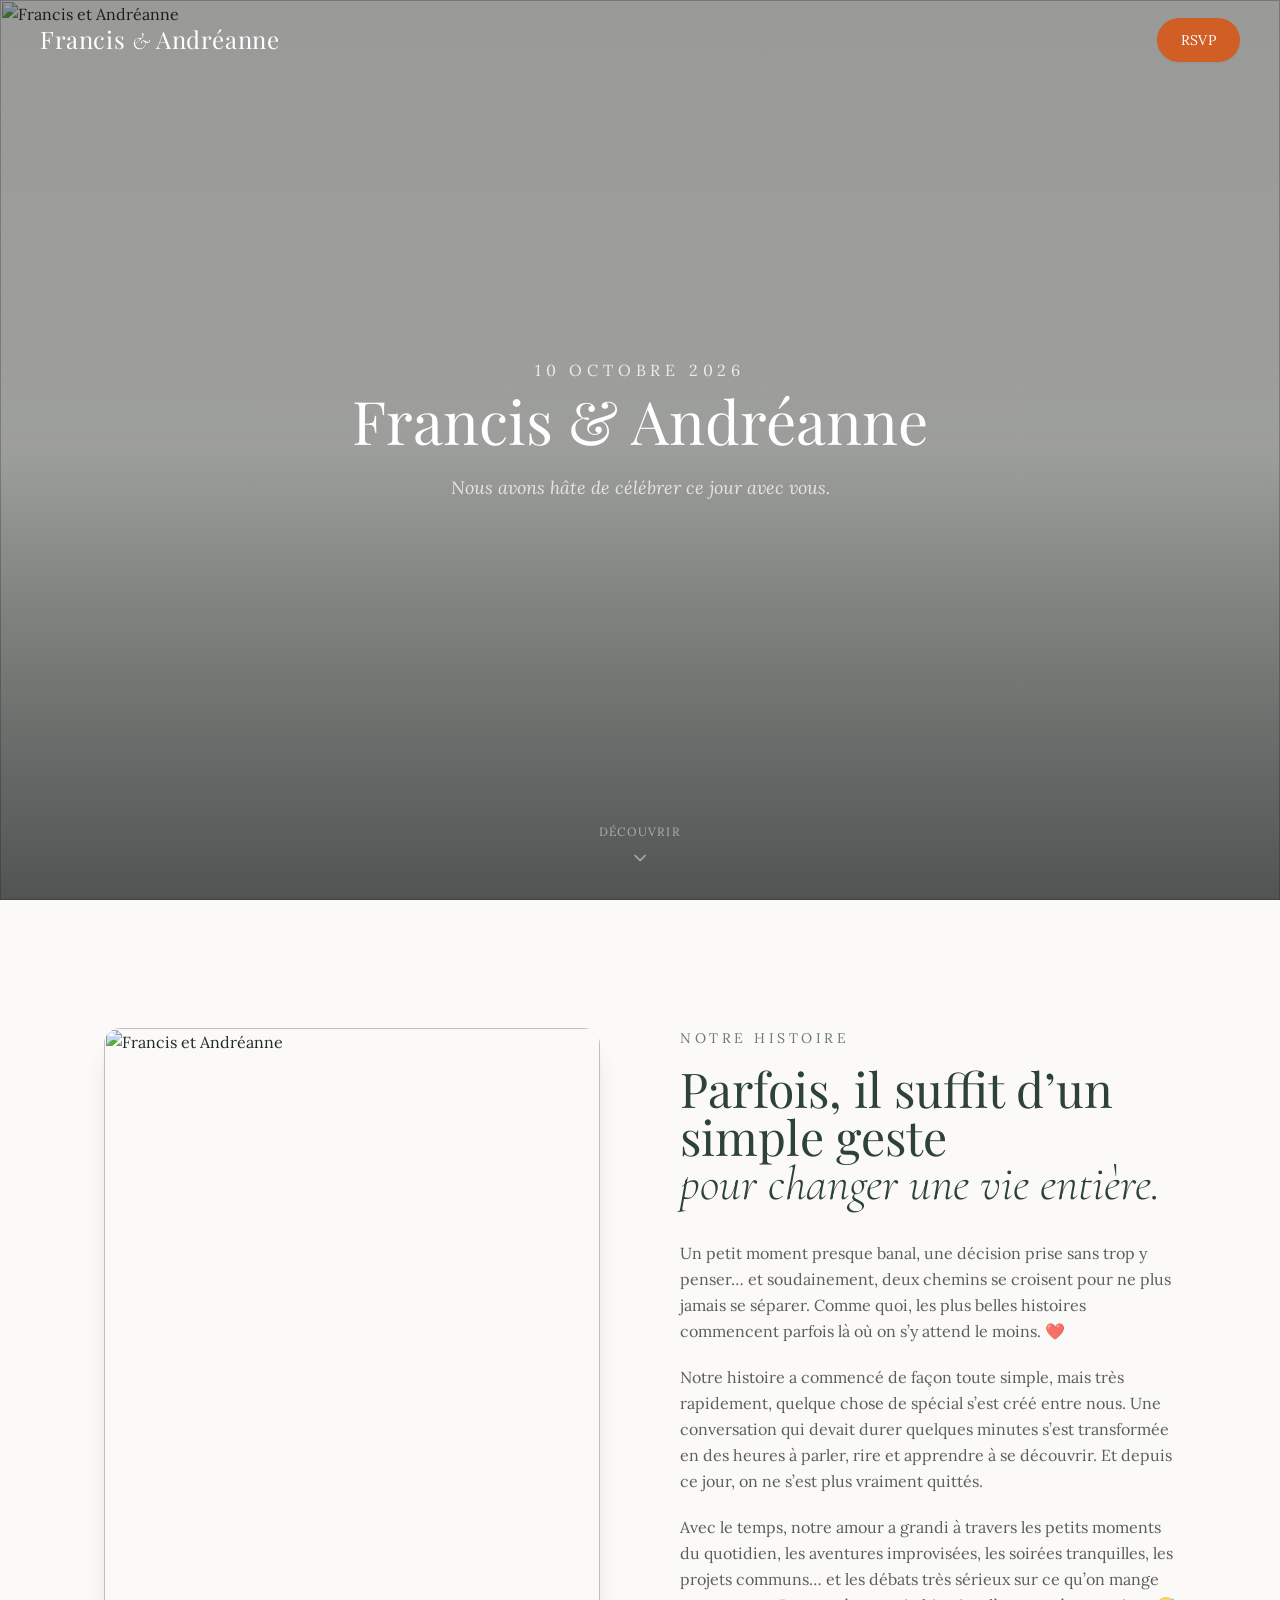
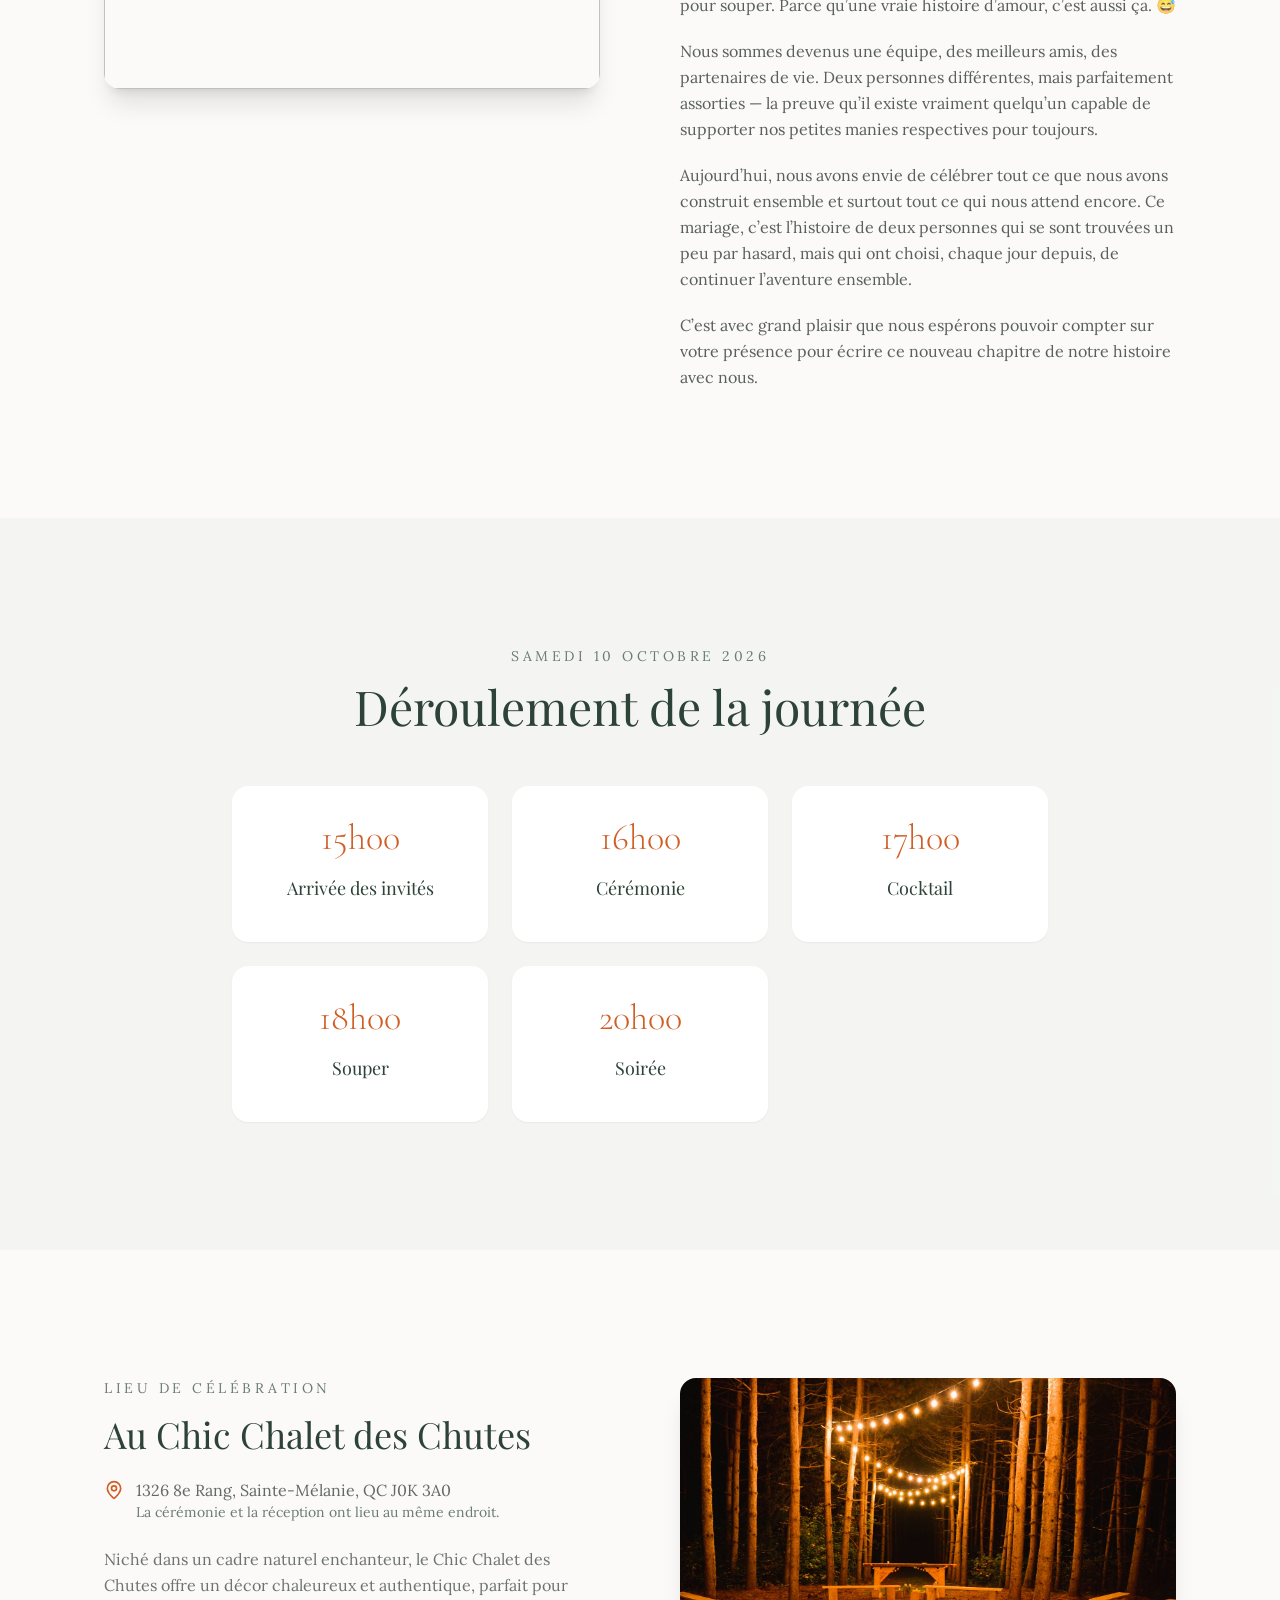
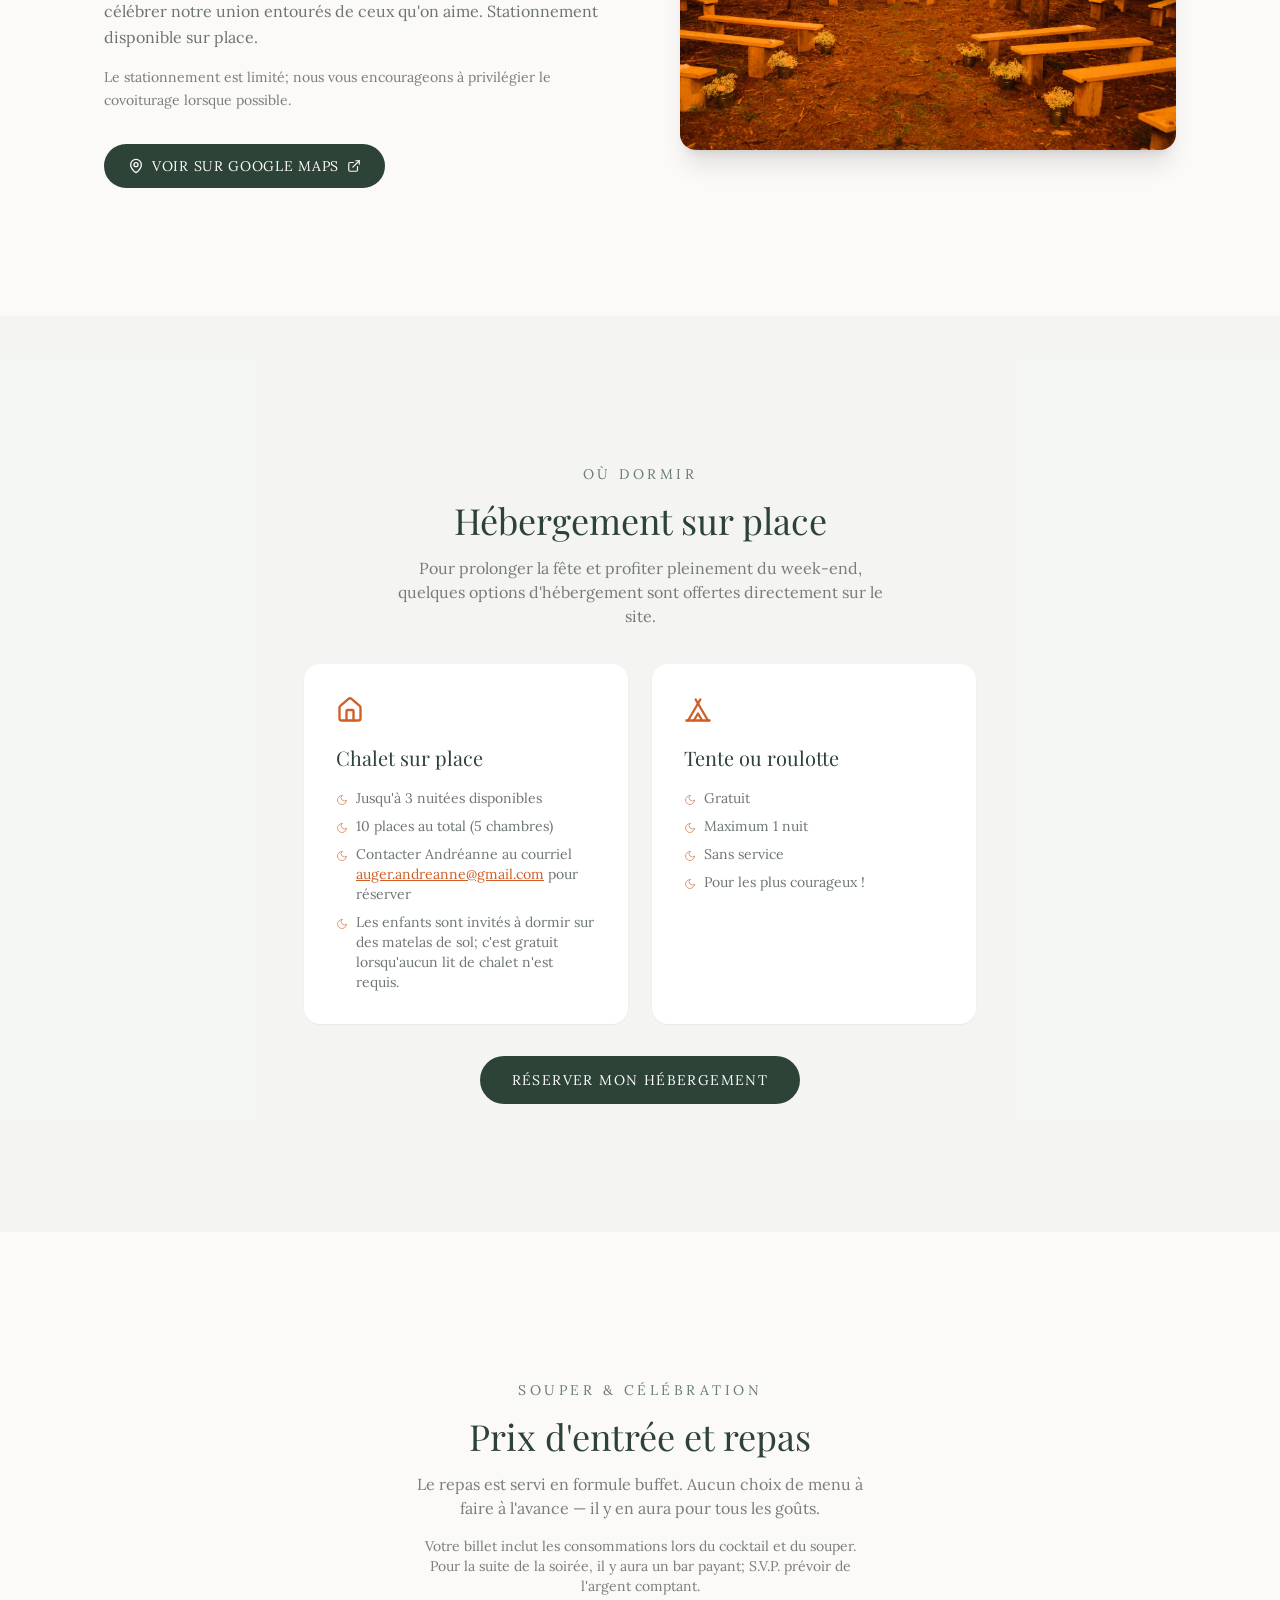
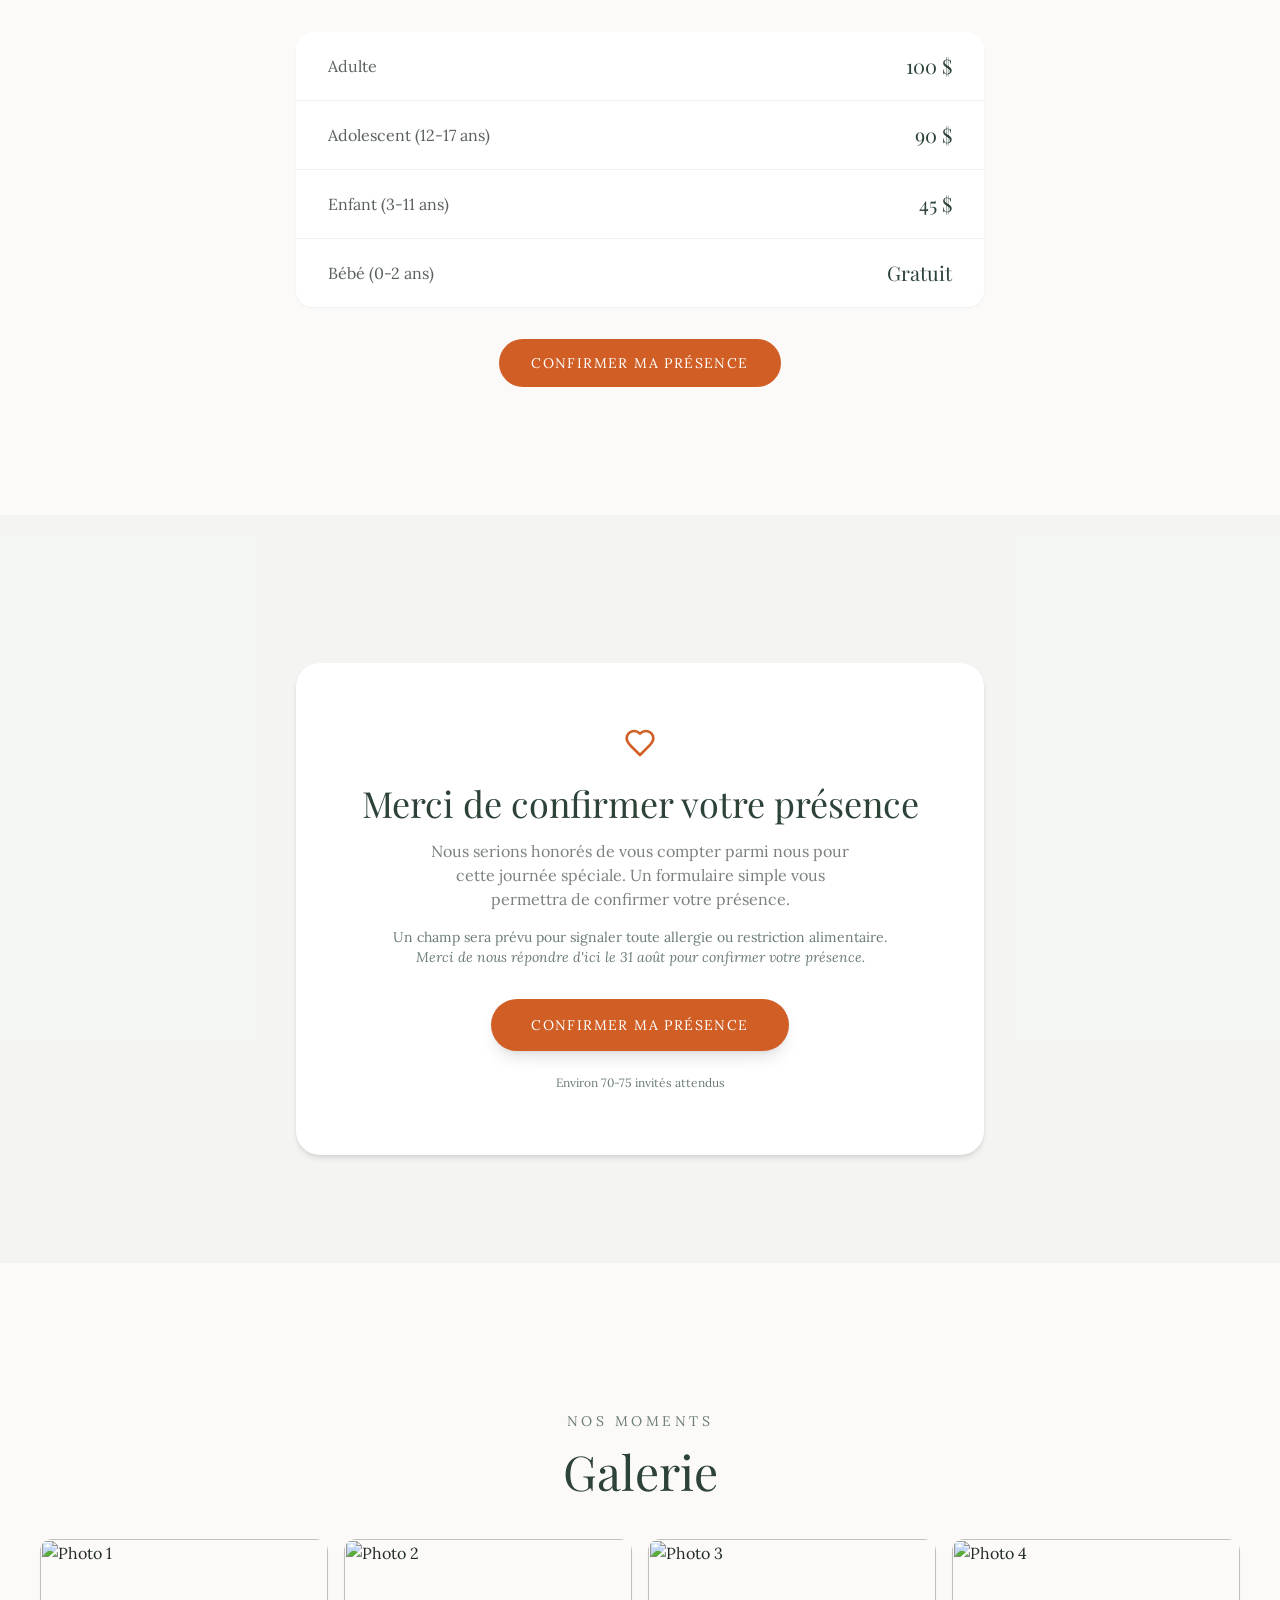
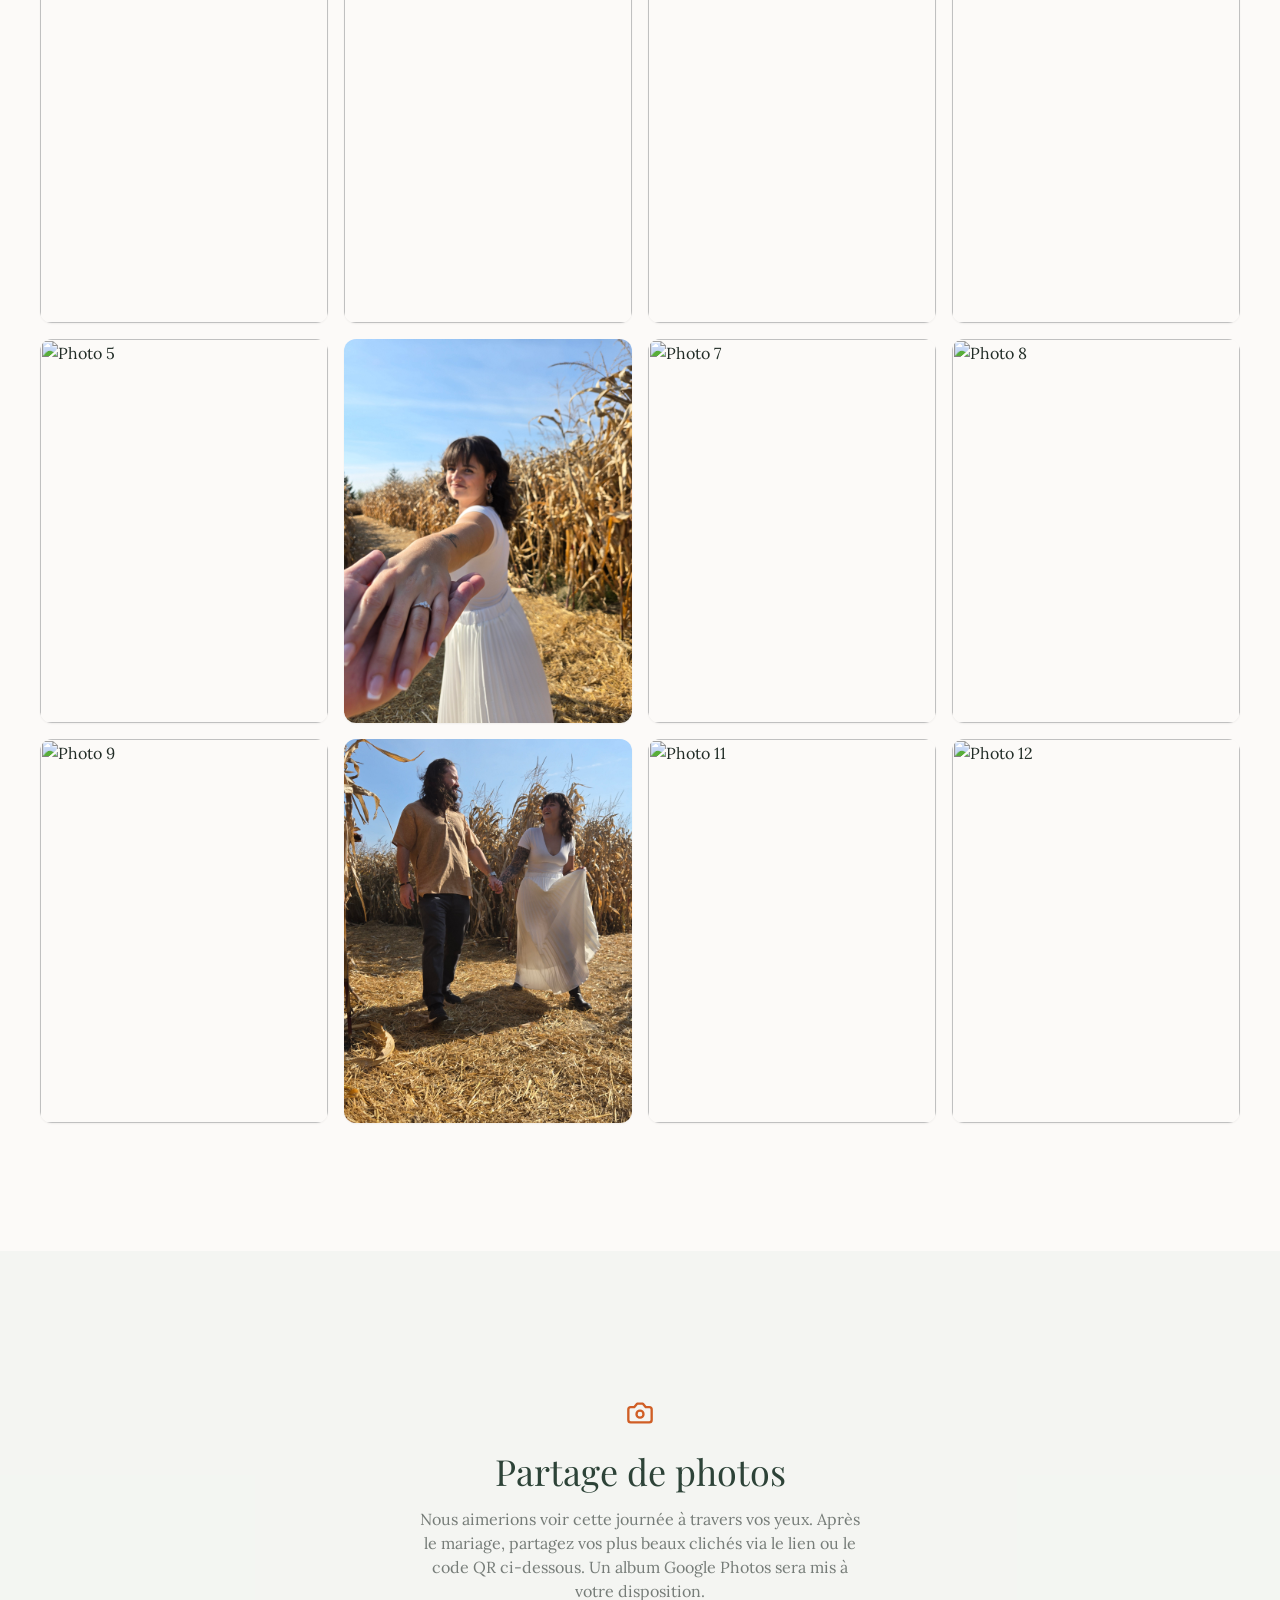
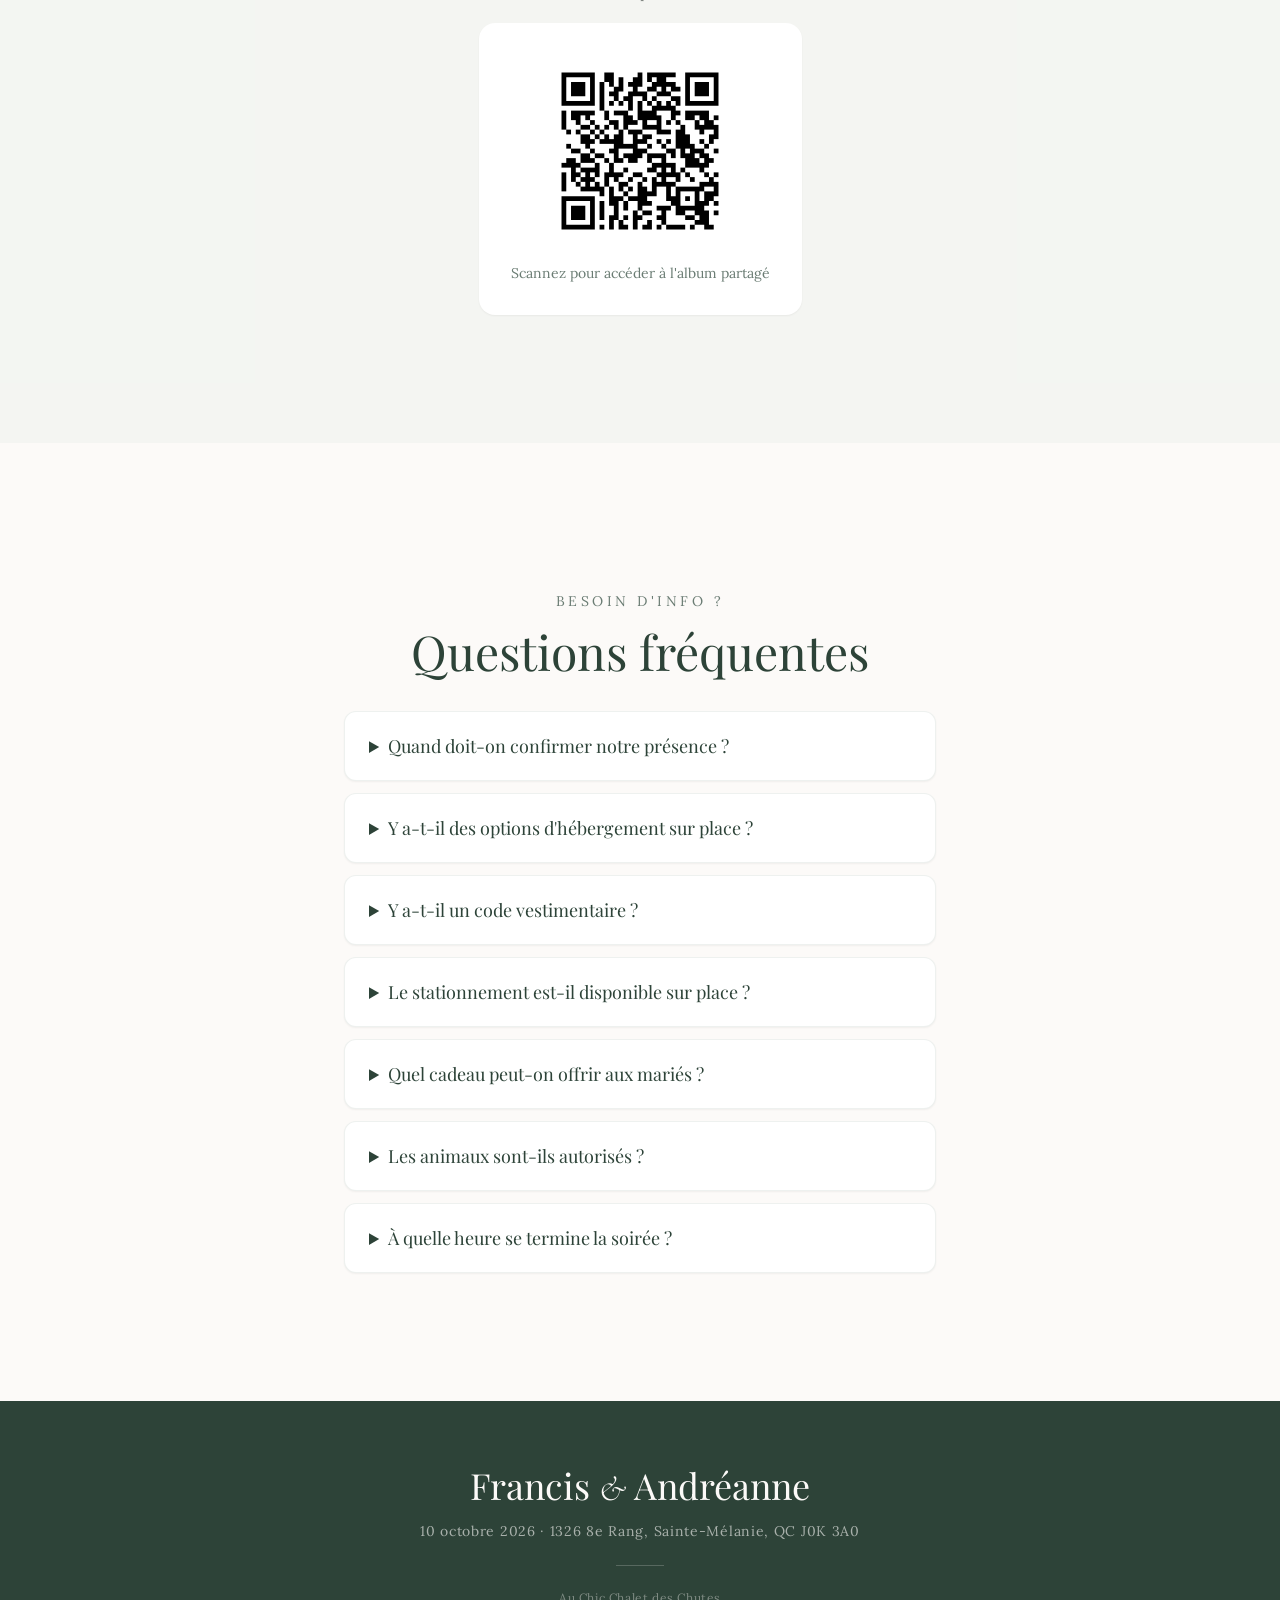
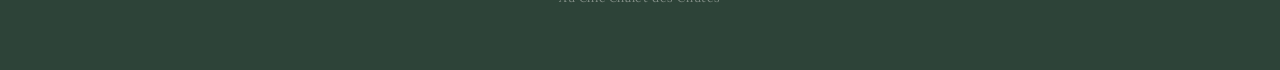
==== commit cdcd75c6: "Mettre à jour le code QR de partage" ====
--- a/index.html
+++ b/index.html
@@ -6,7 +6,21 @@
       <link rel="manifest" href="manifest.json">
       <title>Francis &amp; Andréanne</title>
       <link rel="stylesheet" crossorigin="" href="assets/index-DB42JtjG.css">
-   </head>
+      <style>
+         .gallery-lightbox-close {
+            position: absolute;
+            top: 20px;
+            right: 20px;
+            width: 40px;
+            height: 40px;
+            line-height: 40px;
+            display: block;
+            font-size: 16px;
+            background-color: hsl(var(--accent));
+            color: #fff;
+            border-radius: 100%;
+         }
+      </style>   </head>
    <body cz-shortcut-listen="true">
       <div id="root">
          <div class="min-h-screen font-body">
@@ -228,20 +242,24 @@
                      <div class="flex items-center justify-between px-8 py-5 "><span class="font-body text-foreground/75">Bébé (0-2 ans)</span><span class="font-display text-xl text-primary">Gratuit</span></div>
                   </div>
                   <div class="mt-8" style="opacity: 1; transform: none;">
-                     <a href="#rsvp" class="inline-flex items-center gap-2 px-8 py-3.5 bg-accent text-white font-body text-sm tracking-widest uppercase rounded-full hover:bg-accent/90 transition-colors">Confirmer ma présence</a>
+                     <a href="#rsvp" class="inline-flex items-center gap-2 px-8 py-3.5 bg-accent text-white font-body text-sm tracking-widest uppercase rounded-full hover:bg-accent/90 transition-colors">
+                        Confirmer ma présence
+                     </a>
                   </div>
                </div>
             </section>
             <section id="rsvp" class="py-24 md:py-32 bg-secondary/40">
                <div class="max-w-3xl mx-auto px-6 lg:px-10 text-center">
                   <div class="bg-card rounded-3xl p-10 md:p-16 shadow-md" style="opacity: 1; transform: translateY(20px);">
-                     <svg xmlns="http://www.w3.org/2000/svg" width="24" height="24" viewBox="0 0 24 24" fill="none" stroke="currentColor" stroke-width="2" stroke-linecap="round" stroke-linejoin="round" class="lucide lucide-heart w-8 h-8 text-accent mx-auto mb-6">
+                     <svg xmlns="http://www.w3.org/2000/svg" width="24" height="24" viewBox="0 0 24 24" fill="none" stroke="currentColor" stroke-width="2" stroke-linecap="round" stroke-linejoin="round" class="lucide lucide-heart w-8 h-8 text-accent mx-auto mb-6" target="_blank">
                         <path d="M19 14c1.49-1.46 3-3.21 3-5.5A5.5 5.5 0 0 0 16.5 3c-1.76 0-3 .5-4.5 2-1.5-1.5-2.74-2-4.5-2A5.5 5.5 0 0 0 2 8.5c0 2.3 1.5 4.05 3 5.5l7 7Z"></path>
                      </svg>
                      <h2 class="font-display text-3xl md:text-[2rem] lg:text-4xl text-primary mb-4">Merci de confirmer votre présence</h2>
                      <p class="font-body text-foreground/60 max-w-md mx-auto mb-4">Nous serions honorés de vous compter parmi nous pour cette journée spéciale. Un formulaire simple vous permettra de confirmer votre présence.</p>
                      <p class="font-body text-sm text-muted-foreground mb-8">Un champ sera prévu pour signaler toute allergie ou restriction alimentaire.<br><span class="italic">Merci de nous répondre d'ici le 31 août pour confirmer votre présence.</span></p>
-                     <a href="#" class="inline-flex items-center gap-2 px-10 py-4 bg-accent text-white font-body text-sm tracking-widest uppercase rounded-full hover:bg-accent/90 transition-all duration-300 shadow-lg">Confirmer ma présence</a>
+                     <a href="https://forms.cloud.microsoft/r/PwCTuAv88c" class="inline-flex items-center gap-2 px-10 py-4 bg-accent text-white font-body text-sm tracking-widest uppercase rounded-full hover:bg-accent/90 transition-all duration-300 shadow-lg" target="_blank">
+                        Confirmer ma présence
+                     </a>
                      <p class="font-body text-xs text-muted-foreground mt-6">Environ 70-75 invités attendus</p>
                   </div>
                </div>
@@ -303,7 +321,7 @@
                      <p class="font-body text-foreground/60 max-w-md mx-auto mb-10">Nous aimerions voir cette journée à travers vos yeux. Après le mariage, partagez vos plus beaux clichés via le lien ou le code QR ci-dessous. Un album Google Photos sera mis à votre disposition.</p>
                   </div>
                   <div class="inline-block bg-card rounded-2xl p-8 shadow-sm" style="opacity: 1; transform: none;">
-                     <div class="w-48 h-48 mx-auto rounded-xl overflow-hidden bg-white p-2"><img src="assets/images/qrcode.png" alt="Code QR pour partage de photos" class="w-full h-full object-contain"></div>
+                     <div class="w-48 h-48 mx-auto rounded-xl overflow-hidden bg-white p-2"><img src="assets/images/qrcode.png?v=2" alt="Code QR pour partage de photos" class="w-full h-full object-contain"></div>
                      <p class="font-body text-sm text-muted-foreground mt-4">Scannez pour accéder à l'album partagé</p>
                   </div>
                </div>
@@ -396,8 +414,8 @@
          </div>
       </div>
       <div id="gallery-lightbox" class="fixed inset-0 z-[200] hidden items-center justify-center bg-black/90 p-4 md:p-8" role="dialog" aria-modal="true" aria-label="Photo agrandie">
-         <button type="button" data-lightbox-close class="absolute right-5 top-5 inline-flex h-11 w-11 items-center justify-center rounded-full bg-white/95 text-2xl leading-none text-black shadow-lg transition hover:bg-white" aria-label="Fermer la photo">&times;</button>
-         <img data-lightbox-image src="" alt="" class="max-h-[92vh] max-w-full rounded-lg object-contain shadow-2xl">
+         <button type="button" data-lightbox-close class="gallery-lightbox-close" aria-label="Fermer la photo">X</button>
+         <img data-lightbox-image src="" alt="" class="max-h-[92vh] max-w-full rounded-lg object-contain shadow-2xl" style="height:100%; width:100%;">
       </div>
       <script>
          document.addEventListener('DOMContentLoaded', function () {
--- a/assets/index-DB42JtjG.css
+++ b/assets/index-DB42JtjG.css
@@ -2489,24 +2489,13 @@
 }
 
 html {
-  scroll-behavior:smooth
-}
-
-::-webkit-scrollbar {
-  width:6px
-}
-
-::-webkit-scrollbar-track {
-  background:hsl(var(--background))
-}
-
-::-webkit-scrollbar-thumb {
-  background:hsl(var(--border));
-  border-radius:3px
-}
-
-::-webkit-scrollbar-thumb:hover {
-  background:hsl(var(--muted-foreground))
+  scroll-behavior:smooth;
+  overflow-y:scroll;
+  scrollbar-width:auto
+}
+
+body {
+  overflow-x:hidden
 }
 
 .file\:border-0::file-selector-button {
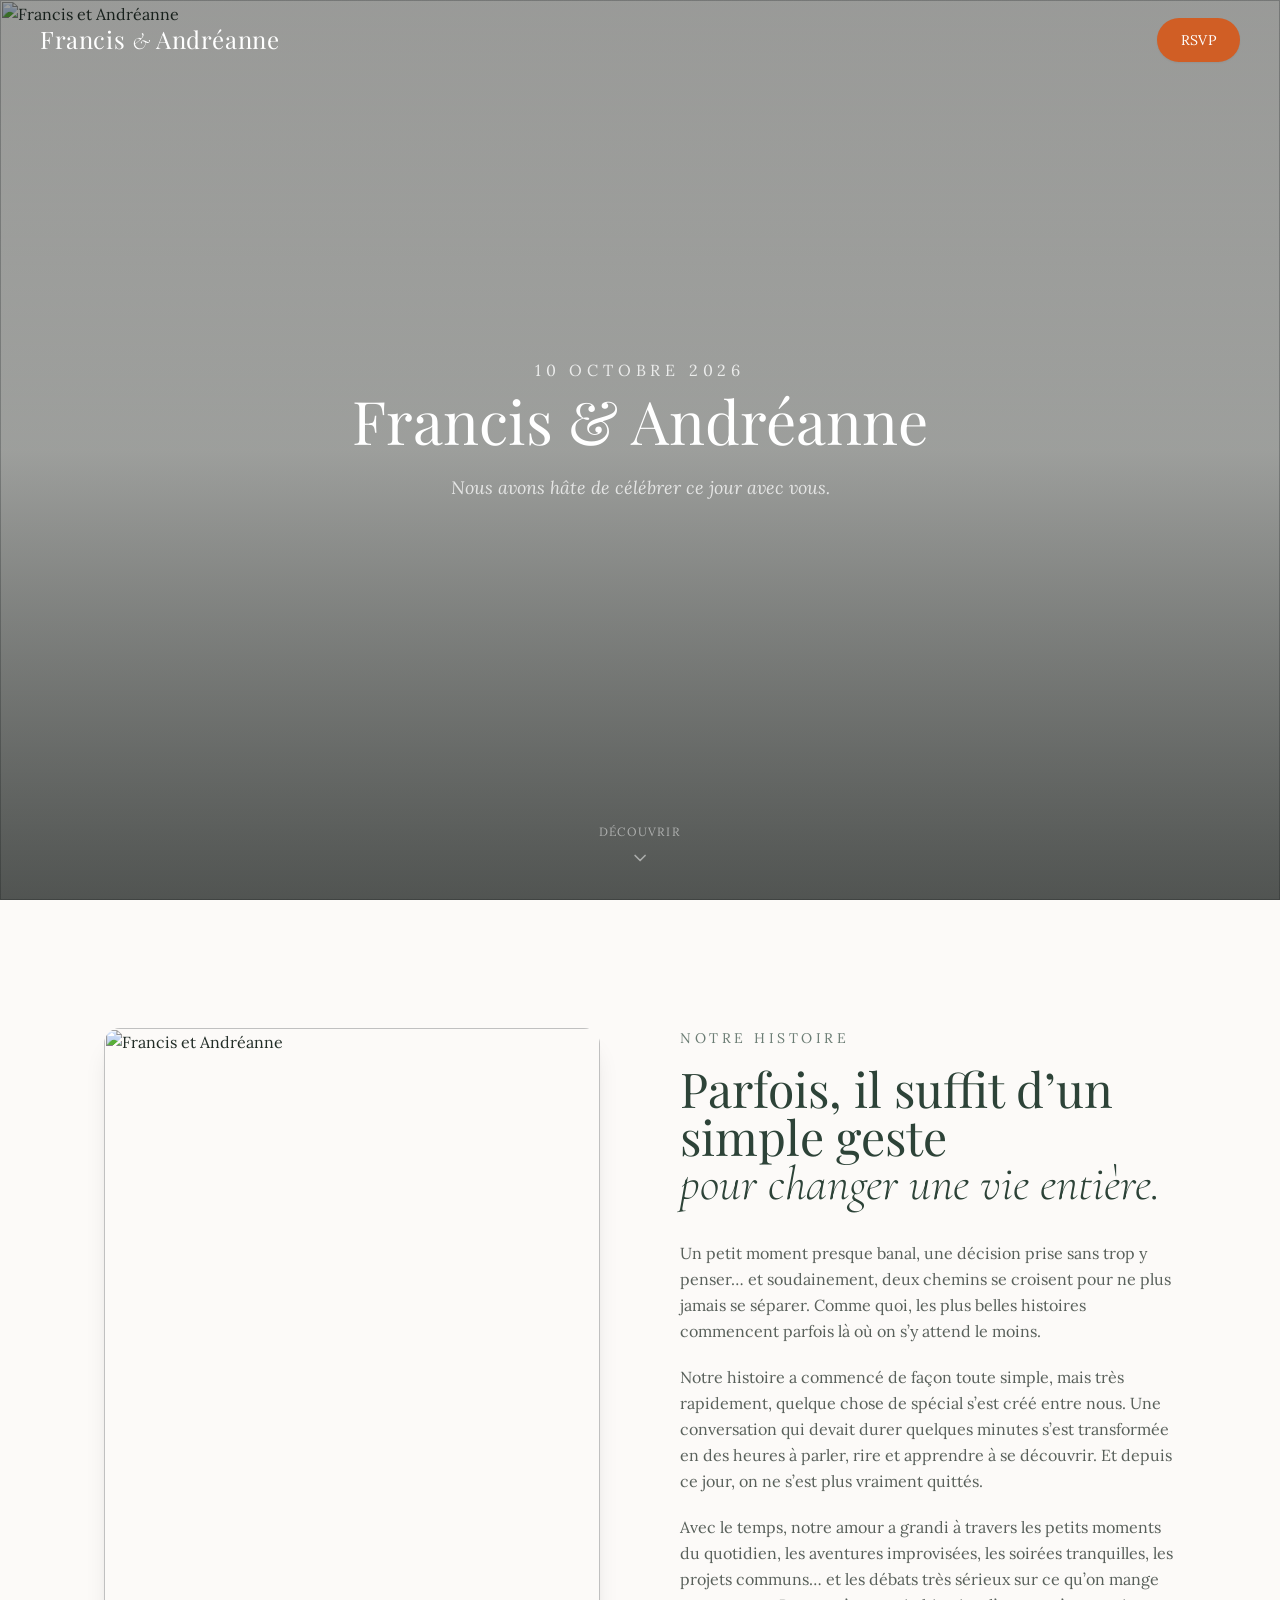
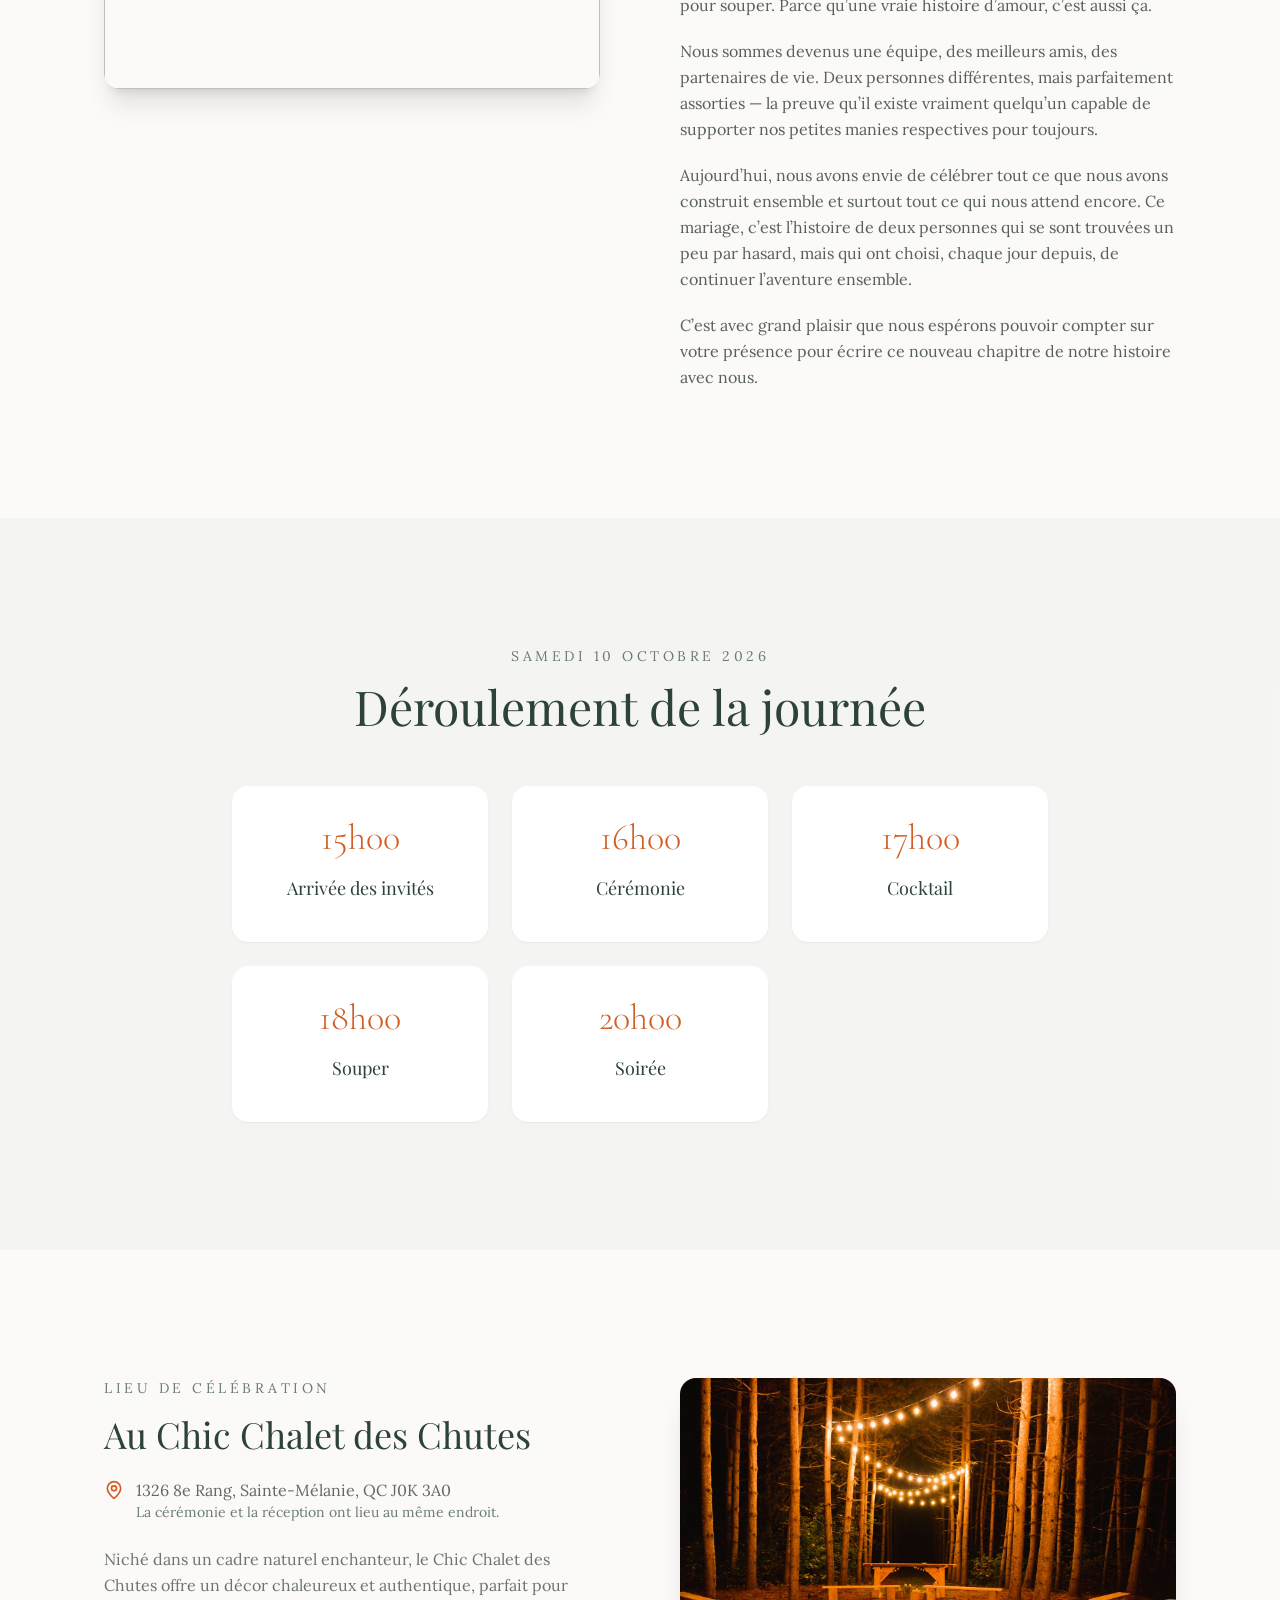
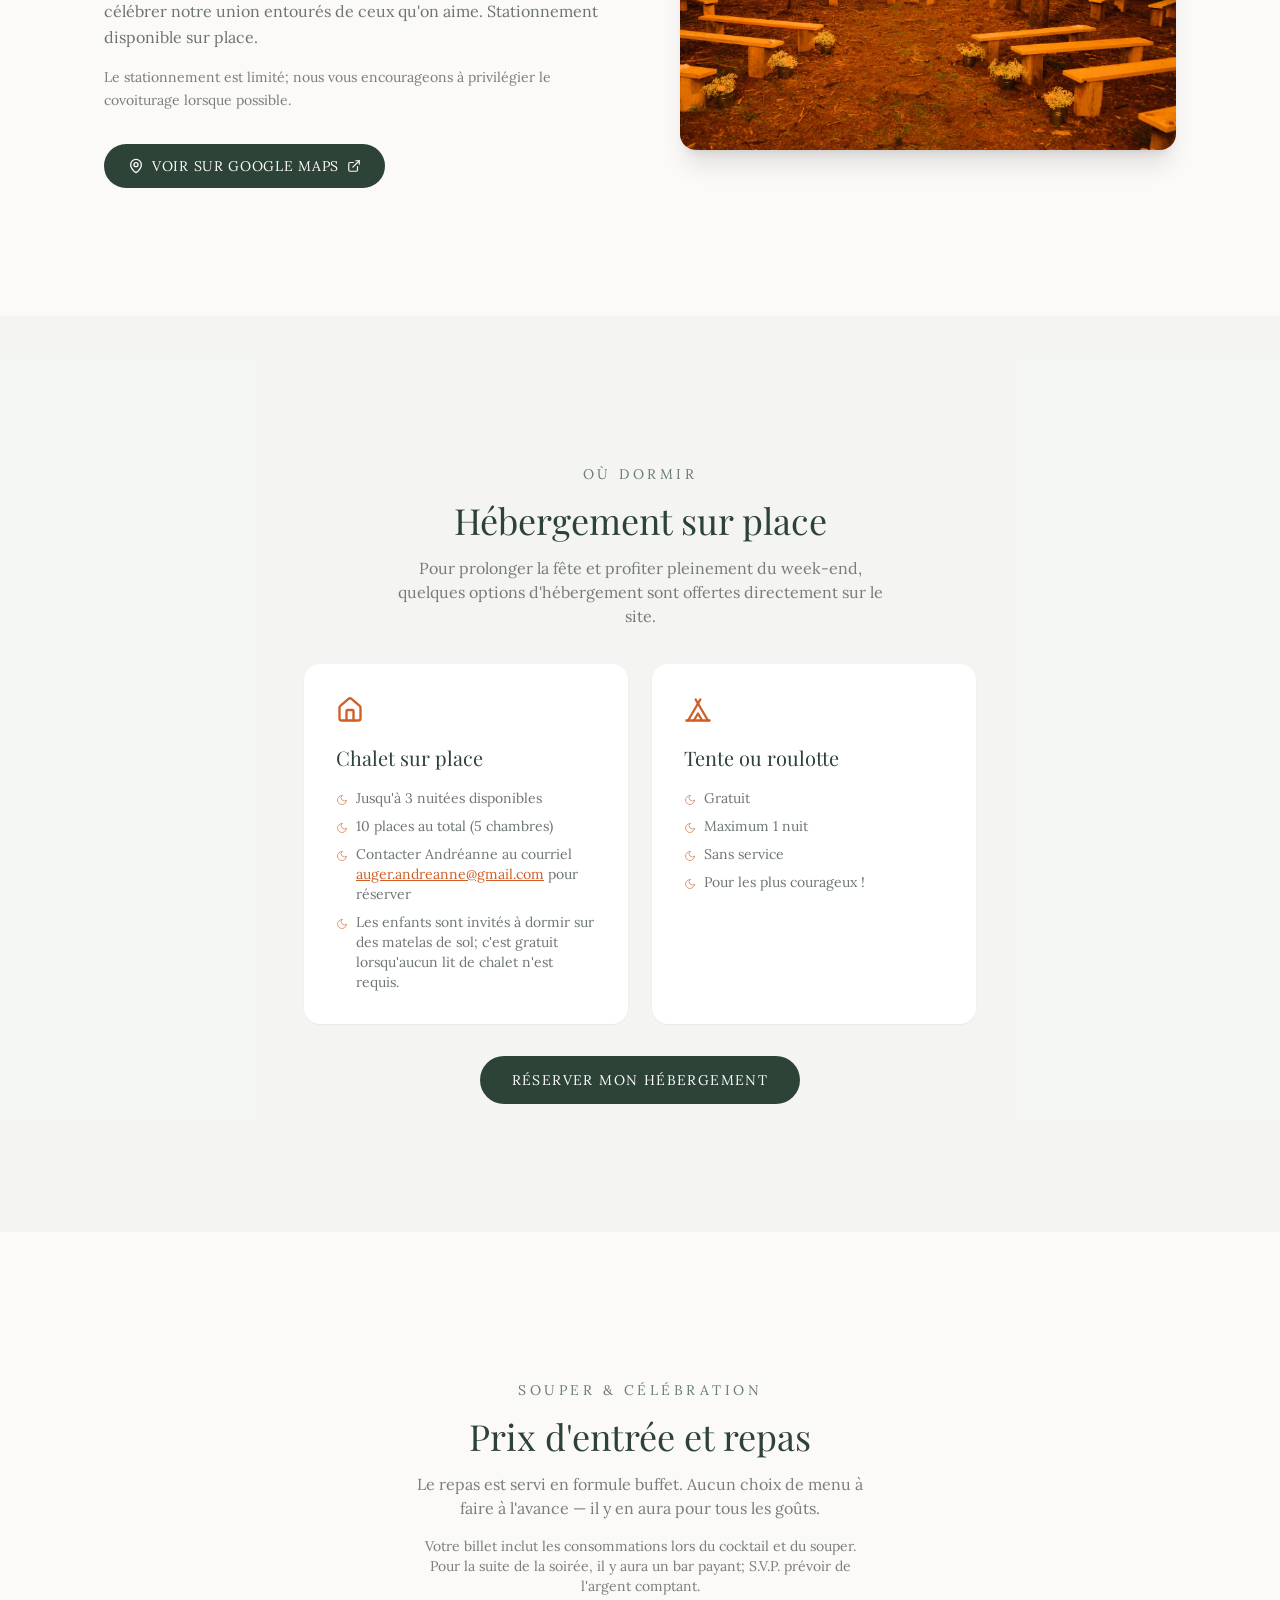
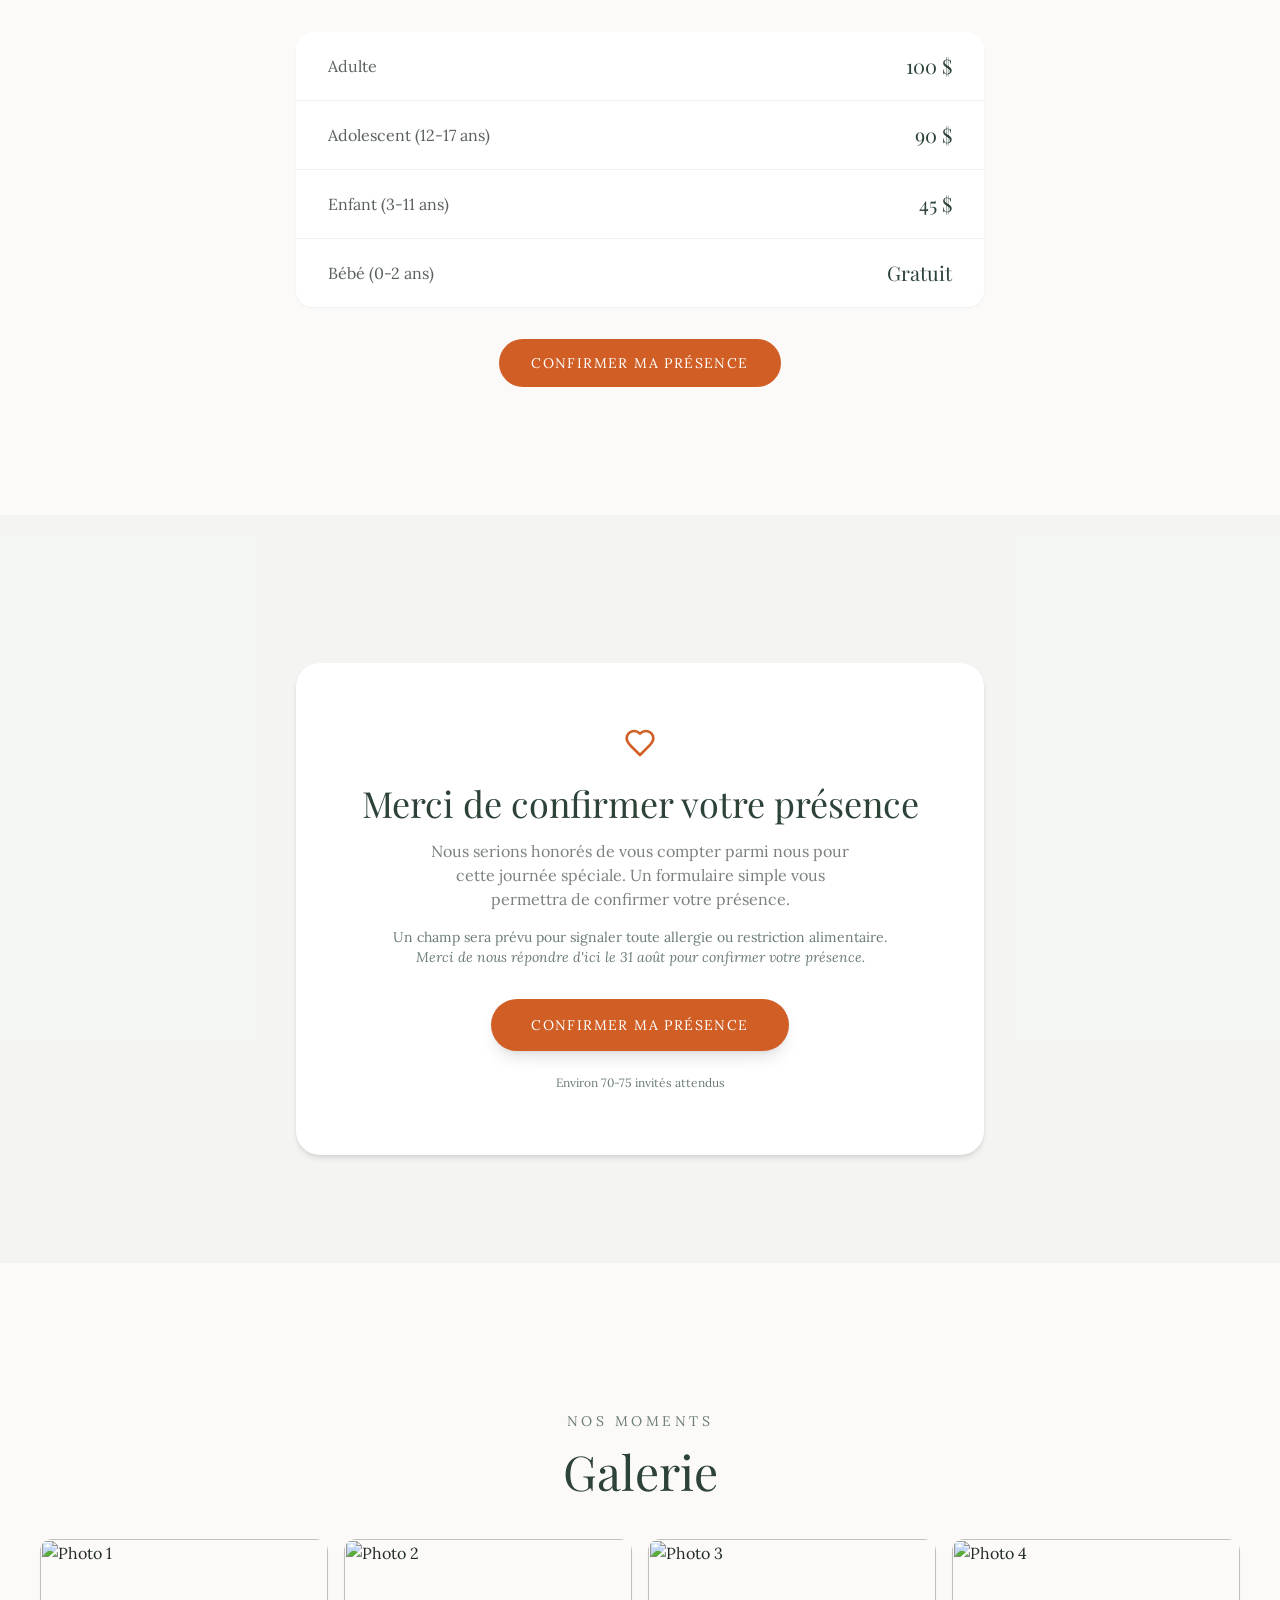
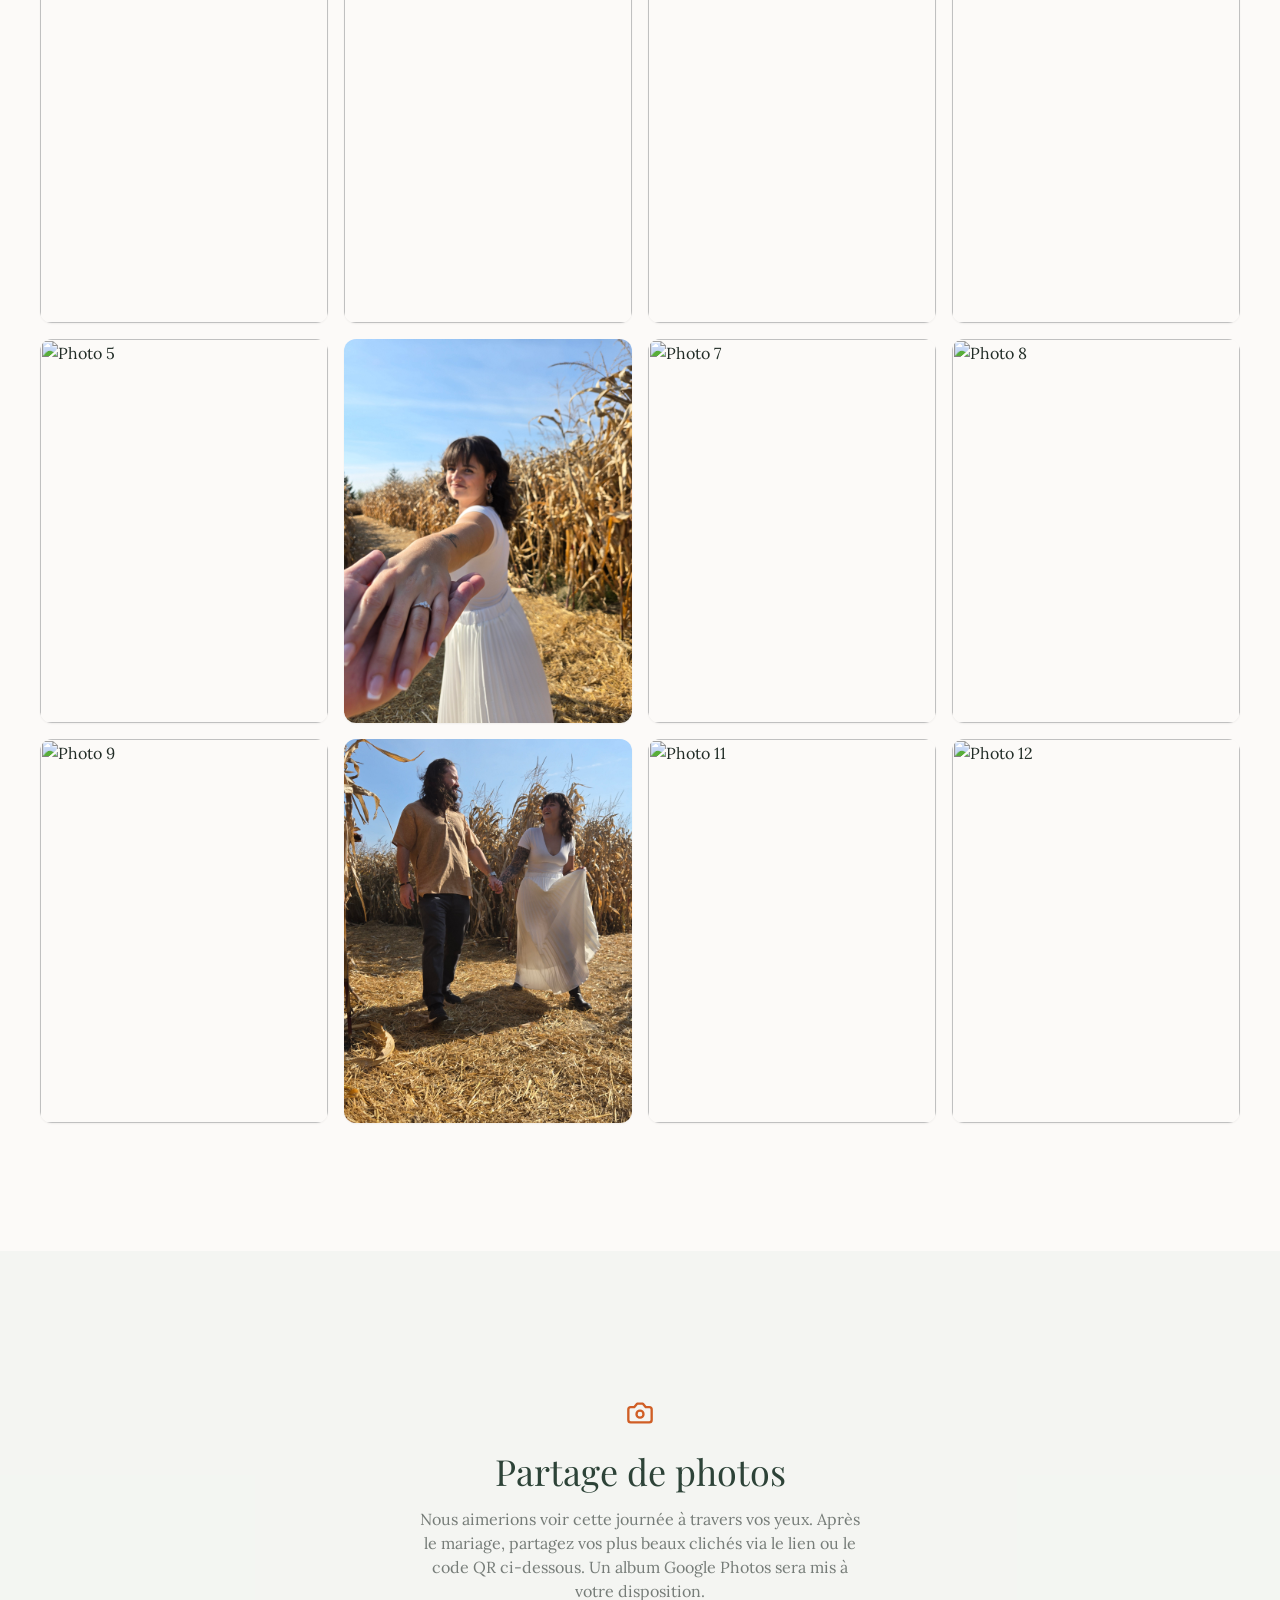
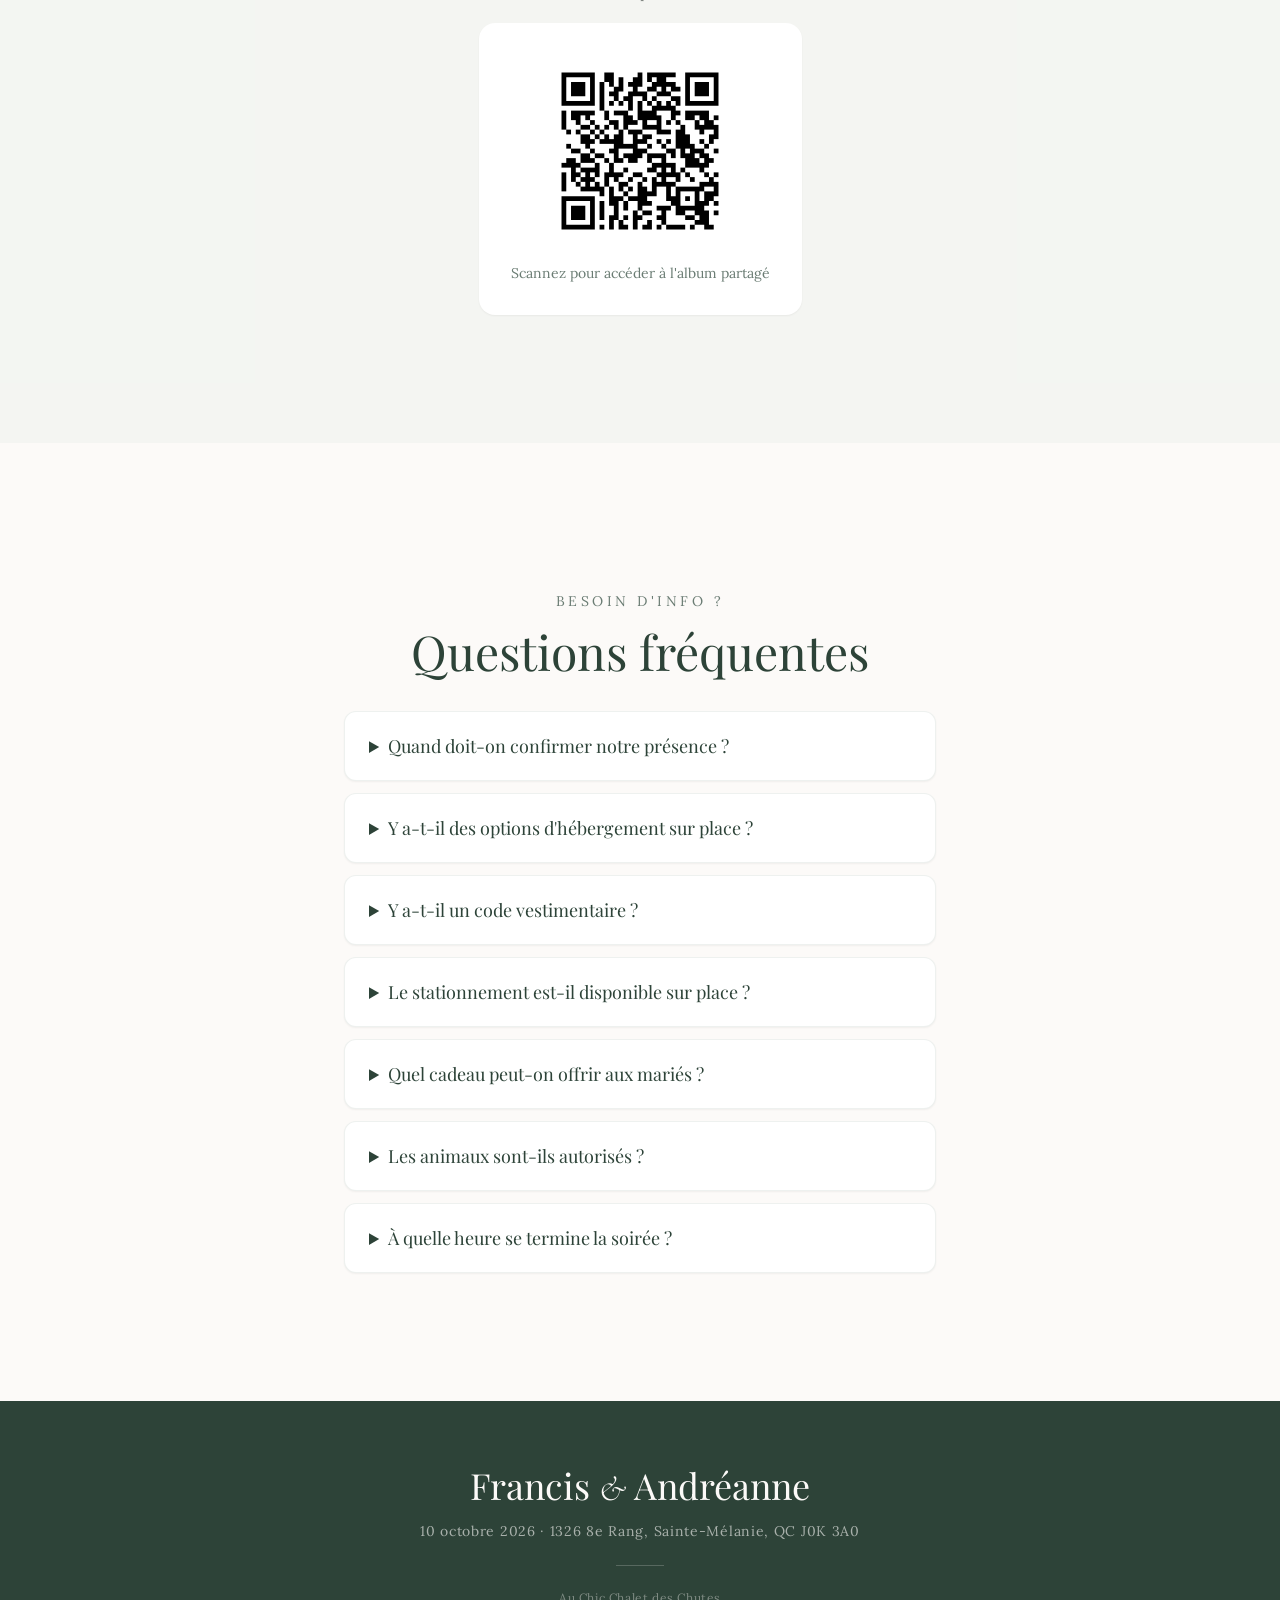
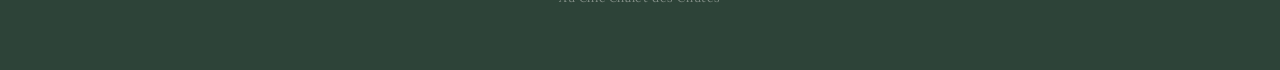
==== commit 16447745: "Retirer les emojis de Notre histoire" ====
--- a/index.html
+++ b/index.html
@@ -68,9 +68,9 @@
                         <p class="font-body text-sm tracking-[0.25em] uppercase text-muted-foreground mb-4">Notre histoire</p>
                         <h2 class="font-display text-3xl md:text-4xl lg:text-5xl text-primary mb-8 leading-tight">Parfois, il suffit d’un simple geste<br><span class="font-accent italic font-light">pour changer une vie entière.</span></h2>
                         <div class="space-y-5 font-body text-foreground/75 leading-relaxed text-base">
-                           <p>Un petit moment presque banal, une décision prise sans trop y penser… et soudainement, deux chemins se croisent pour ne plus jamais se séparer. Comme quoi, les plus belles histoires commencent parfois là où on s’y attend le moins. ❤️</p>
+                           <p>Un petit moment presque banal, une décision prise sans trop y penser… et soudainement, deux chemins se croisent pour ne plus jamais se séparer. Comme quoi, les plus belles histoires commencent parfois là où on s’y attend le moins.</p>
                            <p>Notre histoire a commencé de façon toute simple, mais très rapidement, quelque chose de spécial s’est créé entre nous. Une conversation qui devait durer quelques minutes s’est transformée en des heures à parler, rire et apprendre à se découvrir. Et depuis ce jour, on ne s’est plus vraiment quittés.</p>
-                           <p>Avec le temps, notre amour a grandi à travers les petits moments du quotidien, les aventures improvisées, les soirées tranquilles, les projets communs… et les débats très sérieux sur ce qu’on mange pour souper. Parce qu’une vraie histoire d’amour, c’est aussi ça. 😅</p>
+                           <p>Avec le temps, notre amour a grandi à travers les petits moments du quotidien, les aventures improvisées, les soirées tranquilles, les projets communs… et les débats très sérieux sur ce qu’on mange pour souper. Parce qu’une vraie histoire d’amour, c’est aussi ça.</p>
                            <p>Nous sommes devenus une équipe, des meilleurs amis, des partenaires de vie. Deux personnes différentes, mais parfaitement assorties — la preuve qu’il existe vraiment quelqu’un capable de supporter nos petites manies respectives pour toujours.</p>
                            <p>Aujourd’hui, nous avons envie de célébrer tout ce que nous avons construit ensemble et surtout tout ce qui nous attend encore. Ce mariage, c’est l’histoire de deux personnes qui se sont trouvées un peu par hasard, mais qui ont choisi, chaque jour depuis, de continuer l’aventure ensemble.</p>
                            <p>C’est avec grand plaisir que nous espérons pouvoir compter sur votre présence pour écrire ce nouveau chapitre de notre histoire avec nous.</p>
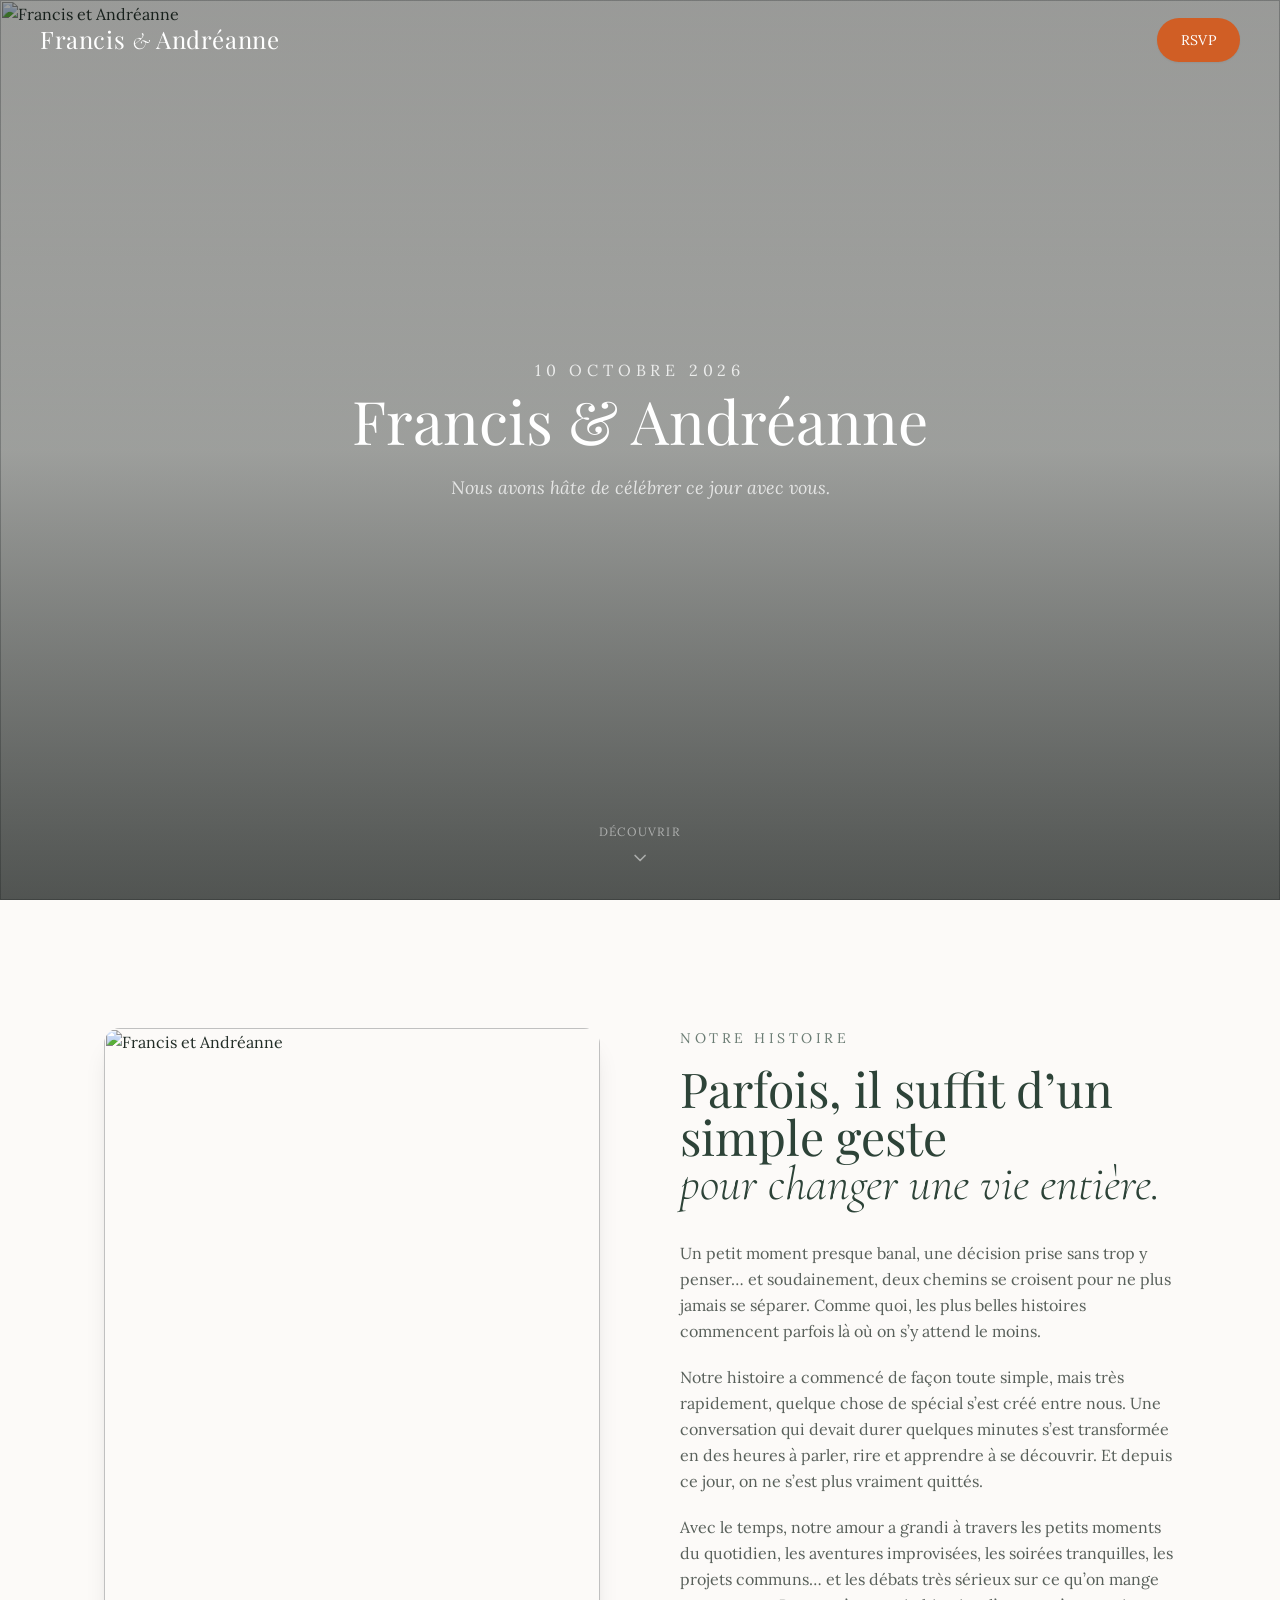
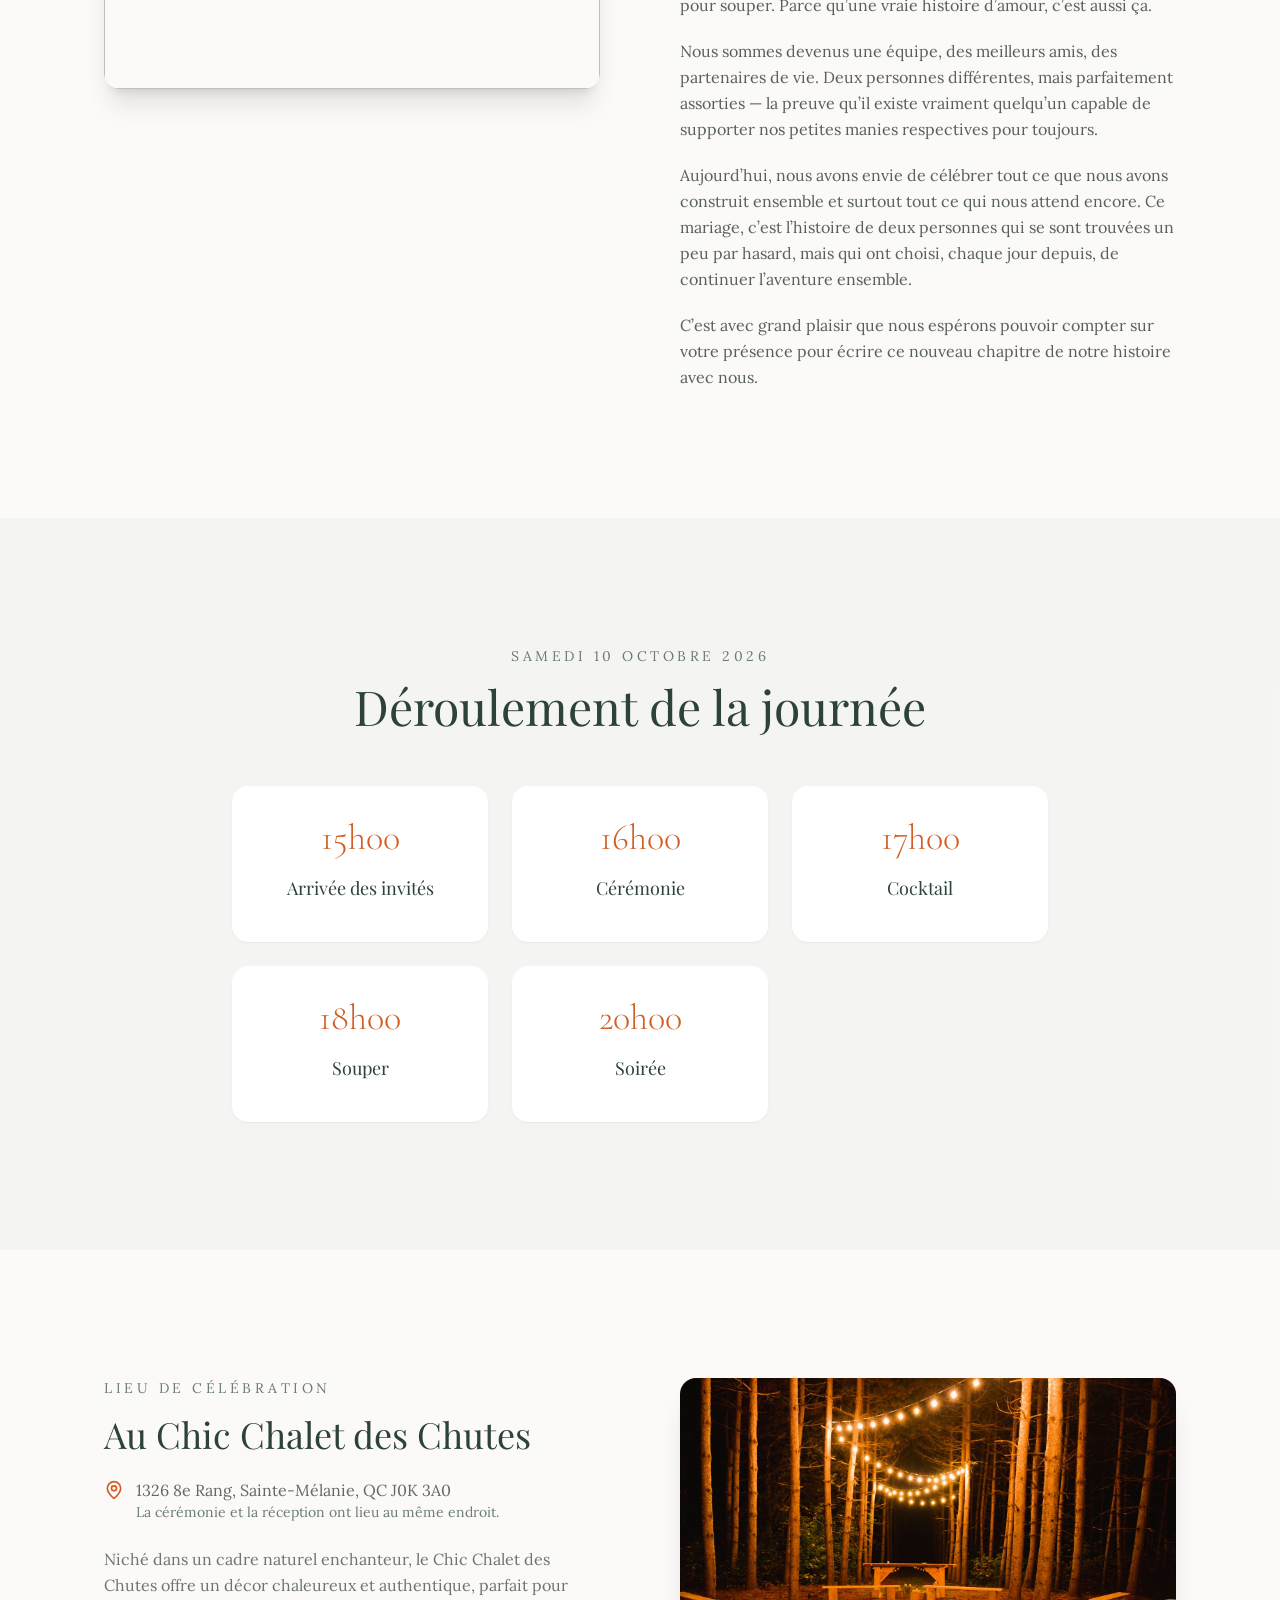
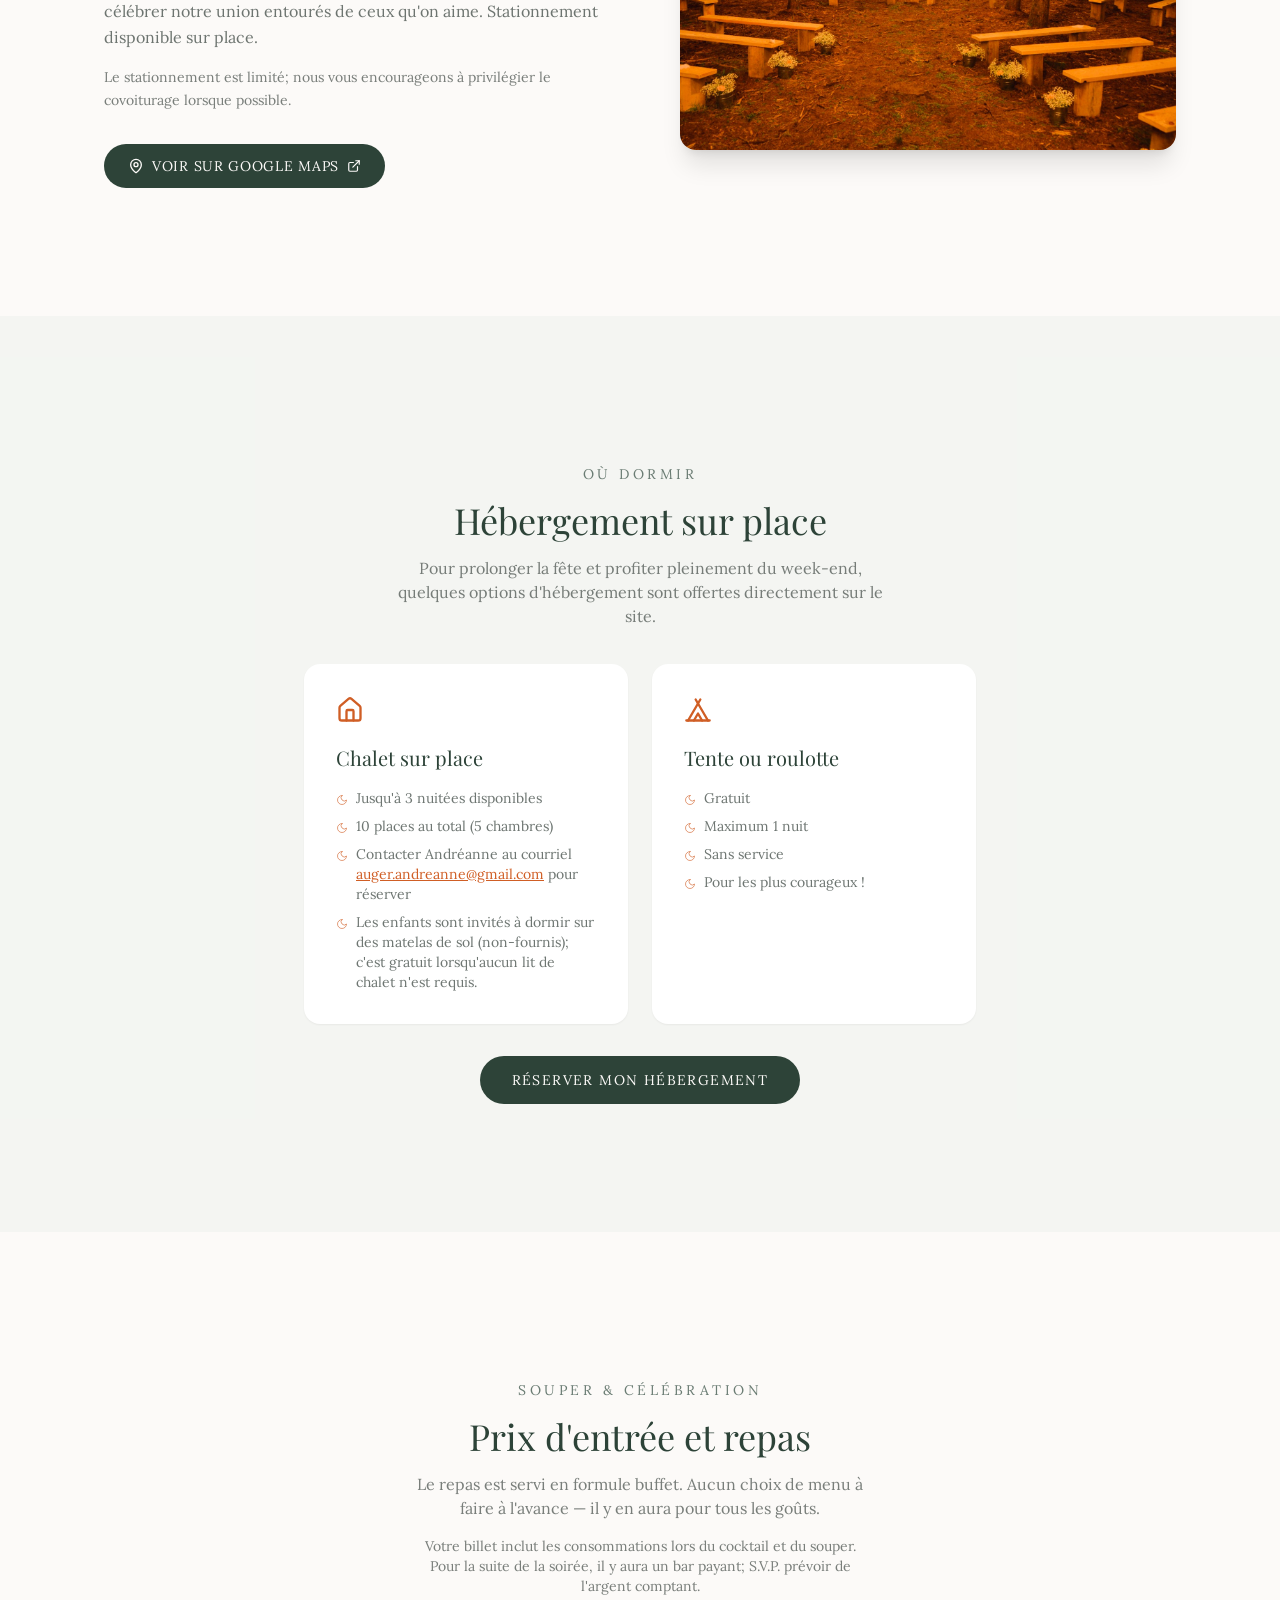
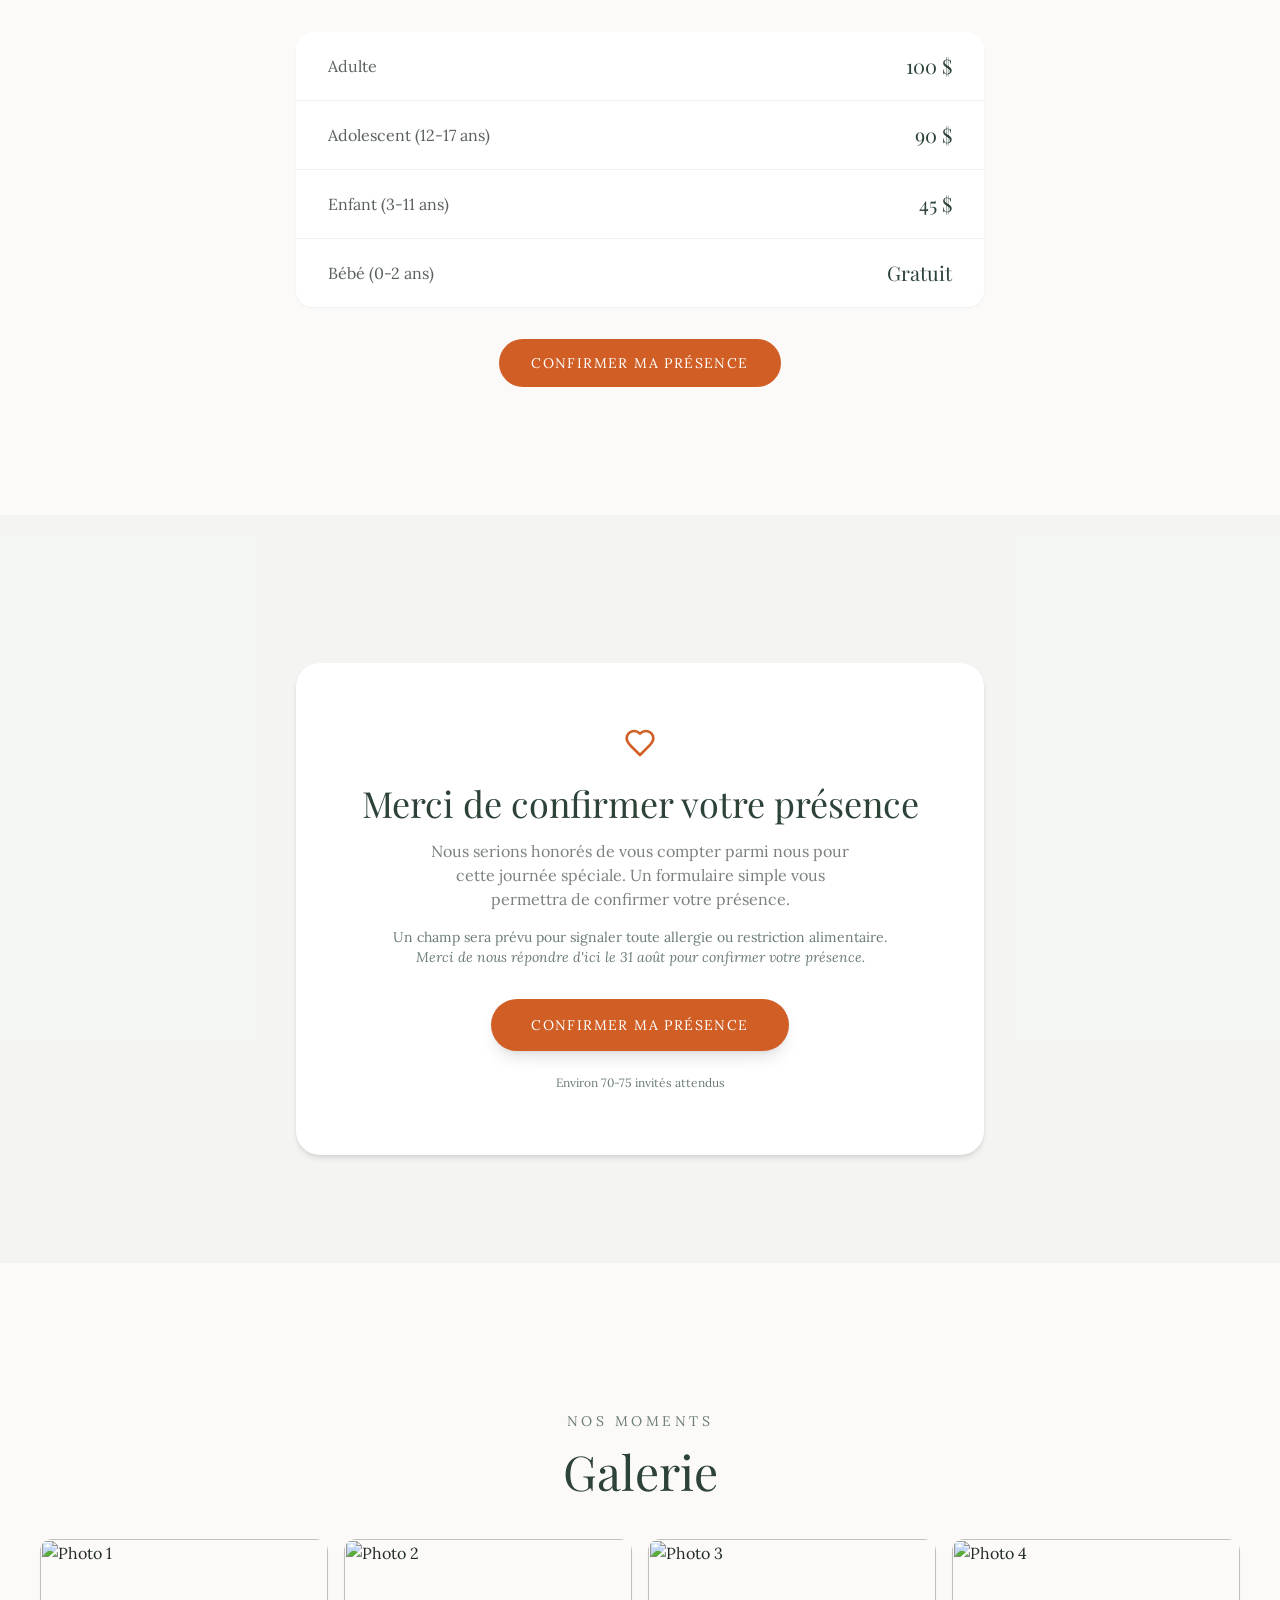
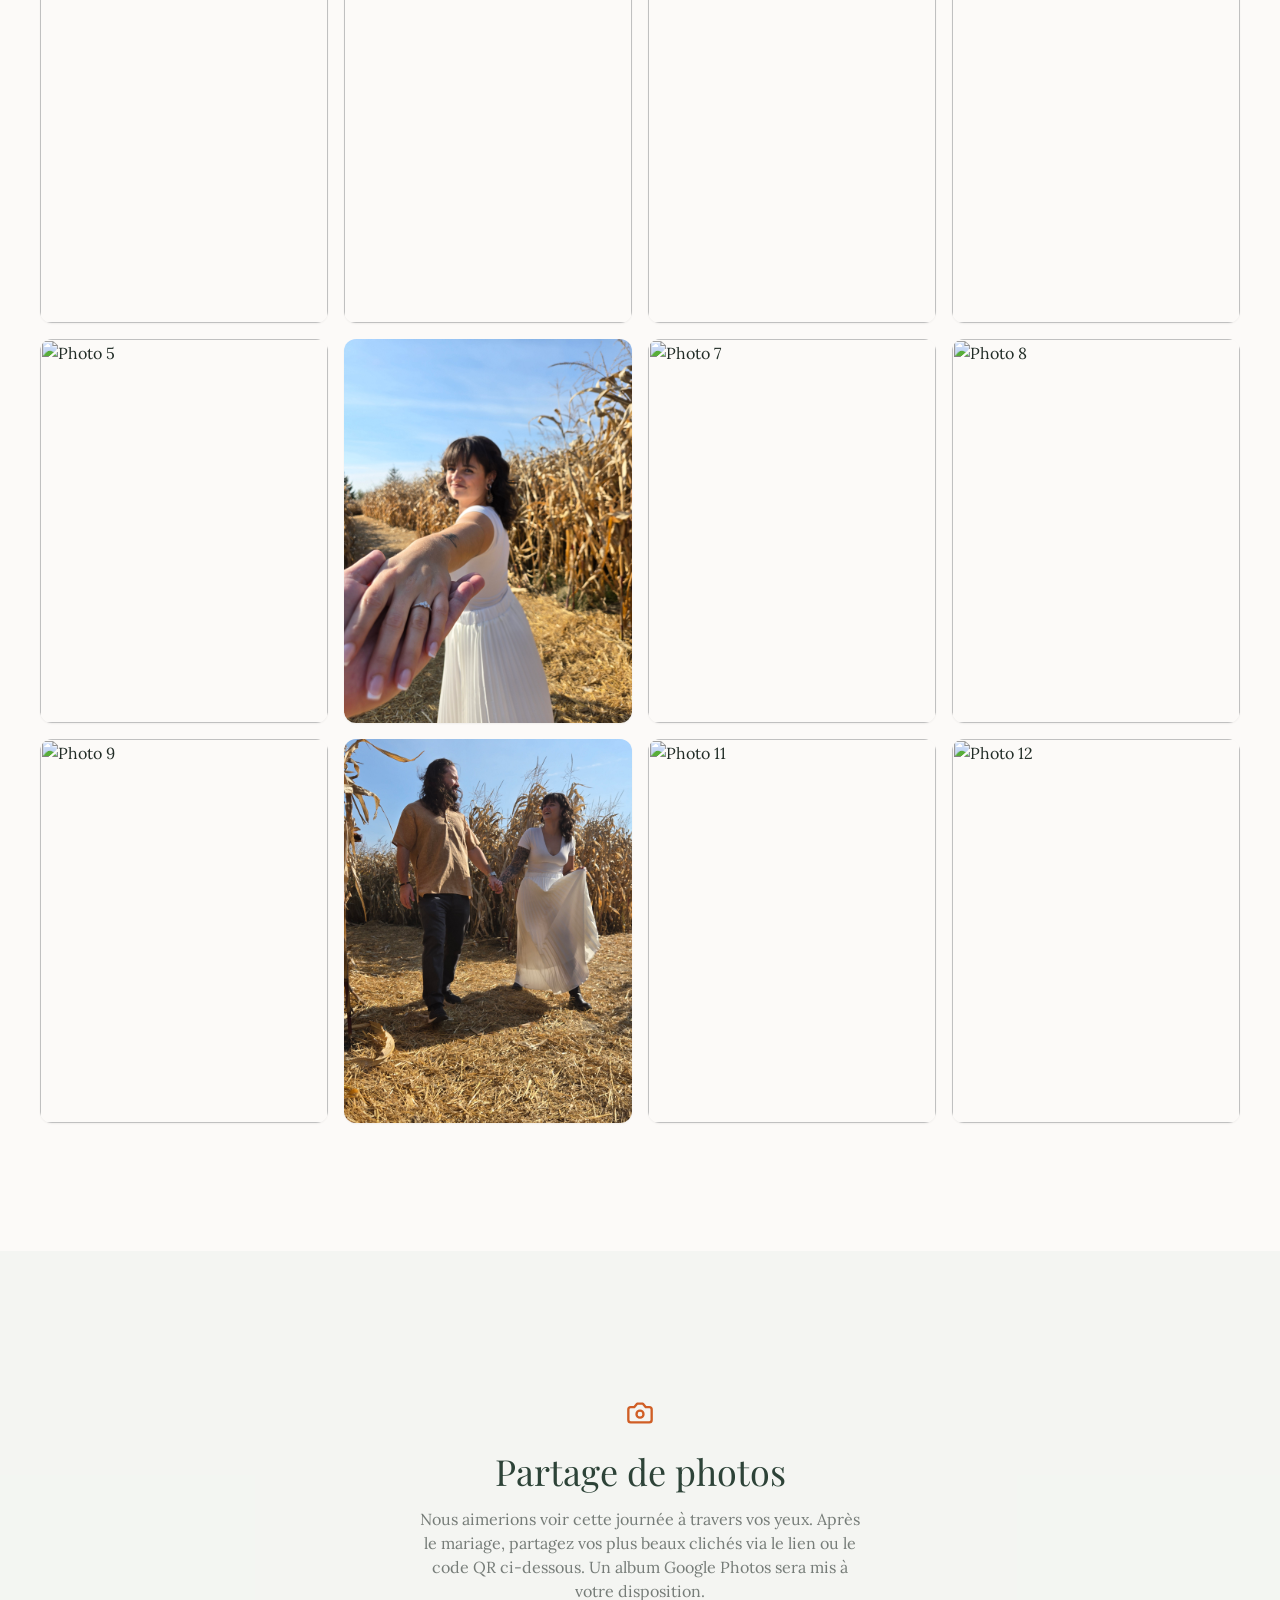
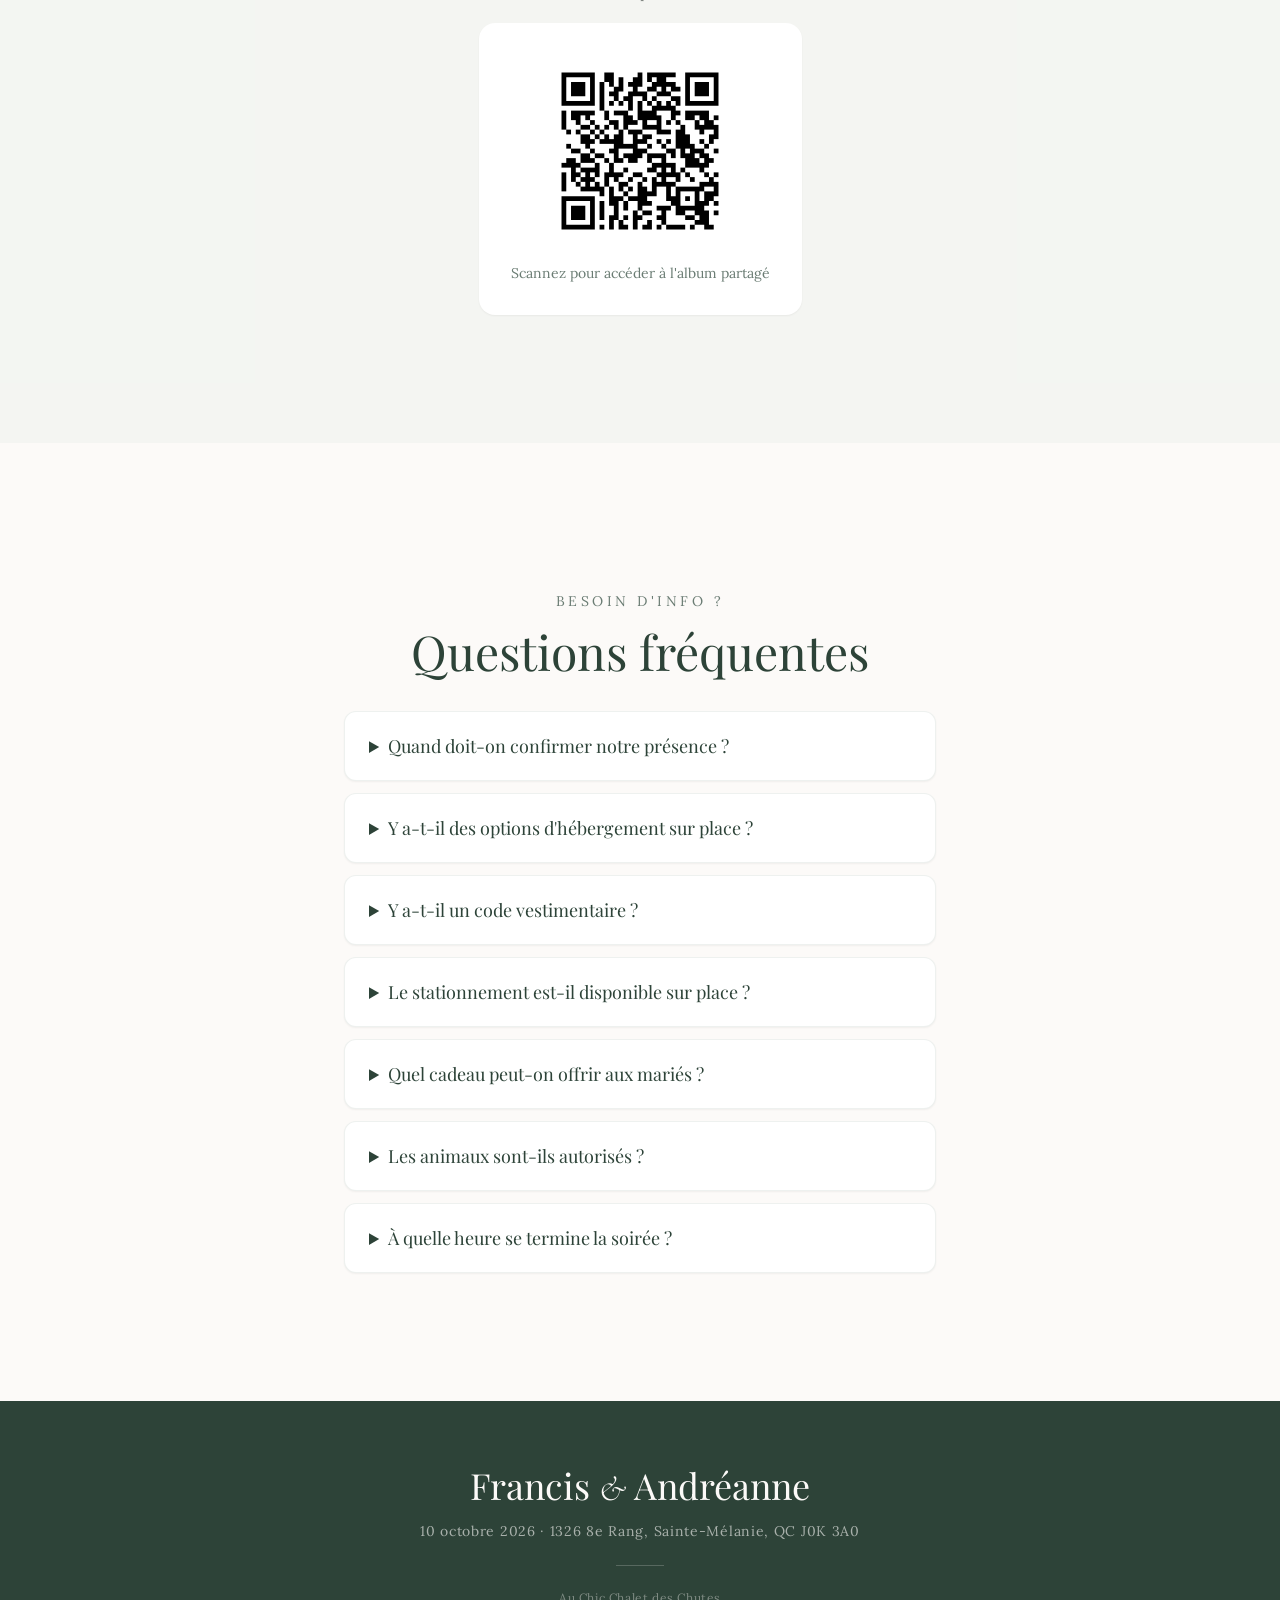
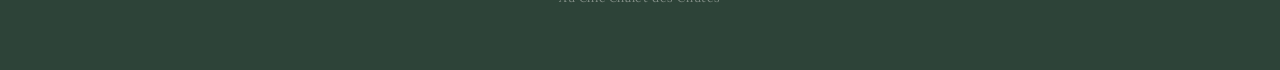
==== commit 2b3e809d: "Préciser les modalités des matelas de sol" ====
--- a/index.html
+++ b/index.html
@@ -182,7 +182,7 @@
                               <svg xmlns="http://www.w3.org/2000/svg" width="24" height="24" viewBox="0 0 24 24" fill="none" stroke="currentColor" stroke-width="2" stroke-linecap="round" stroke-linejoin="round" class="lucide lucide-moon w-3 h-3 mt-1.5 text-accent/60 flex-shrink-0">
                                  <path d="M12 3a6 6 0 0 0 9 9 9 9 0 1 1-9-9Z"></path>
                               </svg>
-                              Les enfants sont invités à dormir sur des matelas de sol; c'est gratuit lorsqu'aucun lit de chalet n'est requis.
+                              Les enfants sont invités à dormir sur des matelas de sol (non-fournis); c'est gratuit lorsqu'aucun lit de chalet n'est requis.
                            </li>
                         </ul>
                      </div>
